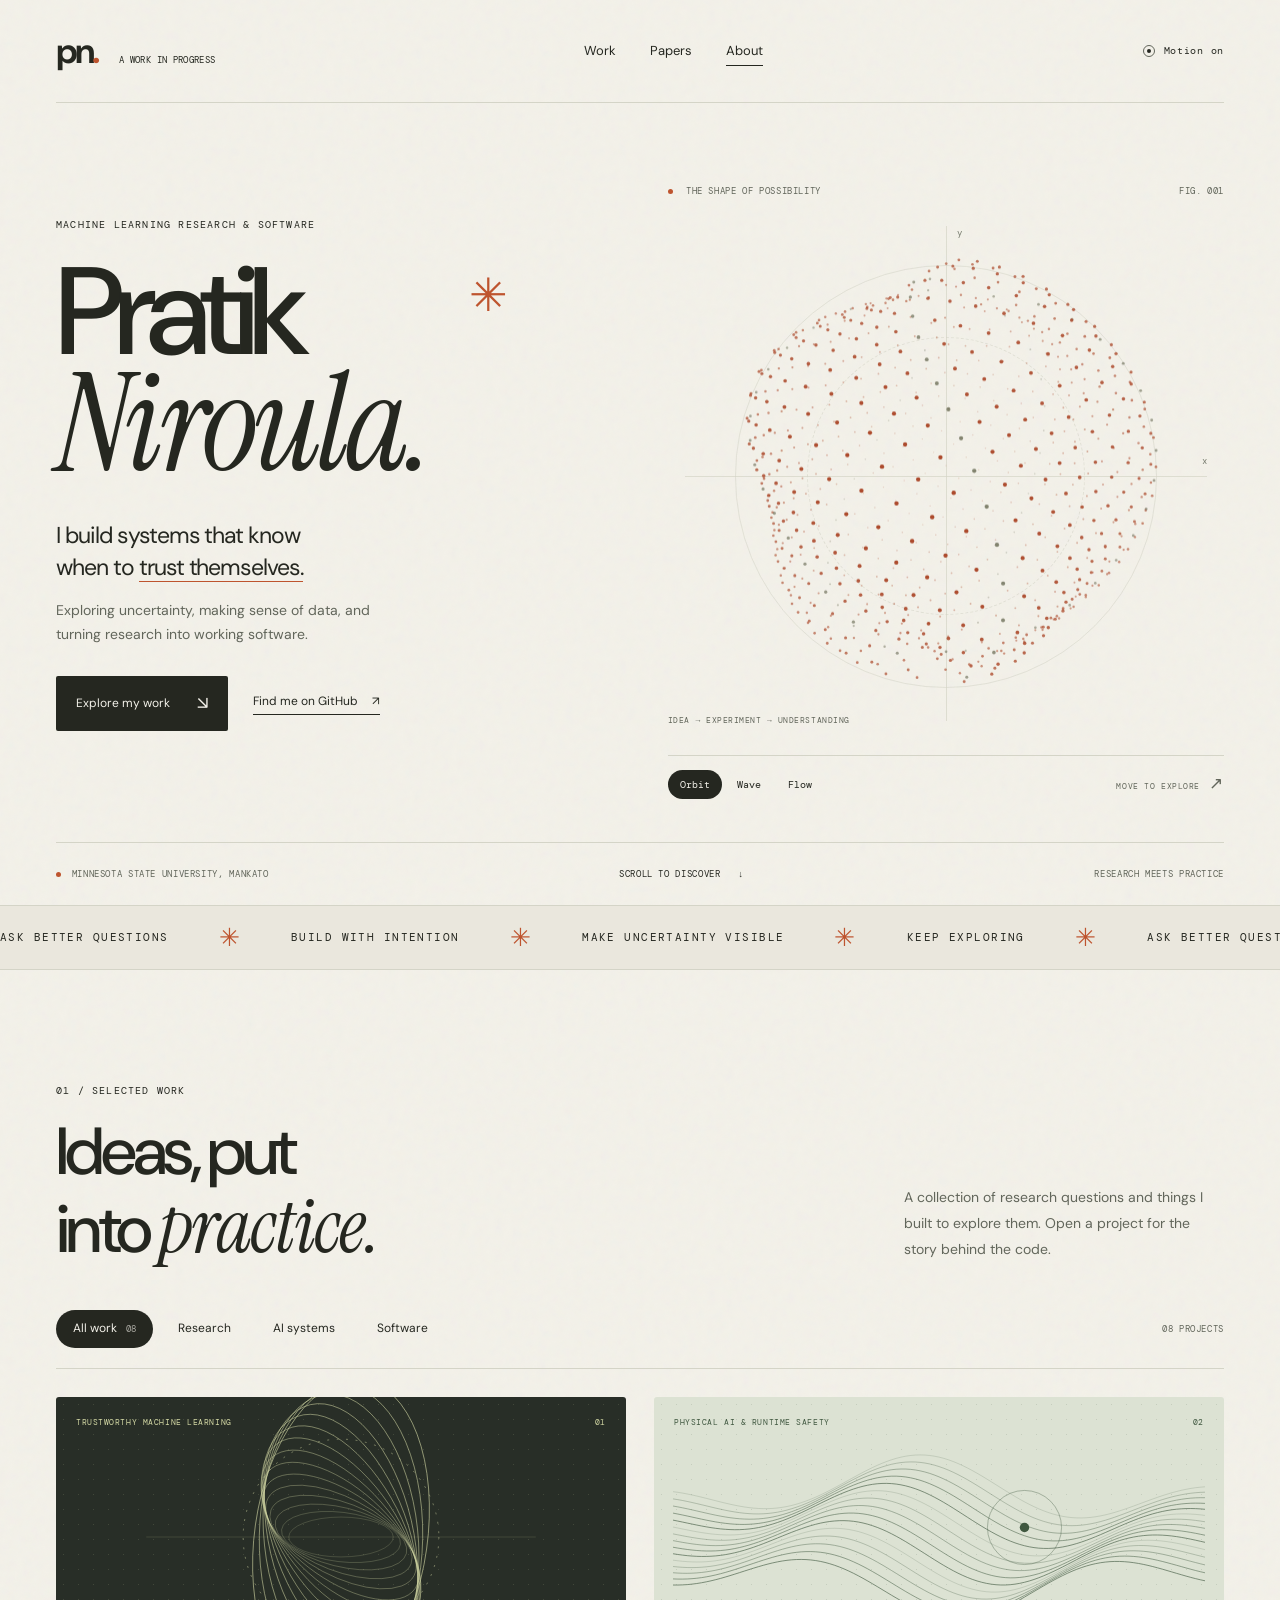
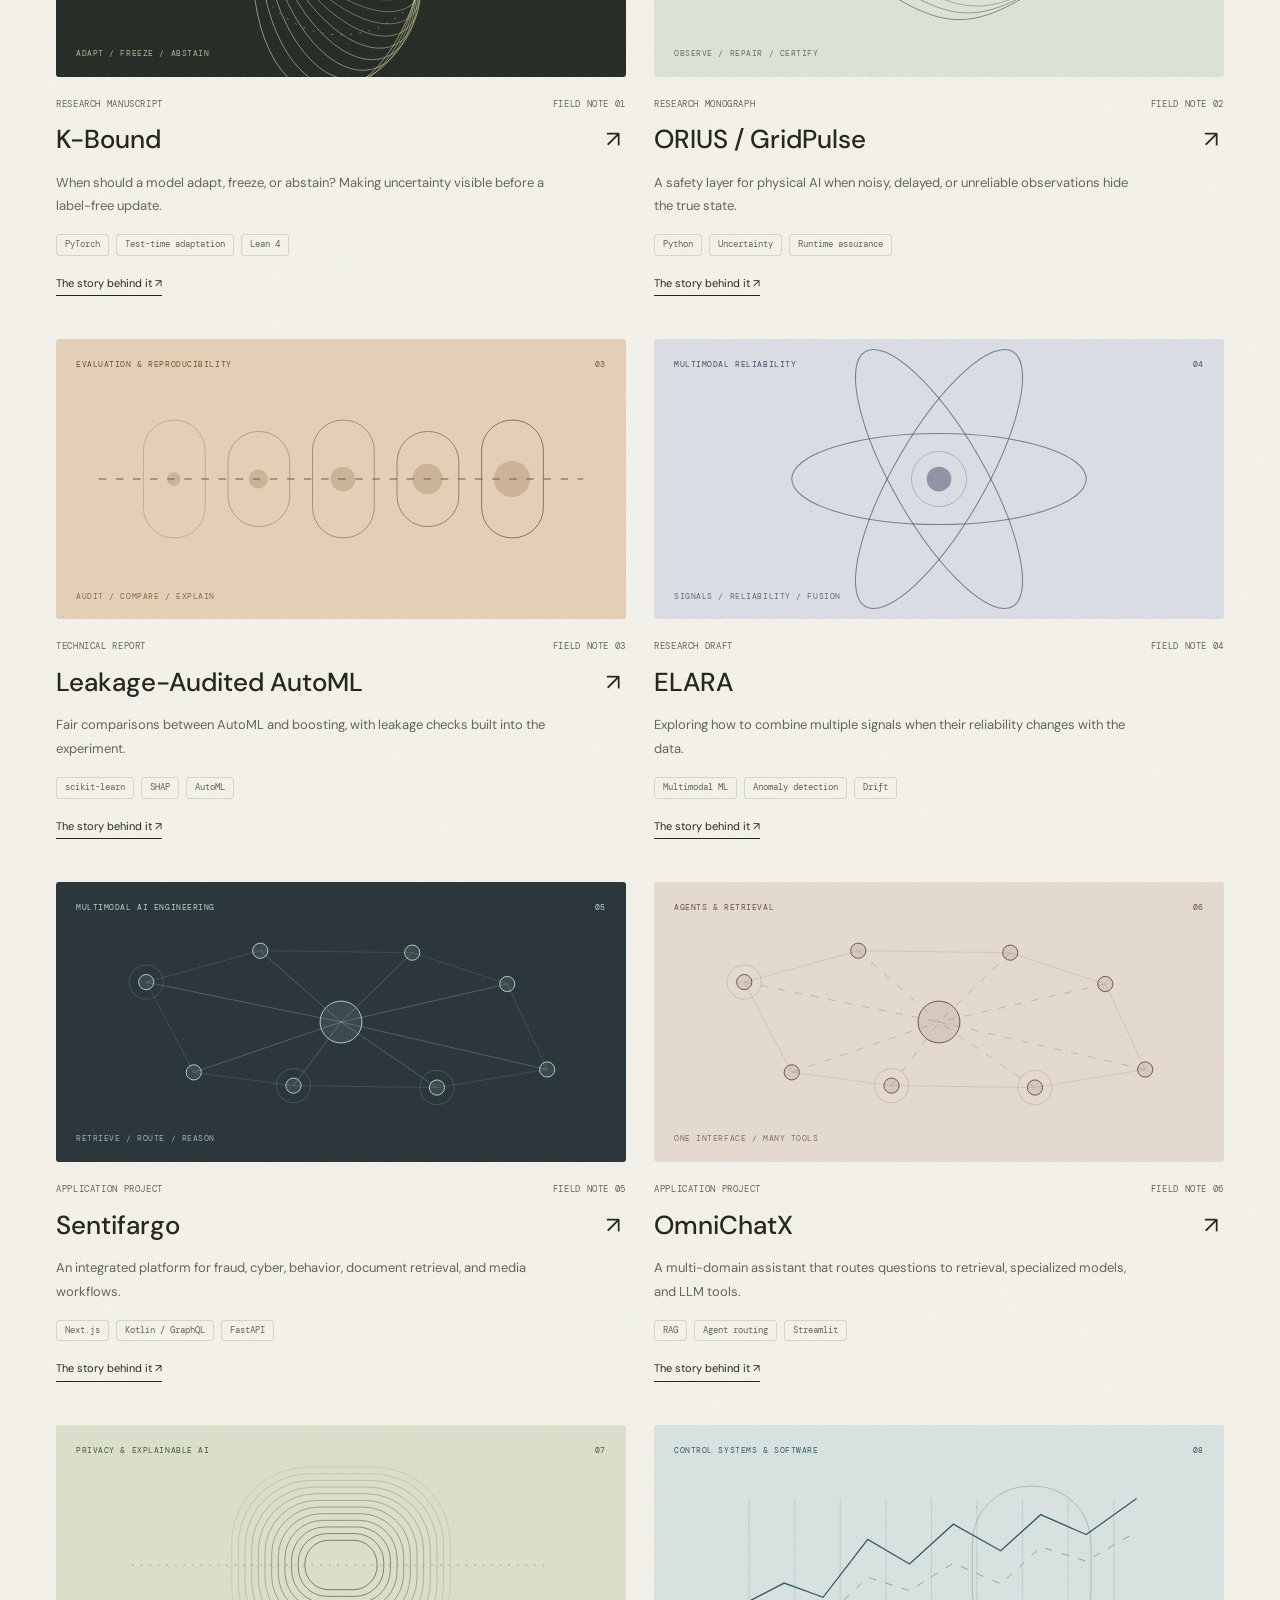
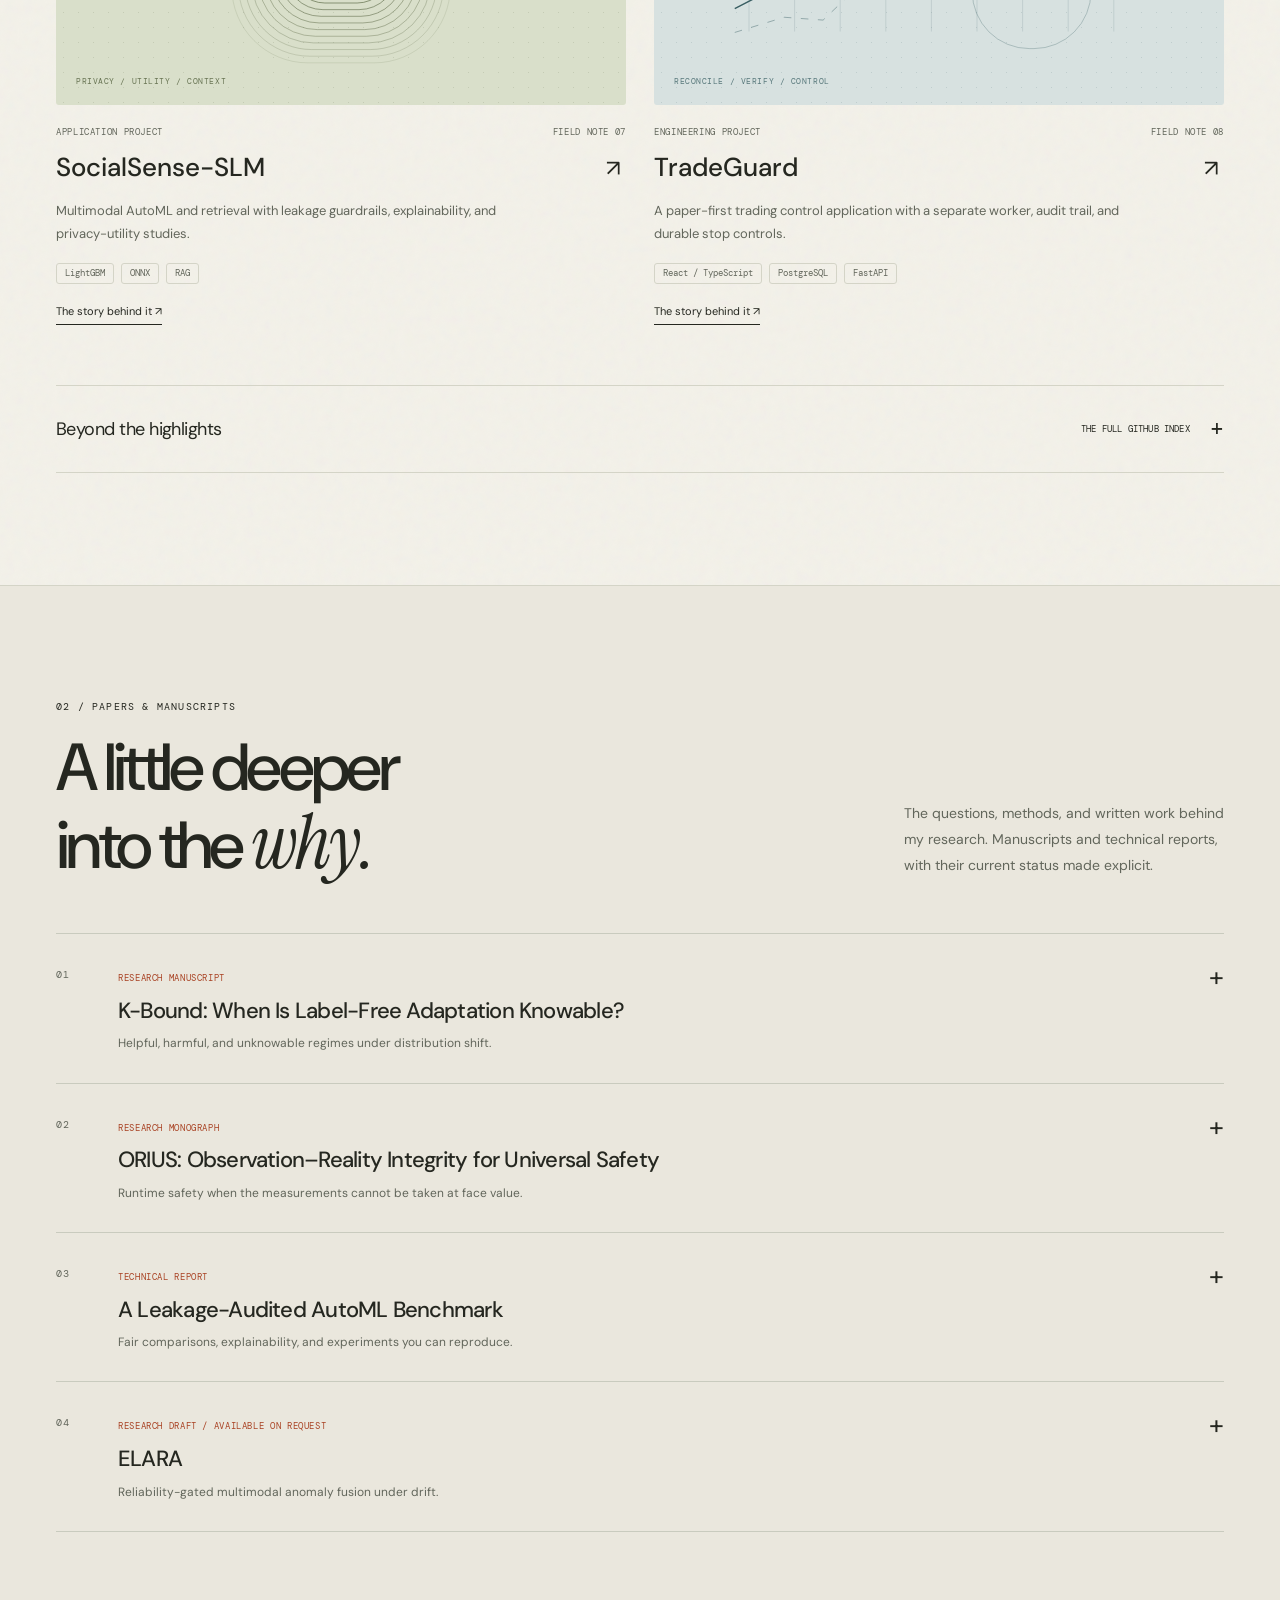
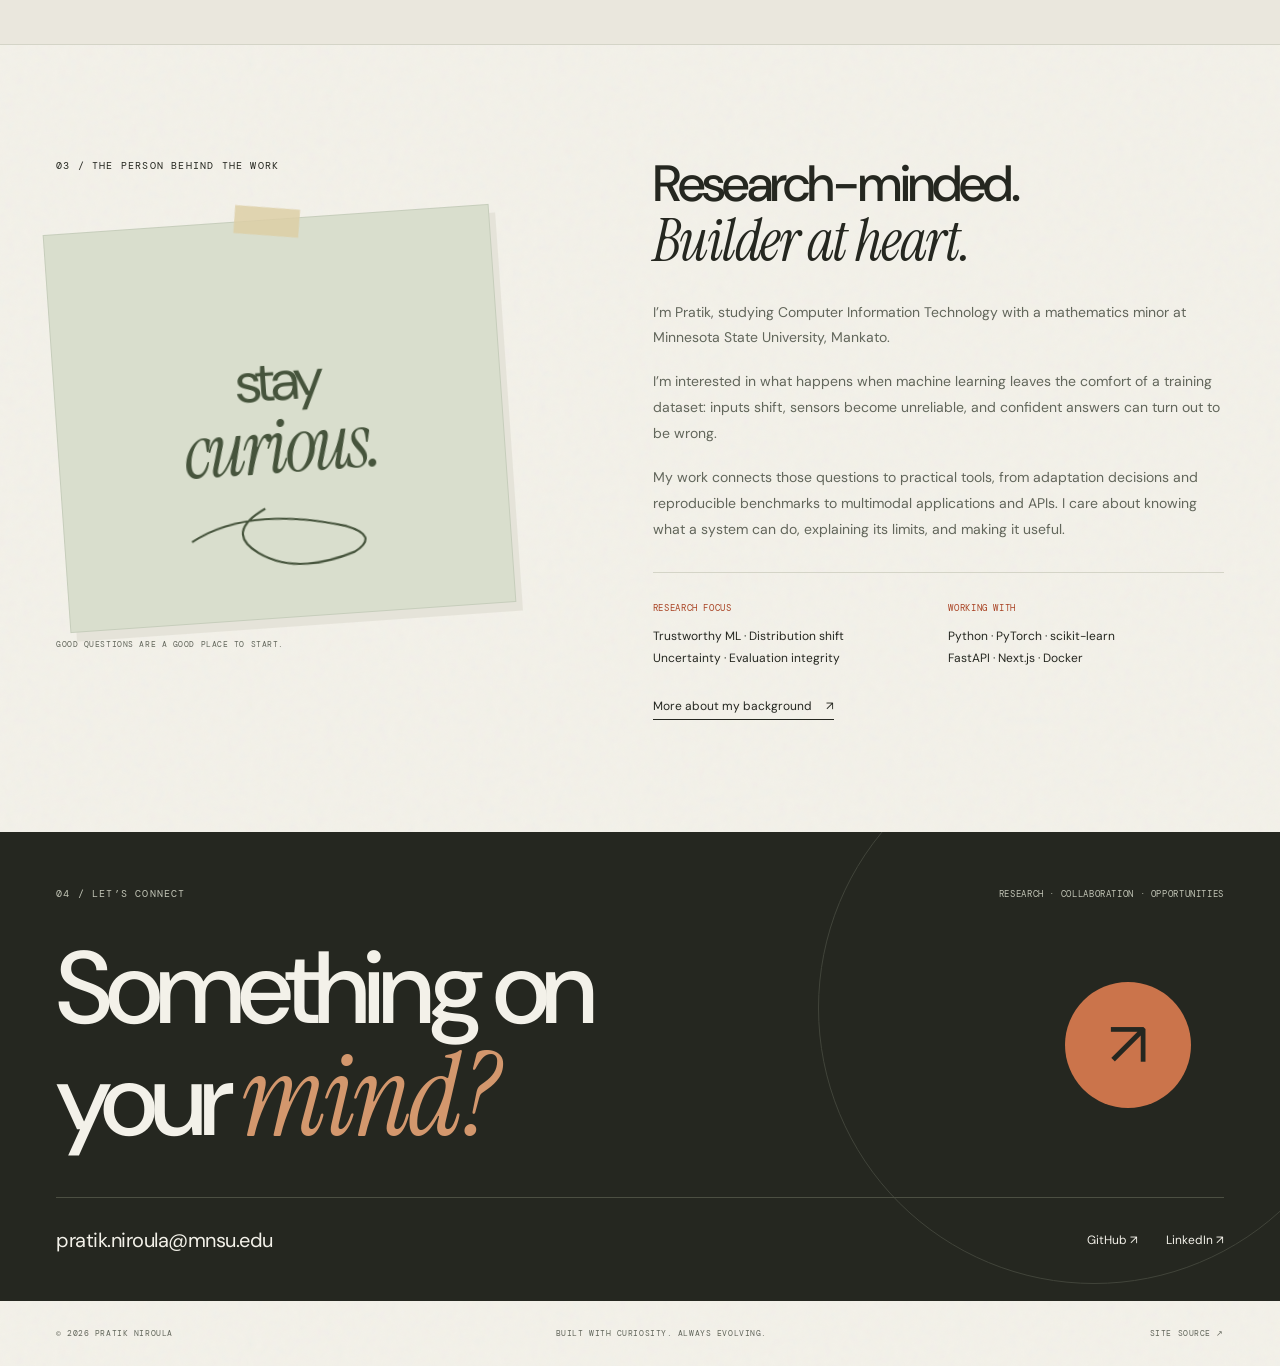
==== index.html @ 1976f1cf "Build animated research portfolio with project and manuscript details" ====
<!doctype html>
<html lang="en">
<head>
  <meta charset="UTF-8" />
  <meta name="viewport" content="width=device-width, initial-scale=1" />
  <meta name="theme-color" content="#f3f1e9" />
  <title>Pratik Niroula | Research, code & curiosity</title>
  <meta name="description" content="Pratik Niroula explores trustworthy machine learning, distribution shift, and the systems that bring research into practice. Explore K-Bound, ELARA, ORIUS, AutoML, and more." />
  <meta property="og:title" content="Pratik Niroula | Research, code & curiosity" />
  <meta property="og:description" content="Machine learning research and software, from label-free adaptation to multimodal AI. Explore the projects, papers, and ideas behind the code." />
  <meta property="og:type" content="website" />
  <meta property="og:url" content="https://pratikn03.github.io/Website/" />
  <link rel="canonical" href="https://pratikn03.github.io/Website/" />
  <link rel="icon" href="./favicon.svg" type="image/svg+xml" />
  <link rel="preconnect" href="https://fonts.googleapis.com" />
  <link rel="preconnect" href="https://fonts.gstatic.com" crossorigin />
  <link href="https://fonts.googleapis.com/css2?family=DM+Mono:wght@400;500&family=DM+Sans:wght@400;450;500;550;600;650;700&family=Instrument+Serif:ital@0;1&display=swap" rel="stylesheet" />
  <link rel="stylesheet" href="./portfolio.css" />
  <script src="./projects.js" defer></script>
  <script src="./portfolio.js" defer></script>
</head>
<body>
  <a class="skip-link" href="#main">Skip to content</a>
  <div class="page-progress" aria-hidden="true"></div>
  <header class="site-header wrap">
    <a class="wordmark" href="#home" aria-label="Pratik Niroula, home">pn<span class="brand-dot">.</span><span class="wordmark-caption">A WORK IN PROGRESS</span></a>
    <nav class="primary-nav" aria-label="Main navigation"><a href="#work">Work</a><a href="#papers">Papers</a><a href="#about">About</a></nav>
    <button class="motion-toggle mono" id="motion-toggle" type="button" aria-pressed="true"><span class="motion-indicator" aria-hidden="true"></span><span id="motion-label">Motion on</span></button>
  </header>
  <main id="main">
    <section class="hero wrap" id="home" aria-labelledby="hero-title">
      <div class="hero-copy">
        <p class="eyebrow intro-in">MACHINE LEARNING RESEARCH & SOFTWARE</p>
        <h1 id="hero-title" class="intro-in">Pratik<br><em>Niroula.</em><span class="name-star" aria-hidden="true">✳</span></h1>
        <p class="hero-statement intro-in">I build systems that know<br>when to <span class="underlined">trust themselves.</span></p>
        <p class="hero-description intro-in">Exploring uncertainty, making sense of data, and turning research into working software.</p>
        <div class="hero-actions intro-in"><a class="button button-dark" href="#work">Explore my work <span aria-hidden="true">↘</span></a><a class="text-link" href="https://github.com/Pratikn03" target="_blank" rel="noopener noreferrer">Find me on GitHub <span aria-hidden="true">↗</span></a></div>
      </div>
      <div class="hero-lab intro-in" id="particle-stage">
        <div class="lab-heading mono"><span><i class="tiny-dot" aria-hidden="true"></i> THE SHAPE OF POSSIBILITY</span><span>FIG. 001</span></div>
        <div class="sculpture-frame">
          <div class="orbit-guide guide-one" aria-hidden="true"></div><div class="orbit-guide guide-two" aria-hidden="true"></div>
          <canvas id="particle-canvas" width="600" height="600" role="img" aria-label="An abstract orange particle sculpture. The Orbit, Wave, and Flow buttons change its shape.">An abstract study of particles in motion.</canvas>
          <span class="axis-label axis-top mono" aria-hidden="true">y</span><span class="axis-label axis-right mono" aria-hidden="true">x</span><span class="lab-coordinate mono" aria-hidden="true">IDEA → EXPERIMENT → UNDERSTANDING</span>
        </div>
        <div class="lab-bottom"><div class="shape-controls" role="group" aria-label="Particle shape"><button type="button" class="is-active" data-shape="orbit" aria-pressed="true">Orbit</button><button type="button" data-shape="wave" aria-pressed="false">Wave</button><button type="button" data-shape="flow" aria-pressed="false">Flow</button></div><span class="lab-hint mono">MOVE TO EXPLORE <span aria-hidden="true">↗</span></span></div>
      </div>
      <div class="hero-foot mono"><span><i class="tiny-dot" aria-hidden="true"></i> MINNESOTA STATE UNIVERSITY, MANKATO</span><a href="#work">SCROLL TO DISCOVER <span aria-hidden="true">↓</span></a><span>RESEARCH MEETS PRACTICE</span></div>
    </section>
    <div class="ticker" aria-hidden="true"><div class="ticker-track"><span>ASK BETTER QUESTIONS <b>✳</b> BUILD WITH INTENTION <b>✳</b> MAKE UNCERTAINTY VISIBLE <b>✳</b> KEEP EXPLORING <b>✳</b></span><span>ASK BETTER QUESTIONS <b>✳</b> BUILD WITH INTENTION <b>✳</b> MAKE UNCERTAINTY VISIBLE <b>✳</b> KEEP EXPLORING <b>✳</b></span></div></div>
    <section class="work-section wrap section-space" id="work" aria-labelledby="work-title">
      <div class="section-heading reveal"><div><p class="eyebrow">01 / SELECTED WORK</p><h2 id="work-title">Ideas, put<br>into <em>practice.</em></h2></div><p class="section-intro">A collection of research questions and things I built to explore them. Open a project for the story behind the code.</p></div>
      <div class="work-toolbar reveal"><div class="filter-list" role="group" aria-label="Filter projects"><button type="button" class="is-active" data-filter="all" aria-pressed="true">All work <span>08</span></button><button type="button" data-filter="research" aria-pressed="false">Research</button><button type="button" data-filter="ai" aria-pressed="false">AI systems</button><button type="button" data-filter="software" aria-pressed="false">Software</button></div><p class="mono result-count" id="project-count" aria-live="polite">08 PROJECTS</p></div>
      <div class="project-grid" id="project-grid"></div>
      <noscript><p>Explore my work directly: <a href="https://github.com/Pratikn03/K-Bound">K-Bound</a>, <a href="https://github.com/Pratikn03/Capstone_Projects">ORIUS</a>, <a href="https://github.com/Pratikn03/Auto_ML">AutoML</a>, <a href="https://github.com/Pratikn03/Cis380">Sentifargo</a>, <a href="https://github.com/Pratikn03/Recommnder_System">OmniChatX</a>, <a href="https://github.com/Pratikn03/GropAI">SocialSense</a>, and <a href="https://github.com/Pratikn03/Trading">TradeGuard</a>. ELARA is a research draft available by email.</p></noscript>
      <details class="repository-index reveal" id="repository-index"><summary><span>Beyond the highlights</span><span class="mono">THE FULL GITHUB INDEX <span aria-hidden="true">+</span></span></summary><p class="archive-intro">Research, applications, coursework, and earlier experiments. Each entry links to its source repository.</p><div id="repository-list" class="repository-list"></div><p id="repository-status" class="mono archive-status" aria-live="polite">Public repository collection</p><a class="text-link" href="https://github.com/Pratikn03?tab=repositories" target="_blank" rel="noopener noreferrer">Browse all repositories on GitHub <span aria-hidden="true">↗</span></a></details>
    </section>
    <section class="papers-section" id="papers" aria-labelledby="papers-title"><div class="wrap section-space">
      <div class="section-heading reveal"><div><p class="eyebrow">02 / PAPERS & MANUSCRIPTS</p><h2 id="papers-title">A little deeper<br>into the <em>why.</em></h2></div><p class="section-intro">The questions, methods, and written work behind my research. Manuscripts and technical reports, with their current status made explicit.</p></div>
      <div class="paper-list">
        <details class="paper reveal"><summary><span class="paper-number mono">01</span><div><span class="paper-kind mono">RESEARCH MANUSCRIPT</span><h3>K-Bound: When Is Label-Free Adaptation Knowable?</h3><p>Helpful, harmful, and unknowable regimes under distribution shift.</p></div><span class="paper-plus" aria-hidden="true">+</span></summary><div class="paper-body"><p>When a model sees unfamiliar data without correct labels, how can it know whether an update will help? K-Bound studies when the available evidence supports adapting, freezing, or abstaining. A separate practical method, KGA, uses calibrated benefit intervals learned from earlier labeled cases.</p><p>The work separates a theoretical decision frontier from empirical advice. Guarantees depend on explicit assumptions and coverage; the project does not claim that adaptation always helps.</p><div class="paper-links"><a class="button button-dark" href="https://github.com/Pratikn03/K-Bound/blob/main/docs/research/kbound/release/current/kbound_short_main.pdf" target="_blank" rel="noopener noreferrer">Read main paper ↗</a><a class="text-link" href="https://github.com/Pratikn03/K-Bound/blob/main/docs/research/kbound/release/current/kbound_full_report.pdf" target="_blank" rel="noopener noreferrer">Full report ↗</a><a class="text-link" href="https://github.com/Pratikn03/K-Bound" target="_blank" rel="noopener noreferrer">Code ↗</a></div></div></details>
        <details class="paper reveal"><summary><span class="paper-number mono">02</span><div><span class="paper-kind mono">RESEARCH MONOGRAPH</span><h3>ORIUS: Observation–Reality Integrity for Universal Safety</h3><p>Runtime safety when the measurements cannot be taken at face value.</p></div><span class="paper-plus" aria-hidden="true">+</span></summary><div class="paper-body"><p>A controller can look safe according to its sensors while the physical system is already outside its constraints. ORIUS connects observation quality, uncertainty, action repair, fallback behavior, and auditable certificates at the moment an action is released.</p><p>Battery dispatch is the primary reference implementation. Autonomous-vehicle replay and retrospective healthcare monitoring provide additional, bounded application studies. The depth of evidence differs across domains.</p><div class="paper-links"><a class="button button-dark" href="https://github.com/Pratikn03/Capstone_Projects/blob/main/paper/paper.pdf" target="_blank" rel="noopener noreferrer">Read monograph ↗</a><a class="text-link" href="https://github.com/Pratikn03/Capstone_Projects" target="_blank" rel="noopener noreferrer">Code & documentation ↗</a></div></div></details>
        <details class="paper reveal"><summary><span class="paper-number mono">03</span><div><span class="paper-kind mono">TECHNICAL REPORT</span><h3>A Leakage-Audited AutoML Benchmark</h3><p>Fair comparisons, explainability, and experiments you can reproduce.</p></div><span class="paper-plus" aria-hidden="true">+</span></summary><div class="paper-body"><p>High benchmark scores are only useful when the comparison is trustworthy. This project audits leakage, fits preprocessing inside training folds, and compares AutoML frameworks with boosting baselines under shared splits, seeds, and time budgets.</p><p>The pipeline brings together feature ablations, statistical reporting, SHAP explanations, a Streamlit leaderboard, and a FastAPI deployment surface.</p><div class="paper-links"><a class="button button-dark" href="https://github.com/Pratikn03/Auto_ML/blob/main/docs/AutoML.pdf" target="_blank" rel="noopener noreferrer">Read report ↗</a><a class="text-link" href="https://github.com/Pratikn03/Auto_ML" target="_blank" rel="noopener noreferrer">Code & reproducibility ↗</a></div></div></details>
        <details class="paper reveal"><summary><span class="paper-number mono">04</span><div><span class="paper-kind mono">RESEARCH DRAFT / AVAILABLE ON REQUEST</span><h3>ELARA</h3><p>Reliability-gated multimodal anomaly fusion under drift.</p></div><span class="paper-plus" aria-hidden="true">+</span></summary><div class="paper-body"><p>Different modalities can become unreliable in different ways. ELARA explores how reliability signals can guide multimodal anomaly fusion when the data distribution changes, rather than treating every input as equally trustworthy.</p><p>This is a research draft. Contact me for the manuscript and to discuss the current scope.</p><div class="paper-links"><a class="button button-dark" href="mailto:pratik.niroula@mnsu.edu?subject=ELARA%20manuscript%20request">Request manuscript ↗</a><button type="button" class="text-link" data-project="elara">Project overview ↗</button></div></div></details>
      </div>
    </div></section>
    <section class="about-section wrap section-space" id="about" aria-labelledby="about-title"><div class="about-note reveal"><p class="eyebrow">03 / THE PERSON BEHIND THE WORK</p><div class="note-art" aria-hidden="true"><span>stay</span><em>curious.</em><svg viewBox="0 0 200 80"><path d="M12 42 Q65 12 154 37 Q184 48 160 61 Q105 79 72 56 Q42 35 81 16" fill="none" stroke="currentColor" stroke-width="2" /></svg></div><p class="mono">GOOD QUESTIONS ARE A GOOD PLACE TO START.</p></div><div class="about-copy reveal"><h2 id="about-title">Research-minded.<br><em>Builder at heart.</em></h2><p>I’m Pratik, studying Computer Information Technology with a mathematics minor at Minnesota State University, Mankato.</p><p>I’m interested in what happens when machine learning leaves the comfort of a training dataset: inputs shift, sensors become unreliable, and confident answers can turn out to be wrong.</p><p>My work connects those questions to practical tools, from adaptation decisions and reproducible benchmarks to multimodal applications and APIs. I care about knowing what a system can do, explaining its limits, and making it useful.</p><div class="about-facts"><div><span class="mono">RESEARCH FOCUS</span><p>Trustworthy ML · Distribution shift<br>Uncertainty · Evaluation integrity</p></div><div><span class="mono">WORKING WITH</span><p>Python · PyTorch · scikit-learn<br>FastAPI · Next.js · Docker</p></div></div><a class="text-link" href="https://linkedin.com/in/pratik-niroula" target="_blank" rel="noopener noreferrer">More about my background <span aria-hidden="true">↗</span></a></div></section>
    <section class="contact-section" id="contact" aria-labelledby="contact-title"><div class="wrap"><div class="contact-top"><p class="eyebrow">04 / LET’S CONNECT</p><span class="mono">RESEARCH · COLLABORATION · OPPORTUNITIES</span></div><div class="contact-main"><h2 id="contact-title">Something on<br>your <em>mind?</em></h2><a class="contact-arrow" href="mailto:pratik.niroula@mnsu.edu" aria-label="Email Pratik Niroula"><span aria-hidden="true">↗</span></a></div><div class="contact-bottom"><a class="email-link" href="mailto:pratik.niroula@mnsu.edu">pratik.niroula@mnsu.edu</a><div class="social-links"><a href="https://github.com/Pratikn03" target="_blank" rel="noopener noreferrer">GitHub ↗</a><a href="https://linkedin.com/in/pratik-niroula" target="_blank" rel="noopener noreferrer">LinkedIn ↗</a></div></div></div></section>
  </main>
  <footer class="site-footer wrap mono"><span>© <span id="year">2026</span> PRATIK NIROULA</span><span>BUILT WITH CURIOSITY. ALWAYS EVOLVING.</span><a href="https://github.com/Pratikn03/Website" target="_blank" rel="noopener noreferrer">SITE SOURCE ↗</a></footer>
  <dialog id="project-dialog" aria-labelledby="detail-title"><div class="dialog-top"><span class="mono">PROJECT FIELD NOTES</span><form method="dialog"><button type="submit" class="dialog-close" aria-label="Close project details">✕</button></form></div><div id="dialog-content"></div></dialog>
</body>
</html>
---- portfolio.css ----
:root{--paper:#f3f1e9;--paper-deep:#eae7dd;--ink:#252720;--muted:#62665b;--accent:#a94324;--orange:#be542e;--line:#d4d4c7;--serif:"Instrument Serif",Georgia,serif;--sans:"DM Sans",Verdana,sans-serif;--mono:"DM Mono",monospace;--ease:cubic-bezier(.2,.7,.2,1)}
*{box-sizing:border-box}html{scroll-behavior:smooth;scroll-padding-top:35px}body{margin:0;background:var(--paper);color:var(--ink);font:16px/1.6 var(--sans);-webkit-font-smoothing:antialiased;background-image:url("data:image/svg+xml,%3Csvg viewBox='0 0 180 180' xmlns='http://www.w3.org/2000/svg'%3E%3Cfilter id='n'%3E%3CfeTurbulence type='fractalNoise' baseFrequency='.8' numOctaves='3' stitchTiles='stitch'/%3E%3C/filter%3E%3Crect width='100%25' height='100%25' opacity='.035' filter='url(%23n)'/%3E%3C/svg%3E")}body:has(dialog[open]){overflow:hidden}::selection{background:#dec29d;color:var(--ink)}a{color:inherit;text-decoration:none}button,input{font:inherit}button{cursor:pointer;color:inherit}button,a{-webkit-tap-highlight-color:transparent}button{border:0}button:disabled{cursor:default}a:focus-visible,button:focus-visible,summary:focus-visible{outline:2px solid var(--accent);outline-offset:6px}svg{display:block}h1,h2,h3,p{margin:0}h1,h2,h3{font-weight:500}em{font-family:var(--serif);font-weight:400}button,summary,a{touch-action:manipulation}[hidden]{display:none!important}.wrap{width:min(1280px,calc(100% - 112px));margin-inline:auto}.mono,.eyebrow{font-family:var(--mono);font-size:10px;letter-spacing:.07em}.eyebrow{letter-spacing:.12em;line-height:1.7}.section-space{padding-block:112px}.skip-link{position:fixed;top:-90px;left:20px;z-index:100;padding:12px 20px;background:var(--ink);color:white}.skip-link:focus{top:14px}.page-progress{position:fixed;top:0;left:0;height:3px;width:100%;background:var(--orange);z-index:50;transform:scaleX(0);transform-origin:left;pointer-events:none}
.site-header{display:flex;align-items:center;justify-content:space-between;height:103px;border-bottom:1px solid var(--line);gap:25px}.wordmark{display:flex;align-items:baseline;font-size:35px;line-height:1;letter-spacing:-3px;font-weight:700}.brand-dot{color:var(--orange)}.wordmark-caption{font:9px var(--mono);letter-spacing:.04em;margin-left:22px}.primary-nav{display:flex;gap:34px;font-size:13px}.primary-nav a{position:relative}.primary-nav a:after{content:"";position:absolute;left:0;bottom:-5px;width:100%;height:1px;background:var(--ink);transform:scaleX(0);transform-origin:left;transition:transform .2s}.primary-nav a:hover:after,.primary-nav a[aria-current]:after{transform:scaleX(1)}.motion-toggle{display:flex;gap:9px;align-items:center;background:transparent;padding:10px 0 10px 12px;font-size:10px}.motion-indicator{width:12px;height:12px;border:1px solid var(--muted);border-radius:50%;position:relative}.motion-indicator:after{content:"";position:absolute;inset:3px;border-radius:50%;background:var(--ink)}.motion-toggle[aria-pressed="false"] .motion-indicator:after{background:transparent}
.hero{padding-top:79px;display:grid;grid-template-columns:1.05fr 1fr;column-gap:28px;align-items:center}.hero-copy{padding-bottom:34px;position:relative;z-index:1}.hero-copy>.eyebrow{margin-bottom:25px}.hero h1{font-size:clamp(78px,9.7vw,142px);line-height:.87;letter-spacing:-.075em;position:relative;width:max-content}.hero h1 em{letter-spacing:-.035em;font-size:1.09em}.name-star{display:inline-block;color:var(--orange);font-size:.37em;position:absolute;right:-70px;top:18px;animation:slow-spin 28s linear infinite;font-weight:400}.hero-statement{font-size:23px;letter-spacing:-.045em;line-height:1.4;margin-top:35px}.underlined{background-image:linear-gradient(var(--orange),var(--orange));background-size:100% 1px;background-repeat:no-repeat;background-position:0 100%}.hero-description{font-size:14px;color:var(--muted);max-width:350px;margin-top:16px;line-height:1.7}.hero-actions{display:flex;gap:25px;align-items:center;margin-top:29px;flex-wrap:wrap}.button{display:inline-flex;align-items:center;justify-content:space-between;gap:27px;padding:13px 20px;font-size:12px;border-radius:2px;transition:background .2s,transform .2s}.button-dark{color:var(--paper);background:var(--ink)}.button-dark:hover{background:var(--accent);transform:translateY(-2px)}.button span{font-size:18px}.text-link{font-size:12px;background:transparent;padding:0;border-bottom:1px solid currentColor;padding-bottom:4px;display:inline-flex;align-items:center;gap:14px;line-height:1.5}.text-link:hover{color:var(--accent)}.hero-lab{min-width:0;align-self:center;margin-top:2px;position:relative}.lab-heading{display:flex;justify-content:space-between;color:var(--muted);gap:8px;font-size:9px}.lab-heading>span:first-child{display:flex;align-items:center;gap:8px}.tiny-dot{display:inline-block;width:5px;height:5px;background:var(--orange);border-radius:50%;flex-shrink:0;margin-right:5px}.sculpture-frame{position:relative;aspect-ratio:1;isolation:isolate}.sculpture-frame:before,.sculpture-frame:after{content:"";position:absolute;background:var(--line);opacity:.7;z-index:-1}.sculpture-frame:before{height:1px;width:94%;left:3%;top:50%}.sculpture-frame:after{width:1px;height:89%;left:50%;top:5%}.orbit-guide{border:1px solid var(--line);border-radius:50%;position:absolute;inset:12%;z-index:-1;opacity:.55}.guide-two{inset:25%;border-style:dashed;opacity:.6}#particle-canvas{display:block;width:100%;height:100%;position:relative;z-index:1;cursor:crosshair}.axis-label{position:absolute;color:#777b6e;font-size:9px}.axis-top{top:5%;left:52%}.axis-right{top:46%;right:3%}.lab-coordinate{position:absolute;bottom:5%;left:0;font-size:8px;color:var(--muted);letter-spacing:.065em}.lab-bottom{border-top:1px solid var(--line);padding-top:14px;display:flex;align-items:center;justify-content:space-between;gap:10px}.shape-controls{display:flex;gap:3px}.shape-controls button{background:transparent;font:10px var(--mono);border:1px solid transparent;padding:7px 11px;border-radius:20px;transition:background .2s}.shape-controls button.is-active{background:var(--ink);color:var(--paper)}.shape-controls button:hover:not(.is-active){border-color:var(--line)}.lab-hint{font-size:8px;color:var(--muted)}.lab-hint span{font-size:17px;margin-left:4px}.hero-foot{grid-column:1/-1;display:flex;justify-content:space-between;align-items:center;gap:20px;border-top:1px solid var(--line);padding:24px 0;margin-top:43px;font-size:9px;color:var(--muted)}.hero-foot a{color:var(--ink)}.hero-foot a span{margin-left:12px}.ticker{overflow:hidden;border-block:1px solid var(--line);background:var(--paper-deep);padding:19px 0}.ticker-track{display:flex;width:max-content;animation:marquee 45s linear infinite}.ticker-track>span{display:flex;align-items:center;gap:50px;padding-right:50px;font-family:var(--mono);font-size:11px;letter-spacing:.13em;white-space:nowrap}.ticker b{font:25px var(--sans);color:var(--orange);line-height:1}
.section-heading{display:flex;align-items:flex-end;justify-content:space-between;gap:60px;margin-bottom:44px}.section-heading h2,.about-copy h2{font-size:clamp(42px,5.2vw,72px);line-height:1.05;letter-spacing:-.055em;margin-top:18px}.section-heading h2 em,.about-copy h2 em{font-size:1.14em;letter-spacing:-.025em}.section-intro{font-size:14px;line-height:1.85;color:var(--muted);max-width:320px;padding-bottom:4px}.work-toolbar{display:flex;justify-content:space-between;gap:16px;border-bottom:1px solid var(--line);padding-bottom:20px;margin-bottom:28px;align-items:center}.filter-list{display:flex;gap:8px;flex-wrap:wrap}.filter-list button{border:1px solid transparent;border-radius:22px;padding:8px 16px;background:transparent;font-size:12px;transition:background .2s}.filter-list button.is-active{background:var(--ink);color:var(--paper)}.filter-list button:hover:not(.is-active){border-color:var(--line)}.filter-list button span{font:9px var(--mono);margin-left:6px;opacity:.65}.result-count{color:var(--muted);font-size:9px;white-space:nowrap}.project-grid{display:grid;grid-template-columns:repeat(2,minmax(0,1fr));gap:43px 28px}.project-card{min-width:0}.project-art-button{width:100%;padding:0;display:block;text-align:left;background:none;position:relative;overflow:hidden;border-radius:3px}.project-art{height:280px;position:relative;display:flex;justify-content:center;align-items:center;overflow:hidden;background:var(--art-bg);color:var(--art-ink);isolation:isolate}.project-art:after{content:"";position:absolute;inset:0;z-index:-1;background-image:radial-gradient(currentColor .55px,transparent .55px);background-size:15px 15px;opacity:.15}.project-art>svg{width:100%;height:100%;transition:transform .8s var(--ease)}.project-art-button:hover .project-art>svg{transform:scale(1.05)}.art-topline{position:absolute;top:19px;left:20px;right:20px;display:flex;align-items:center;justify-content:space-between;z-index:1;font-size:8px}.art-bottomline{position:absolute;bottom:17px;left:20px;right:20px;display:flex;align-items:center;justify-content:space-between;font-size:8px;opacity:.8}.art-open{position:absolute;bottom:18px;right:18px;width:36px;height:36px;background:var(--paper);color:var(--ink);border-radius:50%;display:grid;place-items:center;font-size:21px;transform:translateY(60px);transition:transform .35s var(--ease)}.project-art-button:hover .art-open,.project-art-button:focus-visible .art-open{transform:translateY(0)}.project-meta{display:flex;justify-content:space-between;gap:16px;margin-top:20px;color:var(--muted);font-size:9px}.project-title-row{display:flex;justify-content:space-between;gap:16px;align-items:center;margin-top:8px}.project-title-row h3{font-size:26px;letter-spacing:-.045em}.project-title-row button{border:0;background:transparent;padding:0;text-align:left;line-height:1.25}.project-title-row button:hover{color:var(--accent)}.project-title-row>a{font-size:23px;line-height:1;flex-shrink:0;padding:6px}.project-description{font-size:13px;line-height:1.8;color:var(--muted);max-width:490px;margin-top:10px}.project-tags{display:flex;flex-wrap:wrap;gap:7px;margin-top:17px}.project-tags span{border:1px solid var(--line);border-radius:3px;padding:3px 8px;font:9px/1.5 var(--mono);color:var(--muted)}.project-detail-link{margin-top:19px;font-size:11px}.orbit-path{transform-origin:300px 140px;animation:slow-spin 40s linear infinite}.flow-line{stroke-dasharray:8 10;animation:line-flow 24s linear infinite}.network-pulse{animation:node-pulse 4s ease-in-out infinite}.repository-index{border-block:1px solid var(--line);padding:25px 0;margin-top:60px}.repository-index summary{display:flex;align-items:center;justify-content:space-between;gap:20px;cursor:pointer;list-style:none;font-size:18px;letter-spacing:-.03em}.repository-index summary::-webkit-details-marker,.paper summary::-webkit-details-marker{display:none}.repository-index summary .mono{font-size:9px;letter-spacing:.02em;display:flex;align-items:center;gap:20px}.repository-index summary .mono span{font-size:23px}.repository-index[open] summary .mono span{transform:rotate(45deg)}.archive-intro{color:var(--muted);font-size:13px;margin-top:20px}.repository-list{margin-top:20px;display:grid;grid-template-columns:1fr 1fr;gap:0 28px}.repo-row{display:block;border-top:1px solid var(--line);padding:16px 0}.repo-row:hover .repo-name{color:var(--accent)}.repo-name{font-size:15px;display:flex;justify-content:space-between;gap:15px;overflow-wrap:anywhere}.repo-description{color:var(--muted);font-size:12px;margin-top:4px}.repo-language{display:block;margin-top:7px;font-size:9px;color:var(--muted)}.archive-status{margin:18px 0;color:var(--muted);font-size:9px}
.papers-section{background:var(--paper-deep);border-block:1px solid var(--line)}.paper-list{border-top:1px solid #c9cbbe;margin-top:50px}.paper{border-bottom:1px solid #c9cbbe}.paper summary{list-style:none;display:grid;grid-template-columns:44px 1fr 36px;gap:18px;padding:29px 0;cursor:pointer;align-items:start}.paper-number{color:var(--muted);padding-top:4px}.paper-kind{color:var(--accent);font-size:9px}.paper h3{font-size:22px;letter-spacing:-.035em;line-height:1.35;margin-top:7px}.paper summary p{font-size:12px;color:var(--muted);margin-top:9px}.paper-plus{font-size:27px;font-weight:400;line-height:1;justify-self:end;transition:transform .3s}.paper[open] .paper-plus{transform:rotate(45deg)}.paper-body{padding:0 54px 33px 62px;max-width:900px}.paper-body>p{font-size:14px;line-height:1.85;color:var(--muted);margin-bottom:16px}.paper-links{display:flex;gap:25px;flex-wrap:wrap;align-items:center;margin-top:23px}.paper-links .text-link{font-size:11px}.paper-links .button{font-size:11px}.about-section{display:grid;grid-template-columns:1fr 1.15fr;gap:100px}.about-note{display:flex;flex-direction:column;align-items:flex-start}.about-note>.mono{font-size:8px;color:var(--muted);margin-top:20px}.note-art{width:90%;margin-top:45px;aspect-ratio:1.12;display:flex;flex-direction:column;justify-content:center;align-items:center;background:#d9decd;color:#46543c;position:relative;transform:rotate(-4deg);box-shadow:6px 9px 0 #e5e3d9;border:1px solid #c6cdbb}.note-art:before{content:"";position:absolute;top:-13px;left:calc(50% - 32px);width:65px;height:28px;background:#ddcfa6;opacity:.85;transform:rotate(8deg)}.note-art>span{font-size:57px;letter-spacing:-.07em;line-height:1}.note-art>em{font-size:76px;letter-spacing:-.05em;line-height:1}.note-art svg{position:absolute;bottom:10%;width:70%;height:22%}.about-copy h2{font-size:51px;margin:0 0 28px}.about-copy>p{font-size:14px;line-height:1.85;color:var(--muted);margin-top:18px}.about-facts{display:grid;grid-template-columns:1fr 1fr;gap:20px;margin-top:29px;border-top:1px solid var(--line);padding-top:20px}.about-facts .mono{font-size:9px;color:var(--accent)}.about-facts p{font-size:12px;line-height:1.8;margin-top:8px}.about-copy>.text-link{margin-top:28px}
.contact-section{background:var(--ink);color:var(--paper);padding:53px 0 45px;position:relative;overflow:hidden}.contact-section:before{content:"";position:absolute;right:-90px;top:-100px;width:550px;height:550px;border-radius:50%;border:1px solid #41443a;pointer-events:none}.contact-top{display:flex;align-items:center;justify-content:space-between;gap:24px;color:#c2c5b6;position:relative}.contact-top>.mono{font-size:9px}.contact-main{display:flex;align-items:center;justify-content:space-between;gap:30px;margin-top:36px;position:relative}.contact-main h2{font-size:clamp(65px,8vw,115px);line-height:.99;letter-spacing:-.06em}.contact-main h2 em{color:#d3976d;font-size:1.11em;letter-spacing:-.03em}.contact-arrow{width:126px;height:126px;border-radius:50%;background:#cb744b;color:var(--ink);display:grid;place-items:center;font-size:63px;transition:transform .4s var(--ease),background .3s;margin-right:33px}.contact-arrow:hover{transform:rotate(45deg);background:#e0966d}.contact-bottom{display:flex;align-items:center;justify-content:space-between;gap:25px;margin-top:45px;padding-top:26px;border-top:1px solid #4c4f42;position:relative}.email-link{font-size:20px;letter-spacing:-.025em}.email-link:hover{color:#d3976d}.social-links{display:flex;gap:28px;font-size:12px}.site-footer{display:flex;align-items:center;justify-content:space-between;gap:24px;padding-block:26px;font-size:8px;color:var(--muted)}
dialog{border:1px solid var(--line);background:var(--paper);color:var(--ink);padding:30px 40px 40px;width:min(740px,calc(100% - 32px));max-height:85dvh;overscroll-behavior:contain;border-radius:4px;box-shadow:0 28px 100px #171b1a40}dialog::backdrop{background:#252720a6;backdrop-filter:blur(5px)}dialog[open]{animation:modal-in .3s var(--ease)}.dialog-top{display:flex;align-items:center;justify-content:space-between;padding-bottom:20px;border-bottom:1px solid var(--line)}.dialog-top>.mono{color:var(--muted);font-size:9px}.dialog-top form{margin:0}.dialog-close{background:var(--paper-deep);width:36px;height:36px;border-radius:50%;font-size:15px}.detail-category{font-size:9px;color:var(--accent);margin:27px 0 9px}.detail-title{font-size:48px;letter-spacing:-.055em;line-height:1.1}.detail-lead{font-size:17px;line-height:1.6;margin-top:16px}.detail-section{margin-top:25px}.detail-section h3{font:10px var(--mono);letter-spacing:.08em;text-transform:uppercase;color:var(--accent);margin-bottom:10px}.detail-section p,.detail-section li{font-size:14px;line-height:1.85;color:var(--muted)}.detail-section ul{padding-left:18px;margin:0}.detail-section li+li{margin-top:7px}.detail-status{border-left:2px solid var(--orange);padding:12px 17px;background:var(--paper-deep);margin-top:24px;font-size:12px;color:var(--muted)}.detail-links{display:flex;align-items:center;gap:22px;flex-wrap:wrap;margin-top:25px}.detail-links>.text-link{font-size:11px}
.intro-in{animation:intro-in .9s var(--ease) both}.hero-copy .intro-in:nth-child(2){animation-delay:.08s}.hero-copy .intro-in:nth-child(3){animation-delay:.16s}.hero-copy .intro-in:nth-child(4){animation-delay:.24s}.hero-copy .intro-in:nth-child(5){animation-delay:.32s}.hero-lab.intro-in{animation-delay:.18s}.reveal.is-pending{opacity:0;transform:translateY(22px)}.reveal{transition:opacity .75s var(--ease),transform .75s var(--ease)}.reveal.is-visible{opacity:1;transform:none}.project-card.is-visible{transition-delay:var(--reveal-delay,0ms)}
@keyframes intro-in{from{opacity:0;transform:translateY(22px)}to{opacity:1;transform:translateY(0)}}@keyframes slow-spin{to{transform:rotate(360deg)}}@keyframes marquee{to{transform:translateX(-50%)}}@keyframes line-flow{to{stroke-dashoffset:-400}}@keyframes node-pulse{50%{opacity:.4}}@keyframes modal-in{from{opacity:0;transform:translateY(14px)}to{opacity:1;transform:translateY(0)}}
@media(min-width:1500px){.hero{padding-top:96px}.hero-lab{margin-left:20px}.hero-foot{margin-top:55px}}
@media(max-width:1050px){.wrap{width:calc(100% - 64px)}.hero{column-gap:16px;padding-top:65px}.hero h1{font-size:11vw}.name-star{right:-49px}.hero-statement{font-size:21px}.hero-actions{gap:18px}.hero-actions .text-link{font-size:11px}.wordmark-caption{display:none}.lab-heading{font-size:8px}.lab-hint{display:none}.hero-foot{font-size:8px}.hero-foot>span:last-child{display:none}.project-art{height:245px}.about-section{gap:50px}.section-space{padding-block:85px}.about-copy h2{font-size:45px}.project-title-row h3{font-size:23px}}
@media(max-width:740px){.wrap{width:calc(100% - 40px)}.site-header{height:80px;gap:15px}.primary-nav{gap:20px;font-size:12px}.motion-toggle{font-size:9px;padding-left:0;gap:6px}.hero{grid-template-columns:1fr;padding-top:47px;gap:0}.hero-copy{padding-bottom:0}.hero-copy>.eyebrow{font-size:9px;margin-bottom:24px}.hero h1{font-size:clamp(91px,21vw,145px)}.name-star{right:-57px;top:9px}.hero-statement{margin-top:29px;font-size:23px}.hero-description{max-width:330px}.hero-actions{margin-top:24px;gap:23px}.hero-lab{margin:49px auto 0;width:100%;max-width:510px}.lab-heading{font-size:8px}.sculpture-frame{aspect-ratio:1.12}.lab-hint{display:inline;font-size:8px}.lab-coordinate{bottom:3%;font-size:7px}.hero-foot{margin-top:29px;padding:22px 0;font-size:7px;gap:10px}.hero-foot>span:first-child{max-width:210px}.ticker{padding:15px 0}.ticker-track>span{font-size:9px;gap:30px;padding-right:30px}.ticker b{font-size:21px}.section-space{padding-block:68px}.section-heading{display:block;margin-bottom:30px}.section-heading h2{font-size:53px;margin-top:17px}.section-intro{max-width:420px;margin-top:25px;font-size:13px}.work-toolbar{gap:8px;padding-bottom:17px}.filter-list{gap:3px}.filter-list button{font-size:10px;padding:7px 11px}.filter-list button span{display:none}.result-count{font-size:8px}.project-grid{gap:35px 20px}.project-art{height:220px}.project-meta{font-size:8px;gap:8px;margin-top:16px}.project-title-row h3{font-size:23px}.project-description{font-size:12px}.project-tags span{font-size:8px}.art-topline{top:14px;left:14px;right:14px;font-size:7px}.art-bottomline{left:14px;font-size:7px}.art-open{display:none}.repository-index{margin-top:40px}.repository-index summary{font-size:16px}.repository-index summary .mono{font-size:8px;gap:12px}.repository-list{grid-template-columns:1fr}.paper-list{margin-top:33px}.paper summary{grid-template-columns:23px 1fr 20px;gap:12px;padding:23px 0}.paper h3{font-size:19px}.paper-kind{font-size:8px}.paper summary p{font-size:11px}.paper-body{padding:0 0 25px 35px}.paper-body>p{font-size:13px}.paper-links{gap:18px}.about-section{grid-template-columns:1fr;gap:40px}.about-note{align-items:center}.about-note>.eyebrow{align-self:flex-start}.note-art{width:min(310px,80%);margin-top:40px}.about-copy h2{font-size:46px}.about-facts{gap:14px}.about-facts p{font-size:11px}.contact-section{padding:35px 0}.contact-top>.mono{display:none}.contact-main{margin-top:30px;gap:10px}.contact-main h2{font-size:69px}.contact-arrow{width:73px;height:73px;font-size:36px;margin-right:0;flex-shrink:0}.contact-bottom{align-items:flex-start;flex-direction:column;gap:19px;margin-top:32px;padding-top:23px}.email-link{font-size:19px}.social-links{font-size:11px}.site-footer{font-size:7px;gap:12px;flex-wrap:wrap;padding-block:23px}.site-footer>span:nth-child(2){display:none}dialog{padding:22px;max-height:88dvh}.detail-title{font-size:39px}.detail-lead{font-size:15px}.detail-section p,.detail-section li{font-size:13px}}
@media(max-width:540px){.project-grid{grid-template-columns:1fr;gap:37px}.project-art{height:265px}.art-topline,.art-bottomline{font-size:8px}.project-title-row h3{font-size:27px}.project-description{font-size:13px}.project-meta{font-size:9px}.project-tags span{font-size:9px}.repository-index summary{gap:10px}.repository-index summary .mono{max-width:140px;line-height:1.5}.lab-heading>span:first-child{letter-spacing:0}.hero-actions .text-link{font-size:10px}.hero-actions .button{font-size:11px;padding:12px 16px;gap:21px}.contact-main h2{font-size:clamp(54px,15vw,75px)}}
@media(max-width:360px){.wrap{width:calc(100% - 30px)}.primary-nav{gap:13px}.motion-toggle{font-size:8px}.hero h1{font-size:86px}.name-star{right:-42px}.filter-list button{padding-inline:8px}.result-count{font-size:7px}.hero-foot{font-size:6px}.contact-arrow{width:62px;height:62px}.about-facts{grid-template-columns:1fr}.email-link{font-size:17px}}
html[data-motion="off"]{scroll-behavior:auto}html[data-motion="off"] *,html[data-motion="off"] *:before,html[data-motion="off"] *:after{animation-play-state:paused!important;transition:none!important}.reveal.is-pending:focus-within{opacity:1;transform:none}html[data-motion="off"] .intro-in,html[data-motion="off"] .reveal{opacity:1!important;transform:none!important;animation:none!important}html[data-motion="off"] dialog[open]{animation:none!important}
@media(prefers-reduced-motion:reduce){html{scroll-behavior:auto}*,*:before,*:after{animation:none!important;transition:none!important}.intro-in,.reveal.is-pending{opacity:1;transform:none}}
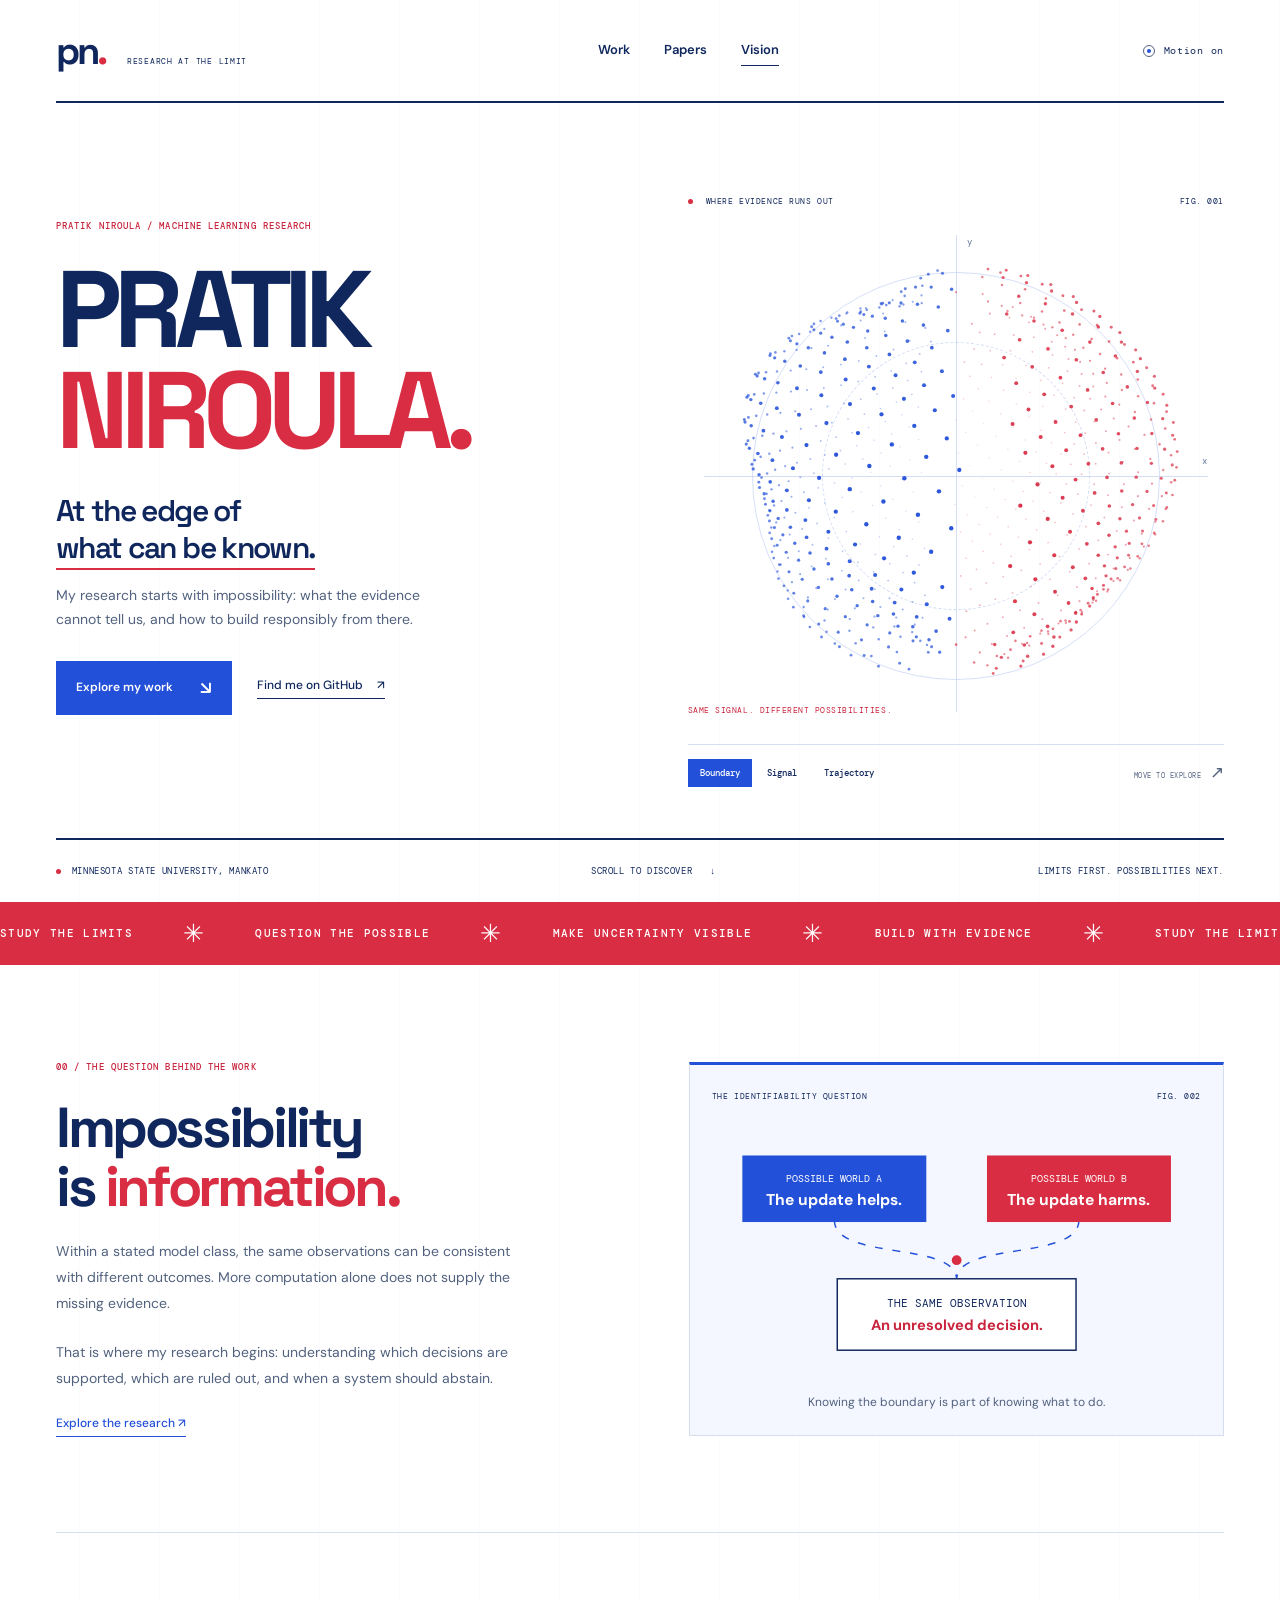
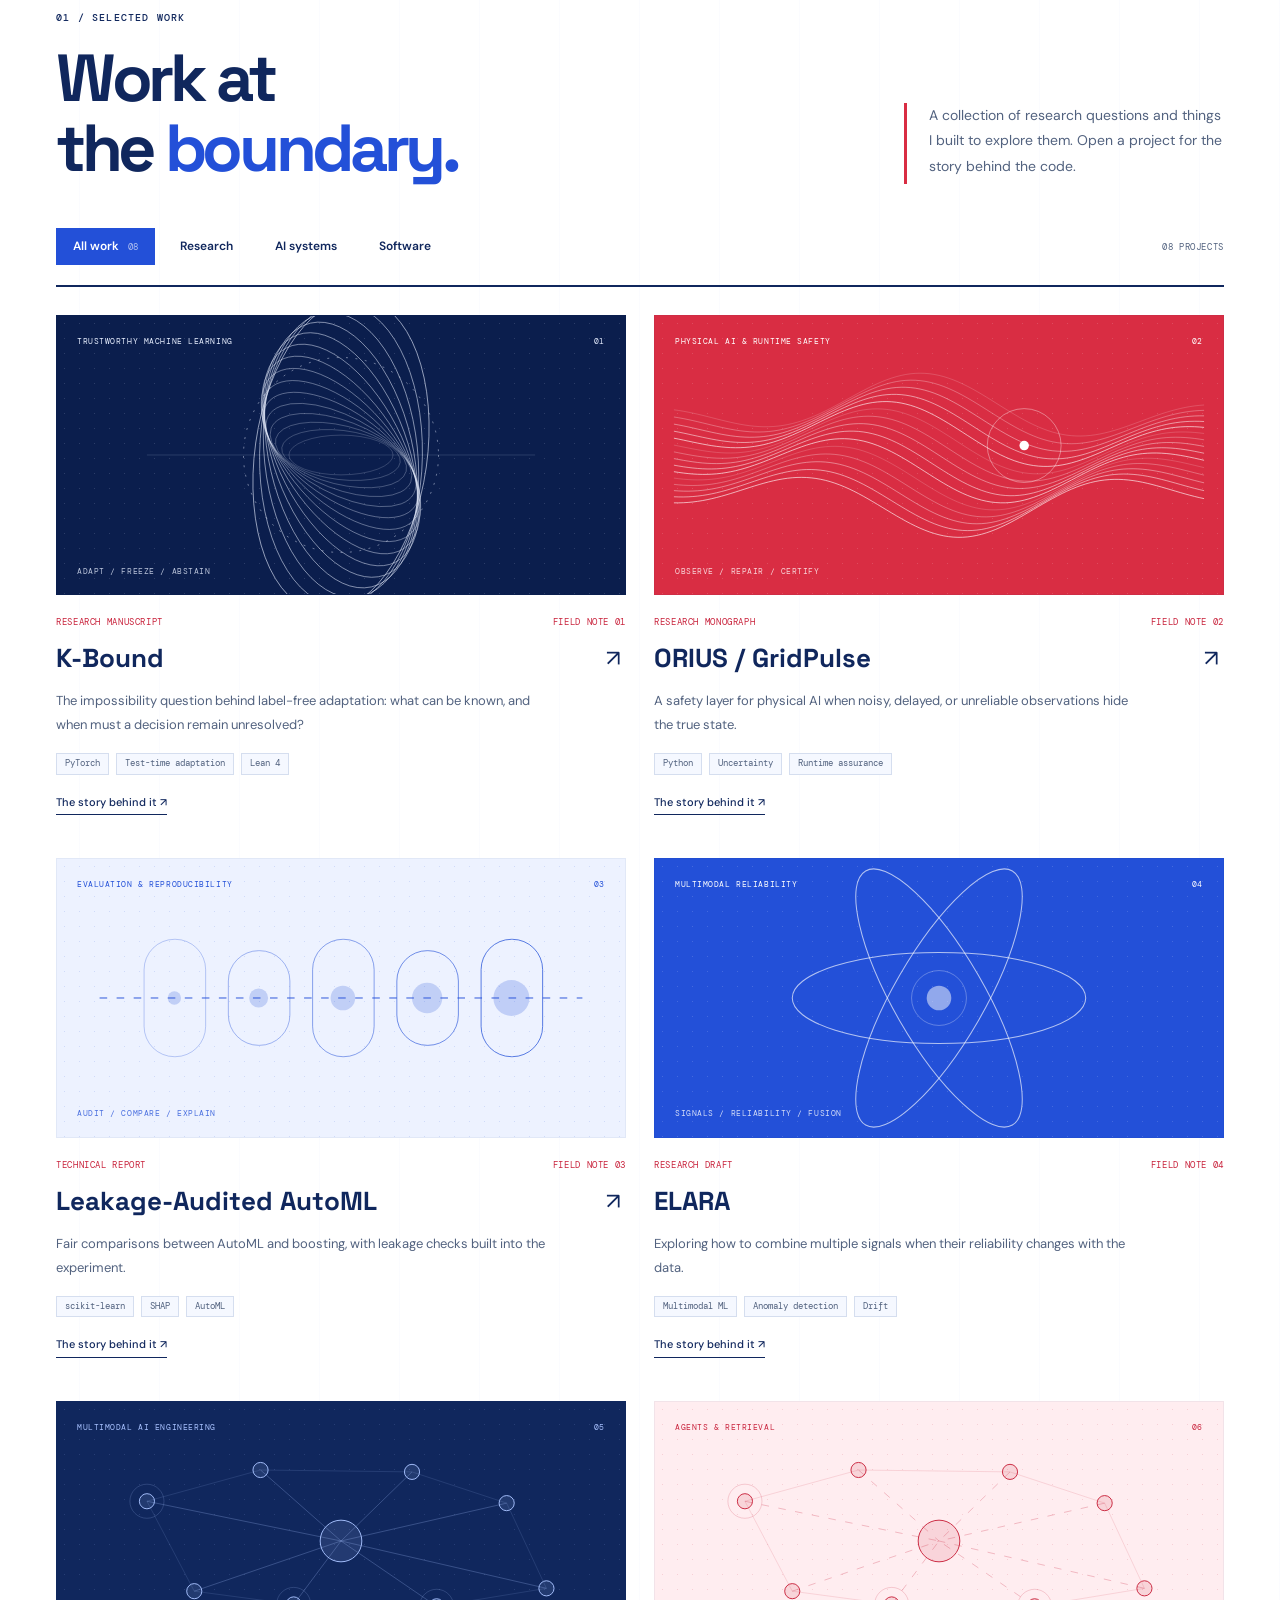
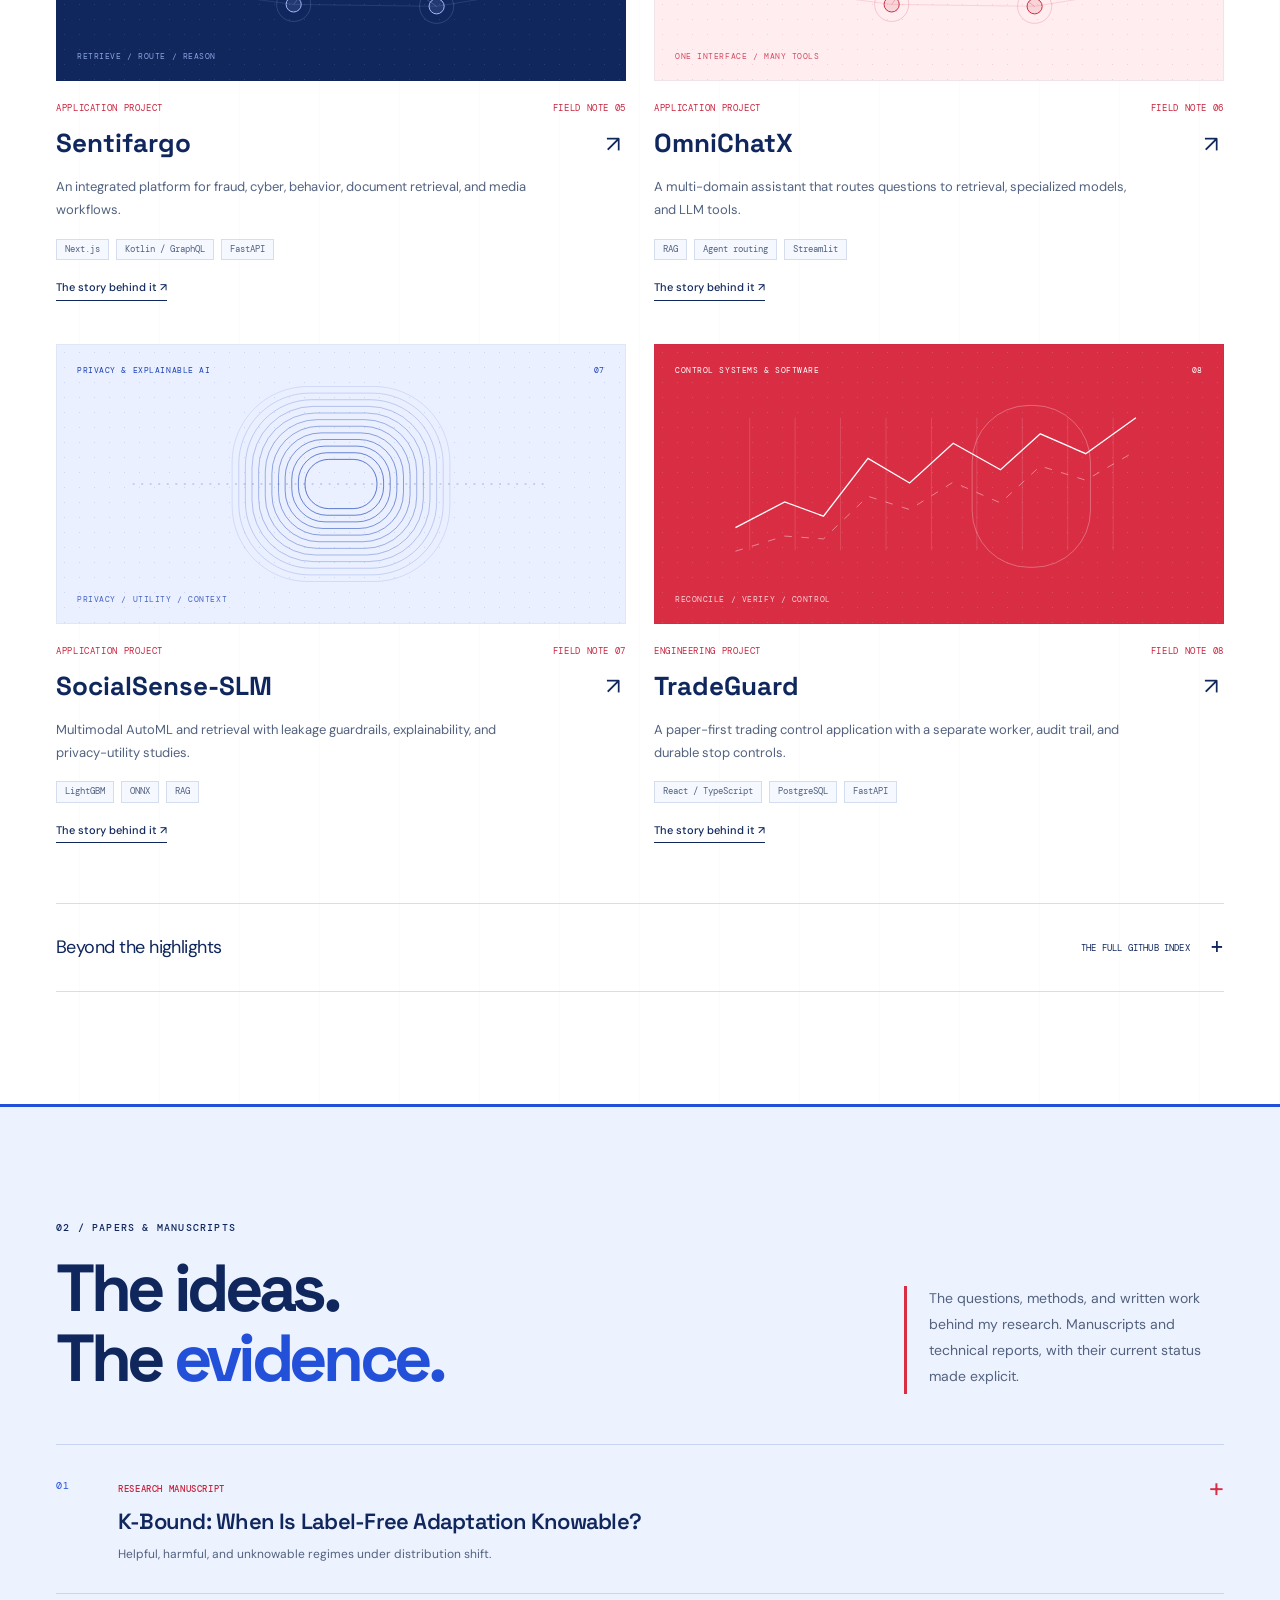
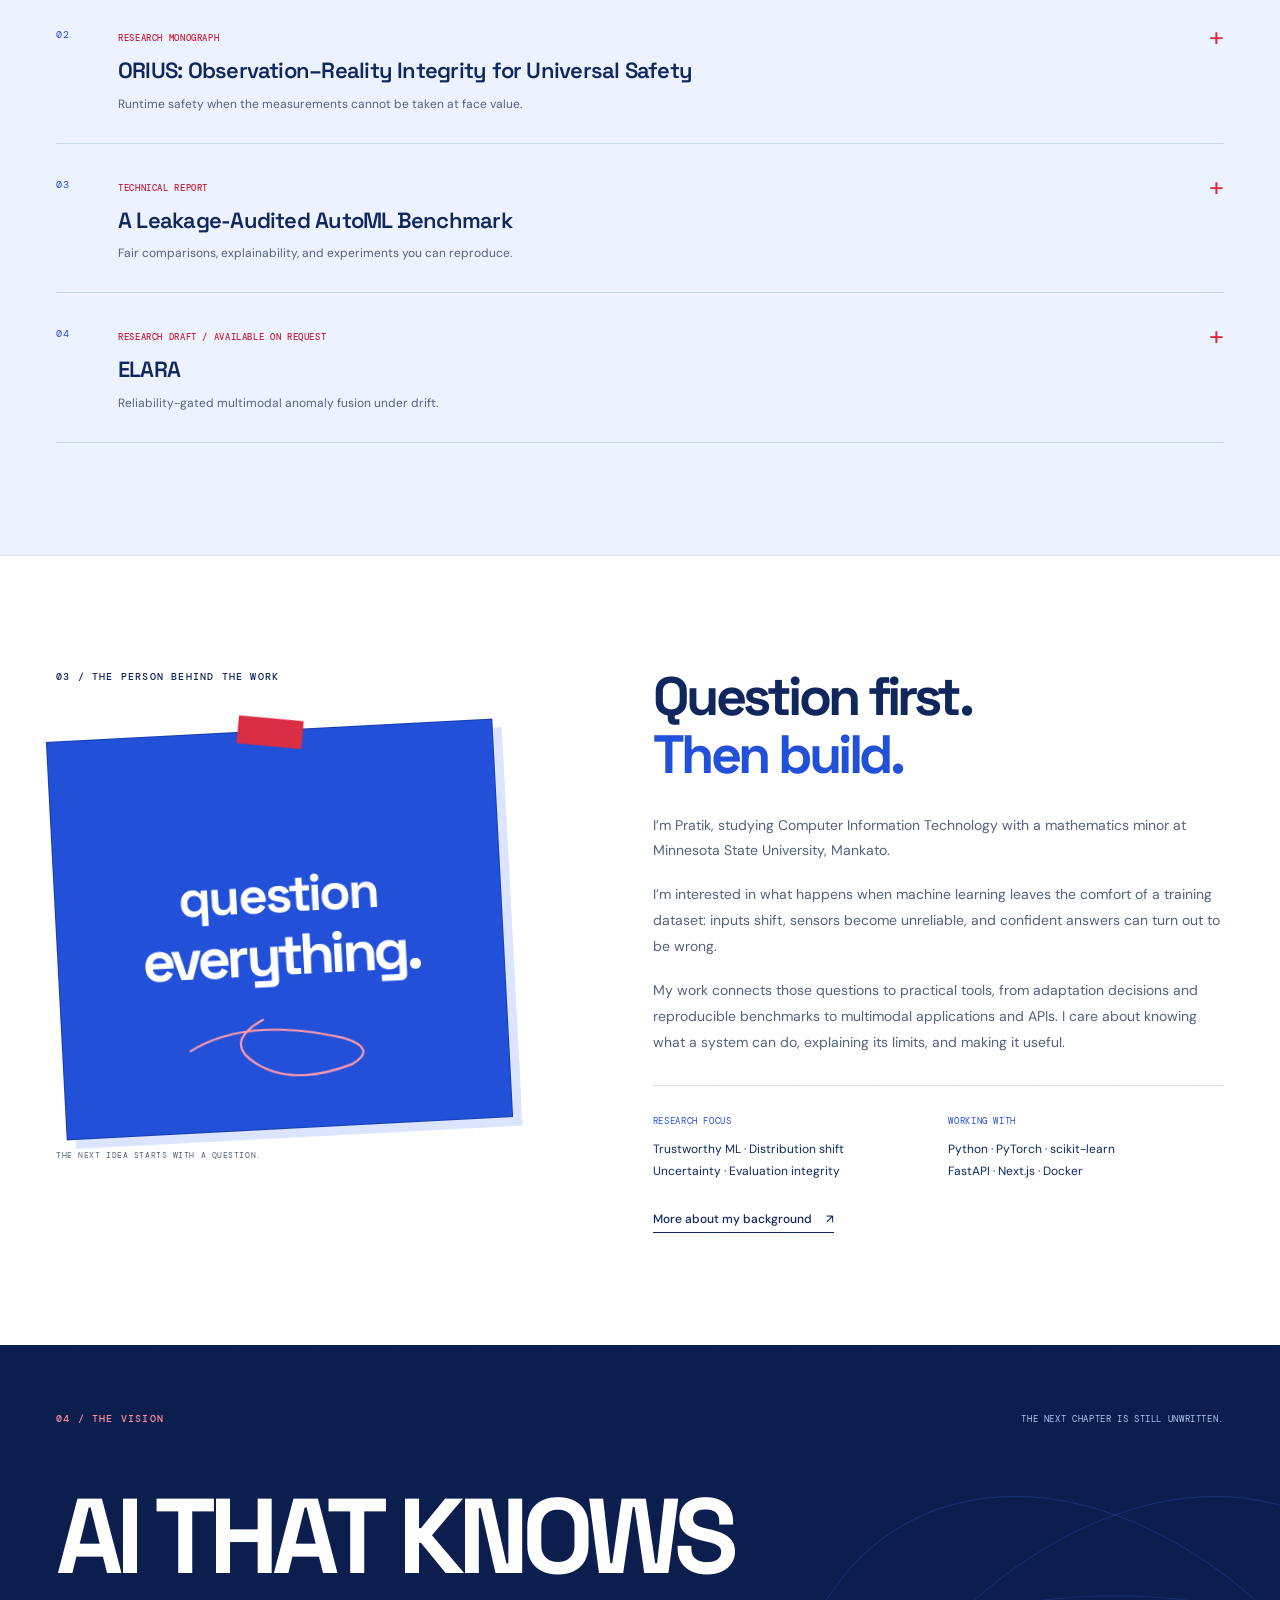
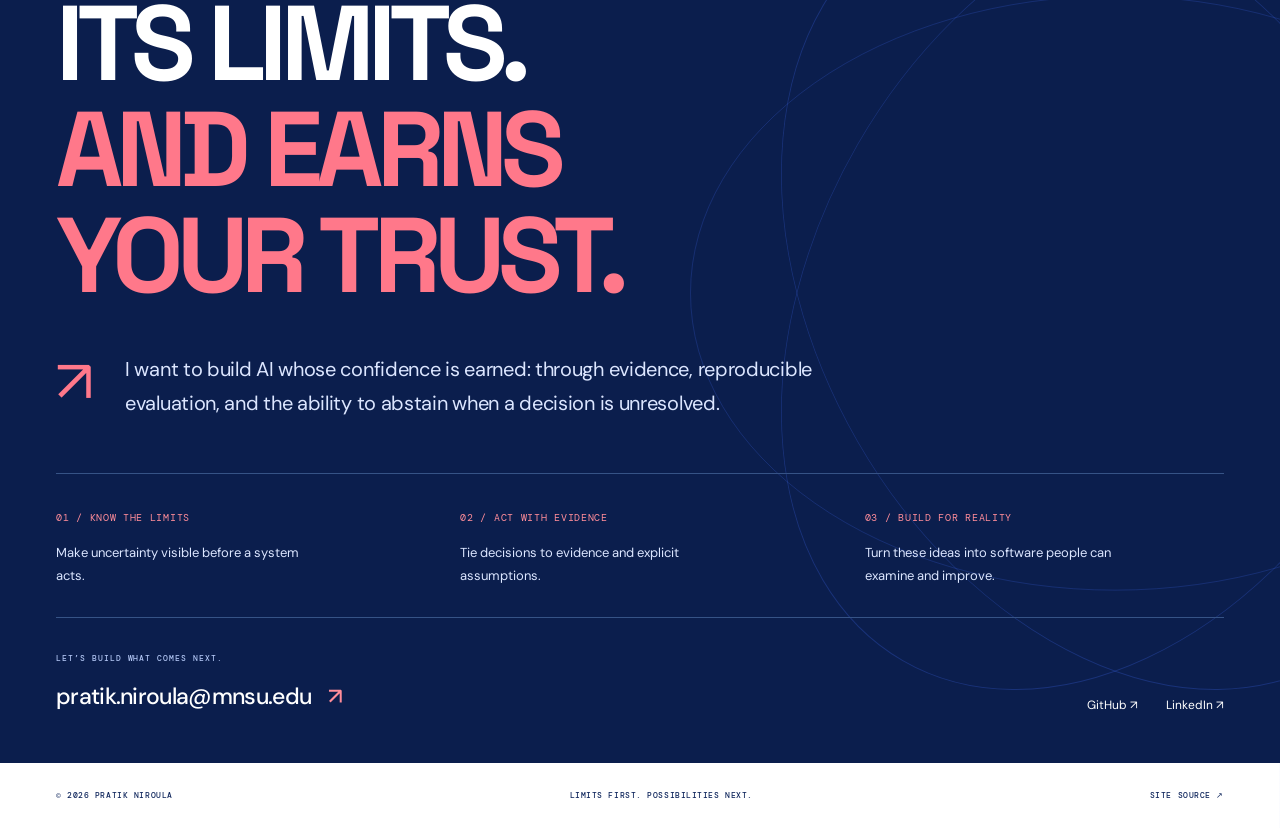
==== commit 29f83908: "Unify bold red white and blue theme around impossibility and vision" ====
--- a/index.html
+++ b/index.html
@@ -3,10 +3,10 @@
 <head>
   <meta charset="UTF-8" />
   <meta name="viewport" content="width=device-width, initial-scale=1" />
-  <meta name="theme-color" content="#f3f1e9" />
-  <title>Pratik Niroula | Research, code & curiosity</title>
+  <meta name="theme-color" content="#ffffff" />
+  <title>Pratik Niroula | At the edge of the knowable</title>
   <meta name="description" content="Pratik Niroula explores trustworthy machine learning, distribution shift, and the systems that bring research into practice. Explore K-Bound, ELARA, ORIUS, AutoML, and more." />
-  <meta property="og:title" content="Pratik Niroula | Research, code & curiosity" />
+  <meta property="og:title" content="Pratik Niroula | At the edge of the knowable" />
   <meta property="og:description" content="Machine learning research and software, from label-free adaptation to multimodal AI. Explore the projects, papers, and ideas behind the code." />
   <meta property="og:type" content="website" />
   <meta property="og:url" content="https://pratikn03.github.io/Website/" />
@@ -14,7 +14,7 @@
   <link rel="icon" href="./favicon.svg" type="image/svg+xml" />
   <link rel="preconnect" href="https://fonts.googleapis.com" />
   <link rel="preconnect" href="https://fonts.gstatic.com" crossorigin />
-  <link href="https://fonts.googleapis.com/css2?family=DM+Mono:wght@400;500&family=DM+Sans:wght@400;450;500;550;600;650;700&family=Instrument+Serif:ital@0;1&display=swap" rel="stylesheet" />
+  <link href="https://fonts.googleapis.com/css2?family=DM+Mono:wght@400;500&family=DM+Sans:wght@400;500;600;700&family=Space+Grotesk:wght@400;500;600;700&display=swap" rel="stylesheet" />
   <link rel="stylesheet" href="./portfolio.css" />
   <script src="./projects.js" defer></script>
   <script src="./portfolio.js" defer></script>
@@ -23,40 +23,44 @@
   <a class="skip-link" href="#main">Skip to content</a>
   <div class="page-progress" aria-hidden="true"></div>
   <header class="site-header wrap">
-    <a class="wordmark" href="#home" aria-label="Pratik Niroula, home">pn<span class="brand-dot">.</span><span class="wordmark-caption">A WORK IN PROGRESS</span></a>
-    <nav class="primary-nav" aria-label="Main navigation"><a href="#work">Work</a><a href="#papers">Papers</a><a href="#about">About</a></nav>
+    <a class="wordmark" href="#home" aria-label="Pratik Niroula, home">pn<span class="brand-dot">.</span><span class="wordmark-caption">RESEARCH AT THE LIMIT</span></a>
+    <nav class="primary-nav" aria-label="Main navigation"><a href="#work">Work</a><a href="#papers">Papers</a><a href="#vision">Vision</a></nav>
     <button class="motion-toggle mono" id="motion-toggle" type="button" aria-pressed="true"><span class="motion-indicator" aria-hidden="true"></span><span id="motion-label">Motion on</span></button>
   </header>
   <main id="main">
     <section class="hero wrap" id="home" aria-labelledby="hero-title">
       <div class="hero-copy">
-        <p class="eyebrow intro-in">MACHINE LEARNING RESEARCH & SOFTWARE</p>
+        <p class="eyebrow intro-in">PRATIK NIROULA / MACHINE LEARNING RESEARCH</p>
         <h1 id="hero-title" class="intro-in">Pratik<br><em>Niroula.</em><span class="name-star" aria-hidden="true">✳</span></h1>
-        <p class="hero-statement intro-in">I build systems that know<br>when to <span class="underlined">trust themselves.</span></p>
-        <p class="hero-description intro-in">Exploring uncertainty, making sense of data, and turning research into working software.</p>
+        <p class="hero-statement intro-in">At the edge of<br><span class="underlined">what can be known.</span></p>
+        <p class="hero-description intro-in">My research starts with impossibility: what the evidence cannot tell us, and how to build responsibly from there.</p>
         <div class="hero-actions intro-in"><a class="button button-dark" href="#work">Explore my work <span aria-hidden="true">↘</span></a><a class="text-link" href="https://github.com/Pratikn03" target="_blank" rel="noopener noreferrer">Find me on GitHub <span aria-hidden="true">↗</span></a></div>
       </div>
       <div class="hero-lab intro-in" id="particle-stage">
-        <div class="lab-heading mono"><span><i class="tiny-dot" aria-hidden="true"></i> THE SHAPE OF POSSIBILITY</span><span>FIG. 001</span></div>
+        <div class="lab-heading mono"><span><i class="tiny-dot" aria-hidden="true"></i> WHERE EVIDENCE RUNS OUT</span><span>FIG. 001</span></div>
         <div class="sculpture-frame">
           <div class="orbit-guide guide-one" aria-hidden="true"></div><div class="orbit-guide guide-two" aria-hidden="true"></div>
-          <canvas id="particle-canvas" width="600" height="600" role="img" aria-label="An abstract orange particle sculpture. The Orbit, Wave, and Flow buttons change its shape.">An abstract study of particles in motion.</canvas>
-          <span class="axis-label axis-top mono" aria-hidden="true">y</span><span class="axis-label axis-right mono" aria-hidden="true">x</span><span class="lab-coordinate mono" aria-hidden="true">IDEA → EXPERIMENT → UNDERSTANDING</span>
+          <canvas id="particle-canvas" width="600" height="600" role="img" aria-label="Red and blue particle fields represent alternative possibilities. The Boundary, Signal, and Trajectory buttons change the study.">An abstract study of particles in motion.</canvas>
+          <span class="axis-label axis-top mono" aria-hidden="true">y</span><span class="axis-label axis-right mono" aria-hidden="true">x</span><span class="lab-coordinate mono" aria-hidden="true">SAME SIGNAL. DIFFERENT POSSIBILITIES.</span>
         </div>
-        <div class="lab-bottom"><div class="shape-controls" role="group" aria-label="Particle shape"><button type="button" class="is-active" data-shape="orbit" aria-pressed="true">Orbit</button><button type="button" data-shape="wave" aria-pressed="false">Wave</button><button type="button" data-shape="flow" aria-pressed="false">Flow</button></div><span class="lab-hint mono">MOVE TO EXPLORE <span aria-hidden="true">↗</span></span></div>
+        <div class="lab-bottom"><div class="shape-controls" role="group" aria-label="Particle shape"><button type="button" class="is-active" data-shape="orbit" aria-pressed="true">Boundary</button><button type="button" data-shape="wave" aria-pressed="false">Signal</button><button type="button" data-shape="flow" aria-pressed="false">Trajectory</button></div><span class="lab-hint mono">MOVE TO EXPLORE <span aria-hidden="true">↗</span></span></div>
       </div>
-      <div class="hero-foot mono"><span><i class="tiny-dot" aria-hidden="true"></i> MINNESOTA STATE UNIVERSITY, MANKATO</span><a href="#work">SCROLL TO DISCOVER <span aria-hidden="true">↓</span></a><span>RESEARCH MEETS PRACTICE</span></div>
+      <div class="hero-foot mono"><span><i class="tiny-dot" aria-hidden="true"></i> MINNESOTA STATE UNIVERSITY, MANKATO</span><a href="#work">SCROLL TO DISCOVER <span aria-hidden="true">↓</span></a><span>LIMITS FIRST. POSSIBILITIES NEXT.</span></div>
     </section>
-    <div class="ticker" aria-hidden="true"><div class="ticker-track"><span>ASK BETTER QUESTIONS <b>✳</b> BUILD WITH INTENTION <b>✳</b> MAKE UNCERTAINTY VISIBLE <b>✳</b> KEEP EXPLORING <b>✳</b></span><span>ASK BETTER QUESTIONS <b>✳</b> BUILD WITH INTENTION <b>✳</b> MAKE UNCERTAINTY VISIBLE <b>✳</b> KEEP EXPLORING <b>✳</b></span></div></div>
+    <div class="ticker" aria-hidden="true"><div class="ticker-track"><span>STUDY THE LIMITS <b>✳</b> QUESTION THE POSSIBLE <b>✳</b> MAKE UNCERTAINTY VISIBLE <b>✳</b> BUILD WITH EVIDENCE <b>✳</b></span><span>STUDY THE LIMITS <b>✳</b> QUESTION THE POSSIBLE <b>✳</b> MAKE UNCERTAINTY VISIBLE <b>✳</b> BUILD WITH EVIDENCE <b>✳</b></span></div></div>
+    <section class="impossibility-section wrap" id="impossibility" aria-labelledby="impossibility-title">
+      <div class="premise-copy reveal"><p class="eyebrow">00 / THE QUESTION BEHIND THE WORK</p><h2 id="impossibility-title">Impossibility<br>is <em>information.</em></h2><p>Within a stated model class, the same observations can be consistent with different outcomes. More computation alone does not supply the missing evidence.</p><p>That is where my research begins: understanding which decisions are supported, which are ruled out, and when a system should abstain.</p><a class="text-link" href="#papers">Explore the research ↗</a></div>
+      <div class="premise-diagram reveal"><div class="diagram-label mono"><span>THE IDENTIFIABILITY QUESTION</span><span>FIG. 002</span></div><svg viewBox="0 0 500 260" role="img" aria-label="A conceptual illustration: two possible worlds share the same observation but have different adaptation outcomes."><path class="flow-line" d="M125 90C125 132 250 111 250 151M375 90C375 132 250 111 250 151" fill="none" stroke="#2350d8" stroke-width="1.5"/><rect x="31" y="24" width="188" height="68" fill="#2350d8"/><rect x="281" y="24" width="188" height="68" fill="#d92d43"/><text x="125" y="51" text-anchor="middle" fill="white" font-size="10" font-family="DM Mono,monospace">POSSIBLE WORLD A</text><text x="125" y="75" text-anchor="middle" fill="white" font-size="16" font-family="DM Sans,sans-serif" font-weight="700">The update helps.</text><text x="375" y="51" text-anchor="middle" fill="white" font-size="10" font-family="DM Mono,monospace">POSSIBLE WORLD B</text><text x="375" y="75" text-anchor="middle" fill="white" font-size="16" font-family="DM Sans,sans-serif" font-weight="700">The update harms.</text><rect x="128" y="150" width="244" height="73" fill="white" stroke="#10275d" stroke-width="1.5"/><text x="250" y="179" text-anchor="middle" fill="#10275d" font-size="11" font-family="DM Mono,monospace">THE SAME OBSERVATION</text><text x="250" y="202" text-anchor="middle" fill="#c9243d" font-size="15" font-family="DM Sans,sans-serif" font-weight="700">An unresolved decision.</text><circle cx="250" cy="131" r="5" fill="#d92d43"/></svg><p class="diagram-caption">Knowing the boundary is part of knowing what to do.</p></div>
+    </section>
     <section class="work-section wrap section-space" id="work" aria-labelledby="work-title">
-      <div class="section-heading reveal"><div><p class="eyebrow">01 / SELECTED WORK</p><h2 id="work-title">Ideas, put<br>into <em>practice.</em></h2></div><p class="section-intro">A collection of research questions and things I built to explore them. Open a project for the story behind the code.</p></div>
+      <div class="section-heading reveal"><div><p class="eyebrow">01 / SELECTED WORK</p><h2 id="work-title">Work at<br>the <em>boundary.</em></h2></div><p class="section-intro">A collection of research questions and things I built to explore them. Open a project for the story behind the code.</p></div>
       <div class="work-toolbar reveal"><div class="filter-list" role="group" aria-label="Filter projects"><button type="button" class="is-active" data-filter="all" aria-pressed="true">All work <span>08</span></button><button type="button" data-filter="research" aria-pressed="false">Research</button><button type="button" data-filter="ai" aria-pressed="false">AI systems</button><button type="button" data-filter="software" aria-pressed="false">Software</button></div><p class="mono result-count" id="project-count" aria-live="polite">08 PROJECTS</p></div>
       <div class="project-grid" id="project-grid"></div>
       <noscript><p>Explore my work directly: <a href="https://github.com/Pratikn03/K-Bound">K-Bound</a>, <a href="https://github.com/Pratikn03/Capstone_Projects">ORIUS</a>, <a href="https://github.com/Pratikn03/Auto_ML">AutoML</a>, <a href="https://github.com/Pratikn03/Cis380">Sentifargo</a>, <a href="https://github.com/Pratikn03/Recommnder_System">OmniChatX</a>, <a href="https://github.com/Pratikn03/GropAI">SocialSense</a>, and <a href="https://github.com/Pratikn03/Trading">TradeGuard</a>. ELARA is a research draft available by email.</p></noscript>
       <details class="repository-index reveal" id="repository-index"><summary><span>Beyond the highlights</span><span class="mono">THE FULL GITHUB INDEX <span aria-hidden="true">+</span></span></summary><p class="archive-intro">Research, applications, coursework, and earlier experiments. Each entry links to its source repository.</p><div id="repository-list" class="repository-list"></div><p id="repository-status" class="mono archive-status" aria-live="polite">Public repository collection</p><a class="text-link" href="https://github.com/Pratikn03?tab=repositories" target="_blank" rel="noopener noreferrer">Browse all repositories on GitHub <span aria-hidden="true">↗</span></a></details>
     </section>
     <section class="papers-section" id="papers" aria-labelledby="papers-title"><div class="wrap section-space">
-      <div class="section-heading reveal"><div><p class="eyebrow">02 / PAPERS & MANUSCRIPTS</p><h2 id="papers-title">A little deeper<br>into the <em>why.</em></h2></div><p class="section-intro">The questions, methods, and written work behind my research. Manuscripts and technical reports, with their current status made explicit.</p></div>
+      <div class="section-heading reveal"><div><p class="eyebrow">02 / PAPERS & MANUSCRIPTS</p><h2 id="papers-title">The ideas.<br>The <em>evidence.</em></h2></div><p class="section-intro">The questions, methods, and written work behind my research. Manuscripts and technical reports, with their current status made explicit.</p></div>
       <div class="paper-list">
         <details class="paper reveal"><summary><span class="paper-number mono">01</span><div><span class="paper-kind mono">RESEARCH MANUSCRIPT</span><h3>K-Bound: When Is Label-Free Adaptation Knowable?</h3><p>Helpful, harmful, and unknowable regimes under distribution shift.</p></div><span class="paper-plus" aria-hidden="true">+</span></summary><div class="paper-body"><p>When a model sees unfamiliar data without correct labels, how can it know whether an update will help? K-Bound studies when the available evidence supports adapting, freezing, or abstaining. A separate practical method, KGA, uses calibrated benefit intervals learned from earlier labeled cases.</p><p>The work separates a theoretical decision frontier from empirical advice. Guarantees depend on explicit assumptions and coverage; the project does not claim that adaptation always helps.</p><div class="paper-links"><a class="button button-dark" href="https://github.com/Pratikn03/K-Bound/blob/main/docs/research/kbound/release/current/kbound_short_main.pdf" target="_blank" rel="noopener noreferrer">Read main paper ↗</a><a class="text-link" href="https://github.com/Pratikn03/K-Bound/blob/main/docs/research/kbound/release/current/kbound_full_report.pdf" target="_blank" rel="noopener noreferrer">Full report ↗</a><a class="text-link" href="https://github.com/Pratikn03/K-Bound" target="_blank" rel="noopener noreferrer">Code ↗</a></div></div></details>
         <details class="paper reveal"><summary><span class="paper-number mono">02</span><div><span class="paper-kind mono">RESEARCH MONOGRAPH</span><h3>ORIUS: Observation–Reality Integrity for Universal Safety</h3><p>Runtime safety when the measurements cannot be taken at face value.</p></div><span class="paper-plus" aria-hidden="true">+</span></summary><div class="paper-body"><p>A controller can look safe according to its sensors while the physical system is already outside its constraints. ORIUS connects observation quality, uncertainty, action repair, fallback behavior, and auditable certificates at the moment an action is released.</p><p>Battery dispatch is the primary reference implementation. Autonomous-vehicle replay and retrospective healthcare monitoring provide additional, bounded application studies. The depth of evidence differs across domains.</p><div class="paper-links"><a class="button button-dark" href="https://github.com/Pratikn03/Capstone_Projects/blob/main/paper/paper.pdf" target="_blank" rel="noopener noreferrer">Read monograph ↗</a><a class="text-link" href="https://github.com/Pratikn03/Capstone_Projects" target="_blank" rel="noopener noreferrer">Code & documentation ↗</a></div></div></details>
@@ -64,10 +68,16 @@
         <details class="paper reveal"><summary><span class="paper-number mono">04</span><div><span class="paper-kind mono">RESEARCH DRAFT / AVAILABLE ON REQUEST</span><h3>ELARA</h3><p>Reliability-gated multimodal anomaly fusion under drift.</p></div><span class="paper-plus" aria-hidden="true">+</span></summary><div class="paper-body"><p>Different modalities can become unreliable in different ways. ELARA explores how reliability signals can guide multimodal anomaly fusion when the data distribution changes, rather than treating every input as equally trustworthy.</p><p>This is a research draft. Contact me for the manuscript and to discuss the current scope.</p><div class="paper-links"><a class="button button-dark" href="mailto:pratik.niroula@mnsu.edu?subject=ELARA%20manuscript%20request">Request manuscript ↗</a><button type="button" class="text-link" data-project="elara">Project overview ↗</button></div></div></details>
       </div>
     </div></section>
-    <section class="about-section wrap section-space" id="about" aria-labelledby="about-title"><div class="about-note reveal"><p class="eyebrow">03 / THE PERSON BEHIND THE WORK</p><div class="note-art" aria-hidden="true"><span>stay</span><em>curious.</em><svg viewBox="0 0 200 80"><path d="M12 42 Q65 12 154 37 Q184 48 160 61 Q105 79 72 56 Q42 35 81 16" fill="none" stroke="currentColor" stroke-width="2" /></svg></div><p class="mono">GOOD QUESTIONS ARE A GOOD PLACE TO START.</p></div><div class="about-copy reveal"><h2 id="about-title">Research-minded.<br><em>Builder at heart.</em></h2><p>I’m Pratik, studying Computer Information Technology with a mathematics minor at Minnesota State University, Mankato.</p><p>I’m interested in what happens when machine learning leaves the comfort of a training dataset: inputs shift, sensors become unreliable, and confident answers can turn out to be wrong.</p><p>My work connects those questions to practical tools, from adaptation decisions and reproducible benchmarks to multimodal applications and APIs. I care about knowing what a system can do, explaining its limits, and making it useful.</p><div class="about-facts"><div><span class="mono">RESEARCH FOCUS</span><p>Trustworthy ML · Distribution shift<br>Uncertainty · Evaluation integrity</p></div><div><span class="mono">WORKING WITH</span><p>Python · PyTorch · scikit-learn<br>FastAPI · Next.js · Docker</p></div></div><a class="text-link" href="https://linkedin.com/in/pratik-niroula" target="_blank" rel="noopener noreferrer">More about my background <span aria-hidden="true">↗</span></a></div></section>
-    <section class="contact-section" id="contact" aria-labelledby="contact-title"><div class="wrap"><div class="contact-top"><p class="eyebrow">04 / LET’S CONNECT</p><span class="mono">RESEARCH · COLLABORATION · OPPORTUNITIES</span></div><div class="contact-main"><h2 id="contact-title">Something on<br>your <em>mind?</em></h2><a class="contact-arrow" href="mailto:pratik.niroula@mnsu.edu" aria-label="Email Pratik Niroula"><span aria-hidden="true">↗</span></a></div><div class="contact-bottom"><a class="email-link" href="mailto:pratik.niroula@mnsu.edu">pratik.niroula@mnsu.edu</a><div class="social-links"><a href="https://github.com/Pratikn03" target="_blank" rel="noopener noreferrer">GitHub ↗</a><a href="https://linkedin.com/in/pratik-niroula" target="_blank" rel="noopener noreferrer">LinkedIn ↗</a></div></div></div></section>
+    <section class="about-section wrap section-space" id="about" aria-labelledby="about-title"><div class="about-note reveal"><p class="eyebrow">03 / THE PERSON BEHIND THE WORK</p><div class="note-art" aria-hidden="true"><span>question</span><em>everything.</em><svg viewBox="0 0 200 80"><path d="M12 42 Q65 12 154 37 Q184 48 160 61 Q105 79 72 56 Q42 35 81 16" fill="none" stroke="currentColor" stroke-width="2" /></svg></div><p class="mono">THE NEXT IDEA STARTS WITH A QUESTION.</p></div><div class="about-copy reveal"><h2 id="about-title">Question first.<br><em>Then build.</em></h2><p>I’m Pratik, studying Computer Information Technology with a mathematics minor at Minnesota State University, Mankato.</p><p>I’m interested in what happens when machine learning leaves the comfort of a training dataset: inputs shift, sensors become unreliable, and confident answers can turn out to be wrong.</p><p>My work connects those questions to practical tools, from adaptation decisions and reproducible benchmarks to multimodal applications and APIs. I care about knowing what a system can do, explaining its limits, and making it useful.</p><div class="about-facts"><div><span class="mono">RESEARCH FOCUS</span><p>Trustworthy ML · Distribution shift<br>Uncertainty · Evaluation integrity</p></div><div><span class="mono">WORKING WITH</span><p>Python · PyTorch · scikit-learn<br>FastAPI · Next.js · Docker</p></div></div><a class="text-link" href="https://linkedin.com/in/pratik-niroula" target="_blank" rel="noopener noreferrer">More about my background <span aria-hidden="true">↗</span></a></div></section>
+    <section class="vision-section" id="vision" aria-labelledby="vision-title"><div class="vision-rings" aria-hidden="true"><i></i><i></i><i></i></div><div class="wrap">
+      <div class="vision-top"><p class="eyebrow">04 / THE VISION</p><span class="mono">THE NEXT CHAPTER IS STILL UNWRITTEN.</span></div>
+      <h2 id="vision-title" class="reveal">AI that knows<br>its limits.<br><em>And earns<br>your trust.</em></h2>
+      <div class="vision-statement reveal"><span class="vision-mark" aria-hidden="true">↗</span><p>I want to build AI whose confidence is earned: through evidence, reproducible evaluation, and the ability to abstain when a decision is unresolved.</p></div>
+      <div class="vision-principles reveal"><div><span class="mono">01 / KNOW THE LIMITS</span><p>Make uncertainty visible before a system acts.</p></div><div><span class="mono">02 / ACT WITH EVIDENCE</span><p>Tie decisions to evidence and explicit assumptions.</p></div><div><span class="mono">03 / BUILD FOR REALITY</span><p>Turn these ideas into software people can examine and improve.</p></div></div>
+      <div class="vision-contact" id="contact"><div><p class="eyebrow">LET’S BUILD WHAT COMES NEXT.</p><a class="email-link" href="mailto:pratik.niroula@mnsu.edu">pratik.niroula@mnsu.edu <span aria-hidden="true">↗</span></a></div><div class="social-links"><a href="https://github.com/Pratikn03" target="_blank" rel="noopener noreferrer">GitHub ↗</a><a href="https://linkedin.com/in/pratik-niroula" target="_blank" rel="noopener noreferrer">LinkedIn ↗</a></div></div>
+    </div></section>
   </main>
-  <footer class="site-footer wrap mono"><span>© <span id="year">2026</span> PRATIK NIROULA</span><span>BUILT WITH CURIOSITY. ALWAYS EVOLVING.</span><a href="https://github.com/Pratikn03/Website" target="_blank" rel="noopener noreferrer">SITE SOURCE ↗</a></footer>
+  <footer class="site-footer wrap mono"><span>© <span id="year">2026</span> PRATIK NIROULA</span><span>LIMITS FIRST. POSSIBILITIES NEXT.</span><a href="https://github.com/Pratikn03/Website" target="_blank" rel="noopener noreferrer">SITE SOURCE ↗</a></footer>
   <dialog id="project-dialog" aria-labelledby="detail-title"><div class="dialog-top"><span class="mono">PROJECT FIELD NOTES</span><form method="dialog"><button type="submit" class="dialog-close" aria-label="Close project details">✕</button></form></div><div id="dialog-content"></div></dialog>
 </body>
 </html>
--- a/portfolio.css
+++ b/portfolio.css
@@ -1,11 +1,11 @@
-:root{--paper:#f3f1e9;--paper-deep:#eae7dd;--ink:#252720;--muted:#62665b;--accent:#a94324;--orange:#be542e;--line:#d4d4c7;--serif:"Instrument Serif",Georgia,serif;--sans:"DM Sans",Verdana,sans-serif;--mono:"DM Mono",monospace;--ease:cubic-bezier(.2,.7,.2,1)}
-*{box-sizing:border-box}html{scroll-behavior:smooth;scroll-padding-top:35px}body{margin:0;background:var(--paper);color:var(--ink);font:16px/1.6 var(--sans);-webkit-font-smoothing:antialiased;background-image:url("data:image/svg+xml,%3Csvg viewBox='0 0 180 180' xmlns='http://www.w3.org/2000/svg'%3E%3Cfilter id='n'%3E%3CfeTurbulence type='fractalNoise' baseFrequency='.8' numOctaves='3' stitchTiles='stitch'/%3E%3C/filter%3E%3Crect width='100%25' height='100%25' opacity='.035' filter='url(%23n)'/%3E%3C/svg%3E")}body:has(dialog[open]){overflow:hidden}::selection{background:#dec29d;color:var(--ink)}a{color:inherit;text-decoration:none}button,input{font:inherit}button{cursor:pointer;color:inherit}button,a{-webkit-tap-highlight-color:transparent}button{border:0}button:disabled{cursor:default}a:focus-visible,button:focus-visible,summary:focus-visible{outline:2px solid var(--accent);outline-offset:6px}svg{display:block}h1,h2,h3,p{margin:0}h1,h2,h3{font-weight:500}em{font-family:var(--serif);font-weight:400}button,summary,a{touch-action:manipulation}[hidden]{display:none!important}.wrap{width:min(1280px,calc(100% - 112px));margin-inline:auto}.mono,.eyebrow{font-family:var(--mono);font-size:10px;letter-spacing:.07em}.eyebrow{letter-spacing:.12em;line-height:1.7}.section-space{padding-block:112px}.skip-link{position:fixed;top:-90px;left:20px;z-index:100;padding:12px 20px;background:var(--ink);color:white}.skip-link:focus{top:14px}.page-progress{position:fixed;top:0;left:0;height:3px;width:100%;background:var(--orange);z-index:50;transform:scaleX(0);transform-origin:left;pointer-events:none}
+:root{--paper:#ffffff;--paper-deep:#edf2ff;--ink:#10275d;--muted:#52627f;--accent:#c9243d;--orange:#d92d43;--blue:#2350d8;--navy:#0b1e4d;--line:#d5deef;--serif:"Space Grotesk",Verdana,sans-serif;--sans:"DM Sans",Verdana,sans-serif;--mono:"DM Mono",monospace;--ease:cubic-bezier(.2,.7,.2,1)}
+*{box-sizing:border-box}html{scroll-behavior:smooth;scroll-padding-top:35px}body{margin:0;background:var(--paper);color:var(--ink);font:16px/1.6 var(--sans);-webkit-font-smoothing:antialiased}body:has(dialog[open]){overflow:hidden}::selection{background:#dbe5ff;color:var(--ink)}a{color:inherit;text-decoration:none}button,input{font:inherit}button{cursor:pointer;color:inherit}button,a{-webkit-tap-highlight-color:transparent}button{border:0}button:disabled{cursor:default}a:focus-visible,button:focus-visible,summary:focus-visible{outline:2px solid var(--accent);outline-offset:6px}svg{display:block}h1,h2,h3,p{margin:0}h1,h2,h3{font-weight:500}em{font-family:var(--serif);font-weight:400}button,summary,a{touch-action:manipulation}[hidden]{display:none!important}.wrap{width:min(1280px,calc(100% - 112px));margin-inline:auto}.mono,.eyebrow{font-family:var(--mono);font-size:10px;letter-spacing:.07em}.eyebrow{letter-spacing:.12em;line-height:1.7}.section-space{padding-block:112px}.skip-link{position:fixed;top:-90px;left:20px;z-index:100;padding:12px 20px;background:var(--ink);color:white}.skip-link:focus{top:14px}.page-progress{position:fixed;top:0;left:0;height:3px;width:100%;background:var(--orange);z-index:50;transform:scaleX(0);transform-origin:left;pointer-events:none}
 .site-header{display:flex;align-items:center;justify-content:space-between;height:103px;border-bottom:1px solid var(--line);gap:25px}.wordmark{display:flex;align-items:baseline;font-size:35px;line-height:1;letter-spacing:-3px;font-weight:700}.brand-dot{color:var(--orange)}.wordmark-caption{font:9px var(--mono);letter-spacing:.04em;margin-left:22px}.primary-nav{display:flex;gap:34px;font-size:13px}.primary-nav a{position:relative}.primary-nav a:after{content:"";position:absolute;left:0;bottom:-5px;width:100%;height:1px;background:var(--ink);transform:scaleX(0);transform-origin:left;transition:transform .2s}.primary-nav a:hover:after,.primary-nav a[aria-current]:after{transform:scaleX(1)}.motion-toggle{display:flex;gap:9px;align-items:center;background:transparent;padding:10px 0 10px 12px;font-size:10px}.motion-indicator{width:12px;height:12px;border:1px solid var(--muted);border-radius:50%;position:relative}.motion-indicator:after{content:"";position:absolute;inset:3px;border-radius:50%;background:var(--ink)}.motion-toggle[aria-pressed="false"] .motion-indicator:after{background:transparent}
-.hero{padding-top:79px;display:grid;grid-template-columns:1.05fr 1fr;column-gap:28px;align-items:center}.hero-copy{padding-bottom:34px;position:relative;z-index:1}.hero-copy>.eyebrow{margin-bottom:25px}.hero h1{font-size:clamp(78px,9.7vw,142px);line-height:.87;letter-spacing:-.075em;position:relative;width:max-content}.hero h1 em{letter-spacing:-.035em;font-size:1.09em}.name-star{display:inline-block;color:var(--orange);font-size:.37em;position:absolute;right:-70px;top:18px;animation:slow-spin 28s linear infinite;font-weight:400}.hero-statement{font-size:23px;letter-spacing:-.045em;line-height:1.4;margin-top:35px}.underlined{background-image:linear-gradient(var(--orange),var(--orange));background-size:100% 1px;background-repeat:no-repeat;background-position:0 100%}.hero-description{font-size:14px;color:var(--muted);max-width:350px;margin-top:16px;line-height:1.7}.hero-actions{display:flex;gap:25px;align-items:center;margin-top:29px;flex-wrap:wrap}.button{display:inline-flex;align-items:center;justify-content:space-between;gap:27px;padding:13px 20px;font-size:12px;border-radius:2px;transition:background .2s,transform .2s}.button-dark{color:var(--paper);background:var(--ink)}.button-dark:hover{background:var(--accent);transform:translateY(-2px)}.button span{font-size:18px}.text-link{font-size:12px;background:transparent;padding:0;border-bottom:1px solid currentColor;padding-bottom:4px;display:inline-flex;align-items:center;gap:14px;line-height:1.5}.text-link:hover{color:var(--accent)}.hero-lab{min-width:0;align-self:center;margin-top:2px;position:relative}.lab-heading{display:flex;justify-content:space-between;color:var(--muted);gap:8px;font-size:9px}.lab-heading>span:first-child{display:flex;align-items:center;gap:8px}.tiny-dot{display:inline-block;width:5px;height:5px;background:var(--orange);border-radius:50%;flex-shrink:0;margin-right:5px}.sculpture-frame{position:relative;aspect-ratio:1;isolation:isolate}.sculpture-frame:before,.sculpture-frame:after{content:"";position:absolute;background:var(--line);opacity:.7;z-index:-1}.sculpture-frame:before{height:1px;width:94%;left:3%;top:50%}.sculpture-frame:after{width:1px;height:89%;left:50%;top:5%}.orbit-guide{border:1px solid var(--line);border-radius:50%;position:absolute;inset:12%;z-index:-1;opacity:.55}.guide-two{inset:25%;border-style:dashed;opacity:.6}#particle-canvas{display:block;width:100%;height:100%;position:relative;z-index:1;cursor:crosshair}.axis-label{position:absolute;color:#777b6e;font-size:9px}.axis-top{top:5%;left:52%}.axis-right{top:46%;right:3%}.lab-coordinate{position:absolute;bottom:5%;left:0;font-size:8px;color:var(--muted);letter-spacing:.065em}.lab-bottom{border-top:1px solid var(--line);padding-top:14px;display:flex;align-items:center;justify-content:space-between;gap:10px}.shape-controls{display:flex;gap:3px}.shape-controls button{background:transparent;font:10px var(--mono);border:1px solid transparent;padding:7px 11px;border-radius:20px;transition:background .2s}.shape-controls button.is-active{background:var(--ink);color:var(--paper)}.shape-controls button:hover:not(.is-active){border-color:var(--line)}.lab-hint{font-size:8px;color:var(--muted)}.lab-hint span{font-size:17px;margin-left:4px}.hero-foot{grid-column:1/-1;display:flex;justify-content:space-between;align-items:center;gap:20px;border-top:1px solid var(--line);padding:24px 0;margin-top:43px;font-size:9px;color:var(--muted)}.hero-foot a{color:var(--ink)}.hero-foot a span{margin-left:12px}.ticker{overflow:hidden;border-block:1px solid var(--line);background:var(--paper-deep);padding:19px 0}.ticker-track{display:flex;width:max-content;animation:marquee 45s linear infinite}.ticker-track>span{display:flex;align-items:center;gap:50px;padding-right:50px;font-family:var(--mono);font-size:11px;letter-spacing:.13em;white-space:nowrap}.ticker b{font:25px var(--sans);color:var(--orange);line-height:1}
+.hero{padding-top:79px;display:grid;grid-template-columns:1.05fr 1fr;column-gap:28px;align-items:center}.hero-copy{padding-bottom:34px;position:relative;z-index:1}.hero-copy>.eyebrow{margin-bottom:25px}.hero h1{font-size:clamp(78px,9.7vw,142px);line-height:.87;letter-spacing:-.075em;position:relative;width:max-content}.hero h1 em{letter-spacing:-.035em;font-size:1.09em}.name-star{display:inline-block;color:var(--orange);font-size:.37em;position:absolute;right:-70px;top:18px;animation:slow-spin 28s linear infinite;font-weight:400}.hero-statement{font-size:23px;letter-spacing:-.045em;line-height:1.4;margin-top:35px}.underlined{background-image:linear-gradient(var(--orange),var(--orange));background-size:100% 1px;background-repeat:no-repeat;background-position:0 100%}.hero-description{font-size:14px;color:var(--muted);max-width:350px;margin-top:16px;line-height:1.7}.hero-actions{display:flex;gap:25px;align-items:center;margin-top:29px;flex-wrap:wrap}.button{display:inline-flex;align-items:center;justify-content:space-between;gap:27px;padding:13px 20px;font-size:12px;border-radius:2px;transition:background .2s,transform .2s}.button-dark{color:var(--paper);background:var(--ink)}.button-dark:hover{background:var(--accent);transform:translateY(-2px)}.button span{font-size:18px}.text-link{font-size:12px;background:transparent;padding:0;border-bottom:1px solid currentColor;padding-bottom:4px;display:inline-flex;align-items:center;gap:14px;line-height:1.5}.text-link:hover{color:var(--accent)}.hero-lab{min-width:0;align-self:center;margin-top:2px;position:relative}.lab-heading{display:flex;justify-content:space-between;color:var(--muted);gap:8px;font-size:9px}.lab-heading>span:first-child{display:flex;align-items:center;gap:8px}.tiny-dot{display:inline-block;width:5px;height:5px;background:var(--orange);border-radius:50%;flex-shrink:0;margin-right:5px}.sculpture-frame{position:relative;aspect-ratio:1;isolation:isolate}.sculpture-frame:before,.sculpture-frame:after{content:"";position:absolute;background:var(--line);opacity:.7;z-index:-1}.sculpture-frame:before{height:1px;width:94%;left:3%;top:50%}.sculpture-frame:after{width:1px;height:89%;left:50%;top:5%}.orbit-guide{border:1px solid var(--line);border-radius:50%;position:absolute;inset:12%;z-index:-1;opacity:.55}.guide-two{inset:25%;border-style:dashed;opacity:.6}#particle-canvas{display:block;width:100%;height:100%;position:relative;z-index:1;cursor:crosshair}.axis-label{position:absolute;color:#60749a;font-size:9px}.axis-top{top:5%;left:52%}.axis-right{top:46%;right:3%}.lab-coordinate{position:absolute;bottom:5%;left:0;font-size:8px;color:var(--muted);letter-spacing:.065em}.lab-bottom{border-top:1px solid var(--line);padding-top:14px;display:flex;align-items:center;justify-content:space-between;gap:10px}.shape-controls{display:flex;gap:3px}.shape-controls button{background:transparent;font:10px var(--mono);border:1px solid transparent;padding:7px 11px;border-radius:20px;transition:background .2s}.shape-controls button.is-active{background:var(--ink);color:var(--paper)}.shape-controls button:hover:not(.is-active){border-color:var(--line)}.lab-hint{font-size:8px;color:var(--muted)}.lab-hint span{font-size:17px;margin-left:4px}.hero-foot{grid-column:1/-1;display:flex;justify-content:space-between;align-items:center;gap:20px;border-top:1px solid var(--line);padding:24px 0;margin-top:43px;font-size:9px;color:var(--muted)}.hero-foot a{color:var(--ink)}.hero-foot a span{margin-left:12px}.ticker{overflow:hidden;border-block:1px solid var(--line);background:var(--paper-deep);padding:19px 0}.ticker-track{display:flex;width:max-content;animation:marquee 45s linear infinite}.ticker-track>span{display:flex;align-items:center;gap:50px;padding-right:50px;font-family:var(--mono);font-size:11px;letter-spacing:.13em;white-space:nowrap}.ticker b{font:25px var(--sans);color:var(--orange);line-height:1}
 .section-heading{display:flex;align-items:flex-end;justify-content:space-between;gap:60px;margin-bottom:44px}.section-heading h2,.about-copy h2{font-size:clamp(42px,5.2vw,72px);line-height:1.05;letter-spacing:-.055em;margin-top:18px}.section-heading h2 em,.about-copy h2 em{font-size:1.14em;letter-spacing:-.025em}.section-intro{font-size:14px;line-height:1.85;color:var(--muted);max-width:320px;padding-bottom:4px}.work-toolbar{display:flex;justify-content:space-between;gap:16px;border-bottom:1px solid var(--line);padding-bottom:20px;margin-bottom:28px;align-items:center}.filter-list{display:flex;gap:8px;flex-wrap:wrap}.filter-list button{border:1px solid transparent;border-radius:22px;padding:8px 16px;background:transparent;font-size:12px;transition:background .2s}.filter-list button.is-active{background:var(--ink);color:var(--paper)}.filter-list button:hover:not(.is-active){border-color:var(--line)}.filter-list button span{font:9px var(--mono);margin-left:6px;opacity:.65}.result-count{color:var(--muted);font-size:9px;white-space:nowrap}.project-grid{display:grid;grid-template-columns:repeat(2,minmax(0,1fr));gap:43px 28px}.project-card{min-width:0}.project-art-button{width:100%;padding:0;display:block;text-align:left;background:none;position:relative;overflow:hidden;border-radius:3px}.project-art{height:280px;position:relative;display:flex;justify-content:center;align-items:center;overflow:hidden;background:var(--art-bg);color:var(--art-ink);isolation:isolate}.project-art:after{content:"";position:absolute;inset:0;z-index:-1;background-image:radial-gradient(currentColor .55px,transparent .55px);background-size:15px 15px;opacity:.15}.project-art>svg{width:100%;height:100%;transition:transform .8s var(--ease)}.project-art-button:hover .project-art>svg{transform:scale(1.05)}.art-topline{position:absolute;top:19px;left:20px;right:20px;display:flex;align-items:center;justify-content:space-between;z-index:1;font-size:8px}.art-bottomline{position:absolute;bottom:17px;left:20px;right:20px;display:flex;align-items:center;justify-content:space-between;font-size:8px;opacity:.8}.art-open{position:absolute;bottom:18px;right:18px;width:36px;height:36px;background:var(--paper);color:var(--ink);border-radius:50%;display:grid;place-items:center;font-size:21px;transform:translateY(60px);transition:transform .35s var(--ease)}.project-art-button:hover .art-open,.project-art-button:focus-visible .art-open{transform:translateY(0)}.project-meta{display:flex;justify-content:space-between;gap:16px;margin-top:20px;color:var(--muted);font-size:9px}.project-title-row{display:flex;justify-content:space-between;gap:16px;align-items:center;margin-top:8px}.project-title-row h3{font-size:26px;letter-spacing:-.045em}.project-title-row button{border:0;background:transparent;padding:0;text-align:left;line-height:1.25}.project-title-row button:hover{color:var(--accent)}.project-title-row>a{font-size:23px;line-height:1;flex-shrink:0;padding:6px}.project-description{font-size:13px;line-height:1.8;color:var(--muted);max-width:490px;margin-top:10px}.project-tags{display:flex;flex-wrap:wrap;gap:7px;margin-top:17px}.project-tags span{border:1px solid var(--line);border-radius:3px;padding:3px 8px;font:9px/1.5 var(--mono);color:var(--muted)}.project-detail-link{margin-top:19px;font-size:11px}.orbit-path{transform-origin:300px 140px;animation:slow-spin 40s linear infinite}.flow-line{stroke-dasharray:8 10;animation:line-flow 24s linear infinite}.network-pulse{animation:node-pulse 4s ease-in-out infinite}.repository-index{border-block:1px solid var(--line);padding:25px 0;margin-top:60px}.repository-index summary{display:flex;align-items:center;justify-content:space-between;gap:20px;cursor:pointer;list-style:none;font-size:18px;letter-spacing:-.03em}.repository-index summary::-webkit-details-marker,.paper summary::-webkit-details-marker{display:none}.repository-index summary .mono{font-size:9px;letter-spacing:.02em;display:flex;align-items:center;gap:20px}.repository-index summary .mono span{font-size:23px}.repository-index[open] summary .mono span{transform:rotate(45deg)}.archive-intro{color:var(--muted);font-size:13px;margin-top:20px}.repository-list{margin-top:20px;display:grid;grid-template-columns:1fr 1fr;gap:0 28px}.repo-row{display:block;border-top:1px solid var(--line);padding:16px 0}.repo-row:hover .repo-name{color:var(--accent)}.repo-name{font-size:15px;display:flex;justify-content:space-between;gap:15px;overflow-wrap:anywhere}.repo-description{color:var(--muted);font-size:12px;margin-top:4px}.repo-language{display:block;margin-top:7px;font-size:9px;color:var(--muted)}.archive-status{margin:18px 0;color:var(--muted);font-size:9px}
-.papers-section{background:var(--paper-deep);border-block:1px solid var(--line)}.paper-list{border-top:1px solid #c9cbbe;margin-top:50px}.paper{border-bottom:1px solid #c9cbbe}.paper summary{list-style:none;display:grid;grid-template-columns:44px 1fr 36px;gap:18px;padding:29px 0;cursor:pointer;align-items:start}.paper-number{color:var(--muted);padding-top:4px}.paper-kind{color:var(--accent);font-size:9px}.paper h3{font-size:22px;letter-spacing:-.035em;line-height:1.35;margin-top:7px}.paper summary p{font-size:12px;color:var(--muted);margin-top:9px}.paper-plus{font-size:27px;font-weight:400;line-height:1;justify-self:end;transition:transform .3s}.paper[open] .paper-plus{transform:rotate(45deg)}.paper-body{padding:0 54px 33px 62px;max-width:900px}.paper-body>p{font-size:14px;line-height:1.85;color:var(--muted);margin-bottom:16px}.paper-links{display:flex;gap:25px;flex-wrap:wrap;align-items:center;margin-top:23px}.paper-links .text-link{font-size:11px}.paper-links .button{font-size:11px}.about-section{display:grid;grid-template-columns:1fr 1.15fr;gap:100px}.about-note{display:flex;flex-direction:column;align-items:flex-start}.about-note>.mono{font-size:8px;color:var(--muted);margin-top:20px}.note-art{width:90%;margin-top:45px;aspect-ratio:1.12;display:flex;flex-direction:column;justify-content:center;align-items:center;background:#d9decd;color:#46543c;position:relative;transform:rotate(-4deg);box-shadow:6px 9px 0 #e5e3d9;border:1px solid #c6cdbb}.note-art:before{content:"";position:absolute;top:-13px;left:calc(50% - 32px);width:65px;height:28px;background:#ddcfa6;opacity:.85;transform:rotate(8deg)}.note-art>span{font-size:57px;letter-spacing:-.07em;line-height:1}.note-art>em{font-size:76px;letter-spacing:-.05em;line-height:1}.note-art svg{position:absolute;bottom:10%;width:70%;height:22%}.about-copy h2{font-size:51px;margin:0 0 28px}.about-copy>p{font-size:14px;line-height:1.85;color:var(--muted);margin-top:18px}.about-facts{display:grid;grid-template-columns:1fr 1fr;gap:20px;margin-top:29px;border-top:1px solid var(--line);padding-top:20px}.about-facts .mono{font-size:9px;color:var(--accent)}.about-facts p{font-size:12px;line-height:1.8;margin-top:8px}.about-copy>.text-link{margin-top:28px}
-.contact-section{background:var(--ink);color:var(--paper);padding:53px 0 45px;position:relative;overflow:hidden}.contact-section:before{content:"";position:absolute;right:-90px;top:-100px;width:550px;height:550px;border-radius:50%;border:1px solid #41443a;pointer-events:none}.contact-top{display:flex;align-items:center;justify-content:space-between;gap:24px;color:#c2c5b6;position:relative}.contact-top>.mono{font-size:9px}.contact-main{display:flex;align-items:center;justify-content:space-between;gap:30px;margin-top:36px;position:relative}.contact-main h2{font-size:clamp(65px,8vw,115px);line-height:.99;letter-spacing:-.06em}.contact-main h2 em{color:#d3976d;font-size:1.11em;letter-spacing:-.03em}.contact-arrow{width:126px;height:126px;border-radius:50%;background:#cb744b;color:var(--ink);display:grid;place-items:center;font-size:63px;transition:transform .4s var(--ease),background .3s;margin-right:33px}.contact-arrow:hover{transform:rotate(45deg);background:#e0966d}.contact-bottom{display:flex;align-items:center;justify-content:space-between;gap:25px;margin-top:45px;padding-top:26px;border-top:1px solid #4c4f42;position:relative}.email-link{font-size:20px;letter-spacing:-.025em}.email-link:hover{color:#d3976d}.social-links{display:flex;gap:28px;font-size:12px}.site-footer{display:flex;align-items:center;justify-content:space-between;gap:24px;padding-block:26px;font-size:8px;color:var(--muted)}
-dialog{border:1px solid var(--line);background:var(--paper);color:var(--ink);padding:30px 40px 40px;width:min(740px,calc(100% - 32px));max-height:85dvh;overscroll-behavior:contain;border-radius:4px;box-shadow:0 28px 100px #171b1a40}dialog::backdrop{background:#252720a6;backdrop-filter:blur(5px)}dialog[open]{animation:modal-in .3s var(--ease)}.dialog-top{display:flex;align-items:center;justify-content:space-between;padding-bottom:20px;border-bottom:1px solid var(--line)}.dialog-top>.mono{color:var(--muted);font-size:9px}.dialog-top form{margin:0}.dialog-close{background:var(--paper-deep);width:36px;height:36px;border-radius:50%;font-size:15px}.detail-category{font-size:9px;color:var(--accent);margin:27px 0 9px}.detail-title{font-size:48px;letter-spacing:-.055em;line-height:1.1}.detail-lead{font-size:17px;line-height:1.6;margin-top:16px}.detail-section{margin-top:25px}.detail-section h3{font:10px var(--mono);letter-spacing:.08em;text-transform:uppercase;color:var(--accent);margin-bottom:10px}.detail-section p,.detail-section li{font-size:14px;line-height:1.85;color:var(--muted)}.detail-section ul{padding-left:18px;margin:0}.detail-section li+li{margin-top:7px}.detail-status{border-left:2px solid var(--orange);padding:12px 17px;background:var(--paper-deep);margin-top:24px;font-size:12px;color:var(--muted)}.detail-links{display:flex;align-items:center;gap:22px;flex-wrap:wrap;margin-top:25px}.detail-links>.text-link{font-size:11px}
+.papers-section{background:var(--paper-deep);border-block:1px solid var(--line)}.paper-list{border-top:1px solid #c8d6f2;margin-top:50px}.paper{border-bottom:1px solid #c8d6f2}.paper summary{list-style:none;display:grid;grid-template-columns:44px 1fr 36px;gap:18px;padding:29px 0;cursor:pointer;align-items:start}.paper-number{color:var(--muted);padding-top:4px}.paper-kind{color:var(--accent);font-size:9px}.paper h3{font-size:22px;letter-spacing:-.035em;line-height:1.35;margin-top:7px}.paper summary p{font-size:12px;color:var(--muted);margin-top:9px}.paper-plus{font-size:27px;font-weight:400;line-height:1;justify-self:end;transition:transform .3s}.paper[open] .paper-plus{transform:rotate(45deg)}.paper-body{padding:0 54px 33px 62px;max-width:900px}.paper-body>p{font-size:14px;line-height:1.85;color:var(--muted);margin-bottom:16px}.paper-links{display:flex;gap:25px;flex-wrap:wrap;align-items:center;margin-top:23px}.paper-links .text-link{font-size:11px}.paper-links .button{font-size:11px}.about-section{display:grid;grid-template-columns:1fr 1.15fr;gap:100px}.about-note{display:flex;flex-direction:column;align-items:flex-start}.about-note>.mono{font-size:8px;color:var(--muted);margin-top:20px}.note-art{width:90%;margin-top:45px;aspect-ratio:1.12;display:flex;flex-direction:column;justify-content:center;align-items:center;background:#2350d8;color:#ffffff;position:relative;transform:rotate(-4deg);box-shadow:6px 9px 0 #dbe5ff;border:1px solid #153dad}.note-art:before{content:"";position:absolute;top:-13px;left:calc(50% - 32px);width:65px;height:28px;background:#d92d43;opacity:.85;transform:rotate(8deg)}.note-art>span{font-size:57px;letter-spacing:-.07em;line-height:1}.note-art>em{font-size:76px;letter-spacing:-.05em;line-height:1}.note-art svg{position:absolute;bottom:10%;width:70%;height:22%}.about-copy h2{font-size:51px;margin:0 0 28px}.about-copy>p{font-size:14px;line-height:1.85;color:var(--muted);margin-top:18px}.about-facts{display:grid;grid-template-columns:1fr 1fr;gap:20px;margin-top:29px;border-top:1px solid var(--line);padding-top:20px}.about-facts .mono{font-size:9px;color:var(--accent)}.about-facts p{font-size:12px;line-height:1.8;margin-top:8px}.about-copy>.text-link{margin-top:28px}
+.contact-section{background:var(--ink);color:var(--paper);padding:53px 0 45px;position:relative;overflow:hidden}.contact-section:before{content:"";position:absolute;right:-90px;top:-100px;width:550px;height:550px;border-radius:50%;border:1px solid #284578;pointer-events:none}.contact-top{display:flex;align-items:center;justify-content:space-between;gap:24px;color:#c8d6f2;position:relative}.contact-top>.mono{font-size:9px}.contact-main{display:flex;align-items:center;justify-content:space-between;gap:30px;margin-top:36px;position:relative}.contact-main h2{font-size:clamp(65px,8vw,115px);line-height:.99;letter-spacing:-.06em}.contact-main h2 em{color:#ff7c8a;font-size:1.11em;letter-spacing:-.03em}.contact-arrow{width:126px;height:126px;border-radius:50%;background:#ef445e;color:var(--ink);display:grid;place-items:center;font-size:63px;transition:transform .4s var(--ease),background .3s;margin-right:33px}.contact-arrow:hover{transform:rotate(45deg);background:#ff8190}.contact-bottom{display:flex;align-items:center;justify-content:space-between;gap:25px;margin-top:45px;padding-top:26px;border-top:1px solid #365386;position:relative}.email-link{font-size:20px;letter-spacing:-.025em}.email-link:hover{color:#ff7c8a}.social-links{display:flex;gap:28px;font-size:12px}.site-footer{display:flex;align-items:center;justify-content:space-between;gap:24px;padding-block:26px;font-size:8px;color:var(--muted)}
+dialog{border:1px solid var(--line);background:var(--paper);color:var(--ink);padding:30px 40px 40px;width:min(740px,calc(100% - 32px));max-height:85dvh;overscroll-behavior:contain;border-radius:4px;box-shadow:0 28px 100px #0b1e4d40}dialog::backdrop{background:#0b1e4dbd;backdrop-filter:blur(5px)}dialog[open]{animation:modal-in .3s var(--ease)}.dialog-top{display:flex;align-items:center;justify-content:space-between;padding-bottom:20px;border-bottom:1px solid var(--line)}.dialog-top>.mono{color:var(--muted);font-size:9px}.dialog-top form{margin:0}.dialog-close{background:var(--paper-deep);width:36px;height:36px;border-radius:50%;font-size:15px}.detail-category{font-size:9px;color:var(--accent);margin:27px 0 9px}.detail-title{font-size:48px;letter-spacing:-.055em;line-height:1.1}.detail-lead{font-size:17px;line-height:1.6;margin-top:16px}.detail-section{margin-top:25px}.detail-section h3{font:10px var(--mono);letter-spacing:.08em;text-transform:uppercase;color:var(--accent);margin-bottom:10px}.detail-section p,.detail-section li{font-size:14px;line-height:1.85;color:var(--muted)}.detail-section ul{padding-left:18px;margin:0}.detail-section li+li{margin-top:7px}.detail-status{border-left:2px solid var(--orange);padding:12px 17px;background:var(--paper-deep);margin-top:24px;font-size:12px;color:var(--muted)}.detail-links{display:flex;align-items:center;gap:22px;flex-wrap:wrap;margin-top:25px}.detail-links>.text-link{font-size:11px}
 .intro-in{animation:intro-in .9s var(--ease) both}.hero-copy .intro-in:nth-child(2){animation-delay:.08s}.hero-copy .intro-in:nth-child(3){animation-delay:.16s}.hero-copy .intro-in:nth-child(4){animation-delay:.24s}.hero-copy .intro-in:nth-child(5){animation-delay:.32s}.hero-lab.intro-in{animation-delay:.18s}.reveal.is-pending{opacity:0;transform:translateY(22px)}.reveal{transition:opacity .75s var(--ease),transform .75s var(--ease)}.reveal.is-visible{opacity:1;transform:none}.project-card.is-visible{transition-delay:var(--reveal-delay,0ms)}
 @keyframes intro-in{from{opacity:0;transform:translateY(22px)}to{opacity:1;transform:translateY(0)}}@keyframes slow-spin{to{transform:rotate(360deg)}}@keyframes marquee{to{transform:translateX(-50%)}}@keyframes line-flow{to{stroke-dashoffset:-400}}@keyframes node-pulse{50%{opacity:.4}}@keyframes modal-in{from{opacity:0;transform:translateY(14px)}to{opacity:1;transform:translateY(0)}}
 @media(min-width:1500px){.hero{padding-top:96px}.hero-lab{margin-left:20px}.hero-foot{margin-top:55px}}
@@ -15,3 +15,11 @@
 @media(max-width:360px){.wrap{width:calc(100% - 30px)}.primary-nav{gap:13px}.motion-toggle{font-size:8px}.hero h1{font-size:86px}.name-star{right:-42px}.filter-list button{padding-inline:8px}.result-count{font-size:7px}.hero-foot{font-size:6px}.contact-arrow{width:62px;height:62px}.about-facts{grid-template-columns:1fr}.email-link{font-size:17px}}
 html[data-motion="off"]{scroll-behavior:auto}html[data-motion="off"] *,html[data-motion="off"] *:before,html[data-motion="off"] *:after{animation-play-state:paused!important;transition:none!important}.reveal.is-pending:focus-within{opacity:1;transform:none}html[data-motion="off"] .intro-in,html[data-motion="off"] .reveal{opacity:1!important;transform:none!important;animation:none!important}html[data-motion="off"] dialog[open]{animation:none!important}
 @media(prefers-reduced-motion:reduce){html{scroll-behavior:auto}*,*:before,*:after{animation:none!important;transition:none!important}.intro-in,.reveal.is-pending{opacity:1;transform:none}}
+
+/* One visual language: white, signal red, and deep blue. */
+body{background-color:var(--paper);background-image:linear-gradient(90deg,transparent calc(100% - 1px),#2350d805 1px);background-size:80px 100%}h1,h2,h3{font-family:var(--serif);font-weight:700}em{font-family:var(--serif);font-style:normal;font-weight:700}.site-header{border-bottom:2px solid var(--ink)}.wordmark{font-family:var(--serif);font-size:38px}.wordmark-caption{font-size:8px;letter-spacing:.09em}.primary-nav{font-weight:600}.motion-indicator:after{background:var(--blue)}.hero{grid-template-columns:1.1fr 1fr;column-gap:42px;padding-top:70px}.hero h1{font-family:var(--serif);font-size:clamp(78px,8.5vw,123px);font-weight:700;letter-spacing:-.075em;line-height:.93;text-transform:uppercase}.hero h1 em{font-size:1em;letter-spacing:-.075em;color:var(--orange)}.name-star{display:none}.hero-copy>.eyebrow{font-size:9px;color:var(--accent);font-weight:500}.hero-statement{font-family:var(--serif);font-size:30px;letter-spacing:-.055em;font-weight:600;line-height:1.22;margin-top:32px}.hero-description{font-size:14px;max-width:370px;line-height:1.75}.underlined{background-size:100% 2px;background-position:0 100%;padding-bottom:3px}.button{border-radius:0;font-weight:600}.button-dark{background:var(--blue)}.button-dark:hover{background:var(--accent)}.hero-lab{padding:20px 0 8px}.lab-heading{color:var(--ink);font-size:8px}.lab-coordinate{color:var(--accent);font-size:8px}.orbit-guide{border-color:#b2c5f1}.sculpture-frame:before,.sculpture-frame:after{background:#c2cff0}.shape-controls button{border-radius:0;font-weight:500;font-size:9px}.shape-controls button.is-active{background:var(--blue)}.lab-hint{font-size:7px}.hero-foot{border-top:2px solid var(--ink);color:var(--ink)}.ticker{background:var(--orange);color:white;border:0;padding-block:19px}.ticker b{color:white}.ticker-track>span{font-size:11px;font-weight:500;letter-spacing:.12em}.section-heading h2,.about-copy h2{font-weight:700;letter-spacing:-.065em}.section-heading h2 em,.about-copy h2 em{font-size:1em;letter-spacing:-.065em;color:var(--blue)}.eyebrow{font-weight:500}.section-heading>.section-intro{border-left:3px solid var(--orange);padding-left:22px}.work-section{padding-top:76px}.work-toolbar{border-bottom:2px solid var(--ink)}.filter-list button{border-radius:0;font-weight:600}.filter-list button.is-active{background:var(--blue)}.project-art-button{border-radius:0}.project-art{border:1px solid #10275d0d}.project-title-row h3{font-weight:700;font-size:26px}.project-meta{color:var(--accent)}.project-tags span{border-radius:0;background:#f5f8ff}.art-open{border-radius:0;color:var(--blue)}.papers-section{border-top:3px solid var(--blue);background:#edf2ff}.paper-kind{font-weight:500}.paper h3{font-weight:600}.paper-number{color:var(--blue)}.paper-plus{color:var(--orange)}.note-art{transform:rotate(-3deg);box-shadow:9px 9px 0 #dbe5ff}.note-art>span{font:700 clamp(36px,4vw,54px)/1 var(--serif);letter-spacing:-.055em}.note-art>em{font:700 clamp(37px,4.5vw,61px)/1.2 var(--serif);letter-spacing:-.065em}.note-art:before{opacity:1}.note-art svg{color:#ff9aaa}.about-copy h2{font-size:54px;line-height:1.08}.about-facts .mono{color:var(--blue)}.site-footer{background:white;color:var(--ink);font-weight:500}.detail-title{font-family:var(--serif);font-weight:700}.detail-status{background:#edf2ff}.dialog-close{border-radius:0;color:var(--blue)}dialog{border-radius:0;border-top:5px solid var(--orange)}.text-link{font-weight:500}
+.impossibility-section{display:grid;grid-template-columns:1.04fr 1fr;gap:76px;align-items:center;padding-block:95px;border-bottom:1px solid var(--line)}.premise-copy .eyebrow{color:var(--accent);font-size:9px}.premise-copy h2{font-size:clamp(38px,4.4vw,63px);line-height:1.05;letter-spacing:-.06em;margin-top:22px}.premise-copy h2 em{color:var(--orange)}.premise-copy>p:not(.eyebrow){font-size:14px;line-height:1.85;color:var(--muted);max-width:470px;margin-top:23px}.premise-copy>.text-link{margin-top:23px;color:var(--blue)}.premise-diagram{padding:25px 22px 23px;background:#f4f7ff;border:1px solid var(--line);border-top:3px solid var(--blue)}.diagram-label{display:flex;justify-content:space-between;gap:15px;color:var(--ink);font-size:8px}.premise-diagram svg{width:100%;height:auto;margin:30px auto 0}.diagram-caption{font-size:12px;line-height:1.6;color:var(--muted);text-align:center;margin-top:6px}
+.vision-section{background:var(--navy);color:white;padding:65px 0 48px;position:relative;overflow:hidden;isolation:isolate}.vision-section>.wrap{position:relative}.vision-top{display:flex;align-items:center;justify-content:space-between;gap:25px}.vision-top .eyebrow{color:#ff8d9a}.vision-top>.mono{font-size:9px;color:#b1c5f3}.vision-section h2{font-family:var(--serif);font-size:clamp(64px,8.3vw,119px);font-weight:700;line-height:1;letter-spacing:-.065em;margin-top:56px;text-transform:uppercase}.vision-section h2 em{color:#ff788a;letter-spacing:-.065em}.vision-statement{display:flex;align-items:flex-start;gap:32px;margin-top:44px;max-width:790px}.vision-mark{font:60px/1 var(--sans);color:#ff788a;flex-shrink:0}.vision-statement>p{font-size:20px;line-height:1.7;letter-spacing:-.015em;color:#dce6ff}.vision-principles{display:grid;grid-template-columns:repeat(3,1fr);gap:45px;border-block:1px solid #365386;margin-top:53px;padding-block:29px}.vision-principles .mono{font-size:10px;line-height:1.7;color:#ff8d9a}.vision-principles p{font-size:13px;line-height:1.8;max-width:265px;color:#dce6ff;margin-top:12px}.vision-contact{display:flex;align-items:flex-end;justify-content:space-between;gap:25px;margin-top:34px}.vision-contact .eyebrow{font-size:8px;color:#b1c5f3;margin-bottom:13px}.vision-contact .email-link{font-size:23px;font-weight:500;letter-spacing:-.03em}.vision-contact .email-link span{color:#ff8d9a;margin-left:12px}.vision-contact a:hover{color:#ff8d9a}.vision-rings{position:absolute;top:12%;right:-260px;width:850px;height:850px;z-index:-1;pointer-events:none}.vision-rings i{position:absolute;inset:0;border:1px solid #446bf642;border-radius:50%;transform:rotate(-30deg) scaleX(.7)}.vision-rings i:nth-child(2){transform:rotate(30deg) scaleX(.7)}.vision-rings i:nth-child(3){transform:rotate(90deg) scaleX(.7)}
+@media(max-width:1050px){.hero{column-gap:27px}.hero h1{font-size:8.8vw}.hero-statement{font-size:26px}.impossibility-section{gap:35px;padding-block:75px}.premise-diagram{padding-inline:14px}.diagram-label{font-size:7px}.about-copy h2{font-size:43px}.note-art>span{font-size:43px}.note-art>em{font-size:45px}.vision-principles{gap:26px}.vision-rings{right:-440px}.lab-hint{display:none}}
+@media(max-width:740px){.primary-nav{gap:19px}.hero{grid-template-columns:1fr;padding-top:47px}.hero h1{font-size:clamp(62px,17vw,100px);line-height:.98;letter-spacing:-.065em}.hero h1 em{letter-spacing:-.065em}.hero-statement{font-size:28px;margin-top:27px}.hero-copy>.eyebrow{font-size:8px;letter-spacing:.08em}.hero-lab{margin-top:31px;padding-top:20px}.lab-heading{font-size:8px}.lab-coordinate{font-size:7px}.lab-hint{display:none}.hero-foot{font-size:7px;margin-top:24px}.ticker-track>span{font-size:9px}.impossibility-section{grid-template-columns:1fr;gap:34px;padding-block:63px}.premise-copy h2{font-size:clamp(40px,9.5vw,57px);margin-top:19px}.premise-copy>p:not(.eyebrow){font-size:13px;margin-top:20px}.premise-diagram{padding:21px 16px}.diagram-label{font-size:7px}.premise-diagram svg{margin-top:23px}.section-heading h2{font-size:50px;line-height:1.08}.section-heading>.section-intro{padding-left:17px}.work-section{padding-top:64px}.note-art>span{font-size:43px}.note-art>em{font-size:45px}.about-copy h2{font-size:44px}.vision-section{padding-top:44px}.vision-top>.mono{display:none}.vision-section h2{font-size:clamp(42px,10.5vw,74px);letter-spacing:-.07em;margin-top:35px;line-height:1.05}.vision-section h2 em{letter-spacing:-.07em}.vision-statement{gap:17px;margin-top:29px}.vision-mark{font-size:37px}.vision-statement>p{font-size:15px;line-height:1.85}.vision-principles{grid-template-columns:1fr;gap:25px;margin-top:33px;padding-block:26px}.vision-principles .mono{font-size:9px}.vision-principles p{max-width:none;font-size:13px;margin-top:7px}.vision-contact{align-items:flex-start;flex-direction:column;gap:27px;margin-top:28px}.vision-contact .email-link{font-size:19px}.vision-contact .email-link span{margin-left:5px}.vision-rings{width:620px;height:620px;right:-420px;top:15%}}
+@media(max-width:360px){.hero h1{font-size:58px}.hero-copy>.eyebrow{font-size:7px}.hero-statement{font-size:25px}.primary-nav{gap:13px}.wordmark{font-size:34px}.hero-foot{font-size:6px}.lab-heading{font-size:7px}.shape-controls button{font-size:8px;padding-inline:9px}.premise-copy h2{font-size:37px}.section-heading h2{font-size:44px}.vision-section h2{font-size:38px}.vision-contact .email-link{font-size:16px}.about-copy h2{font-size:39px}}
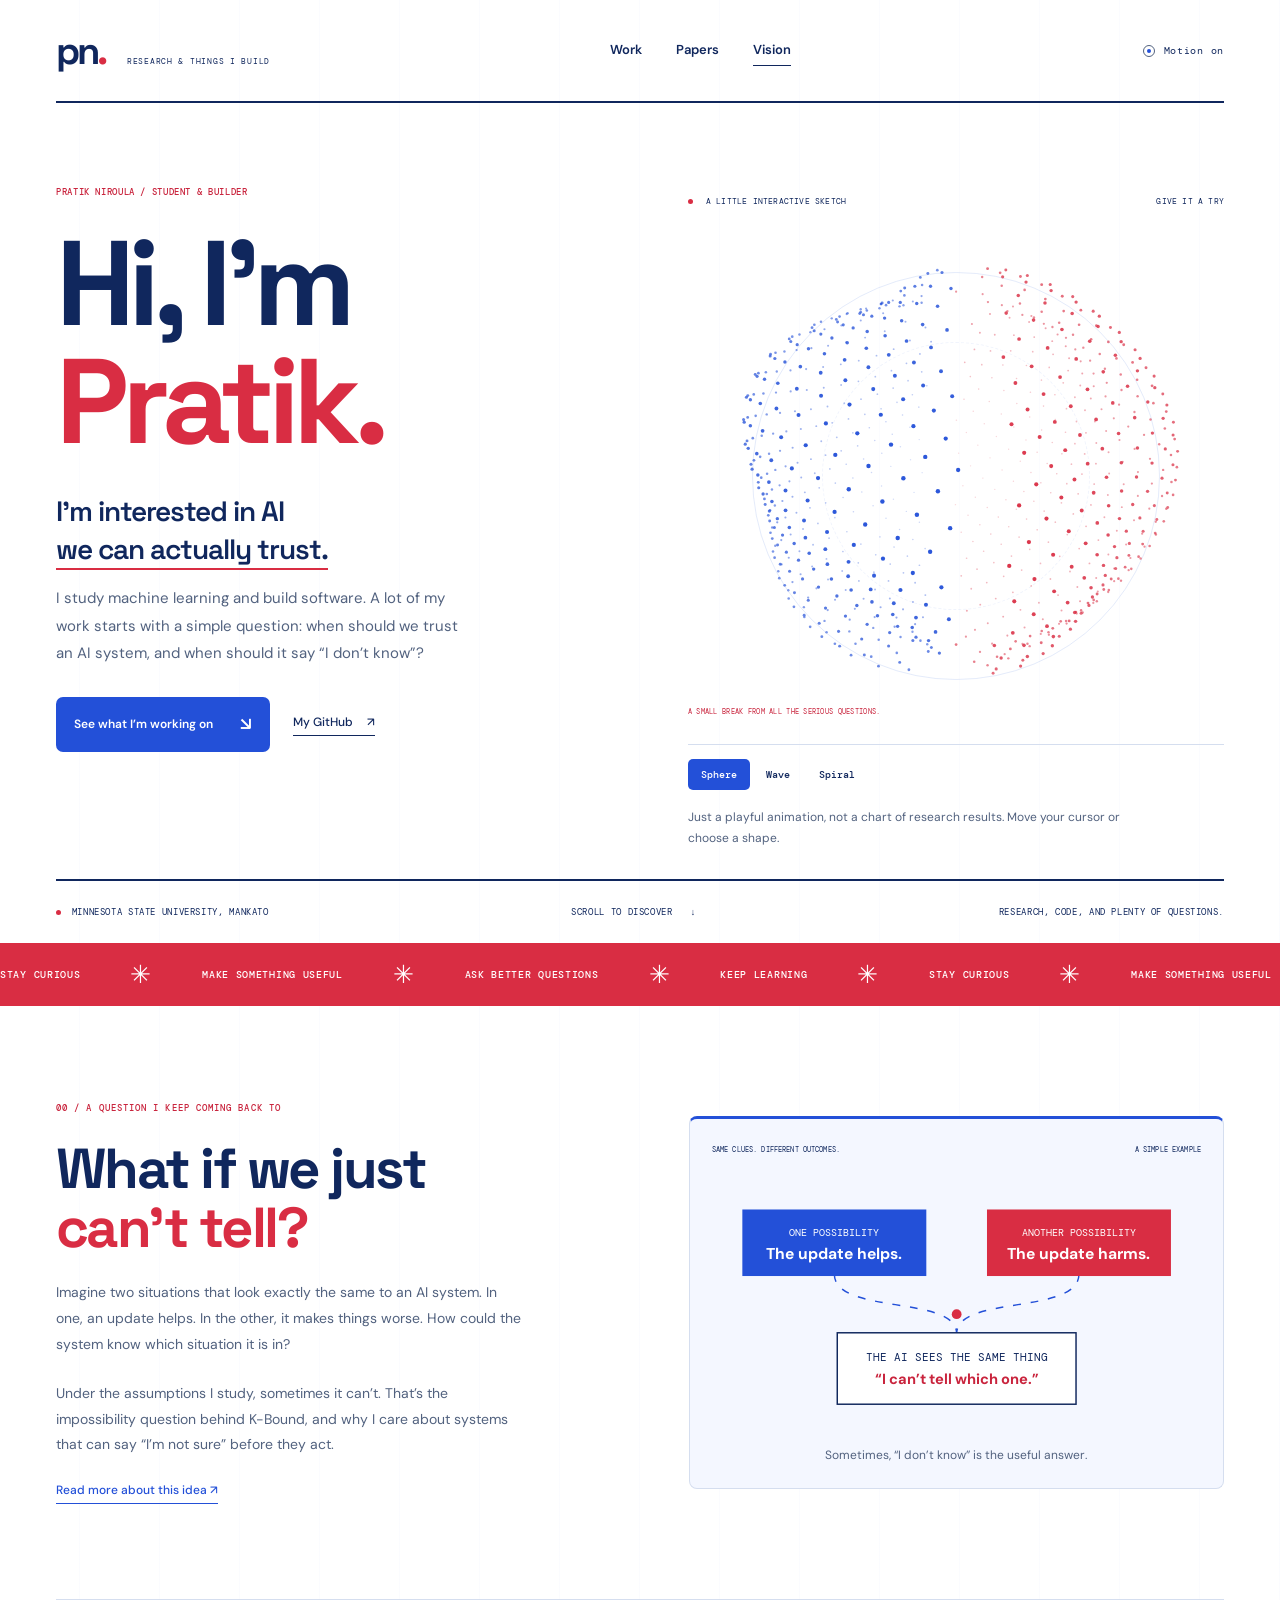
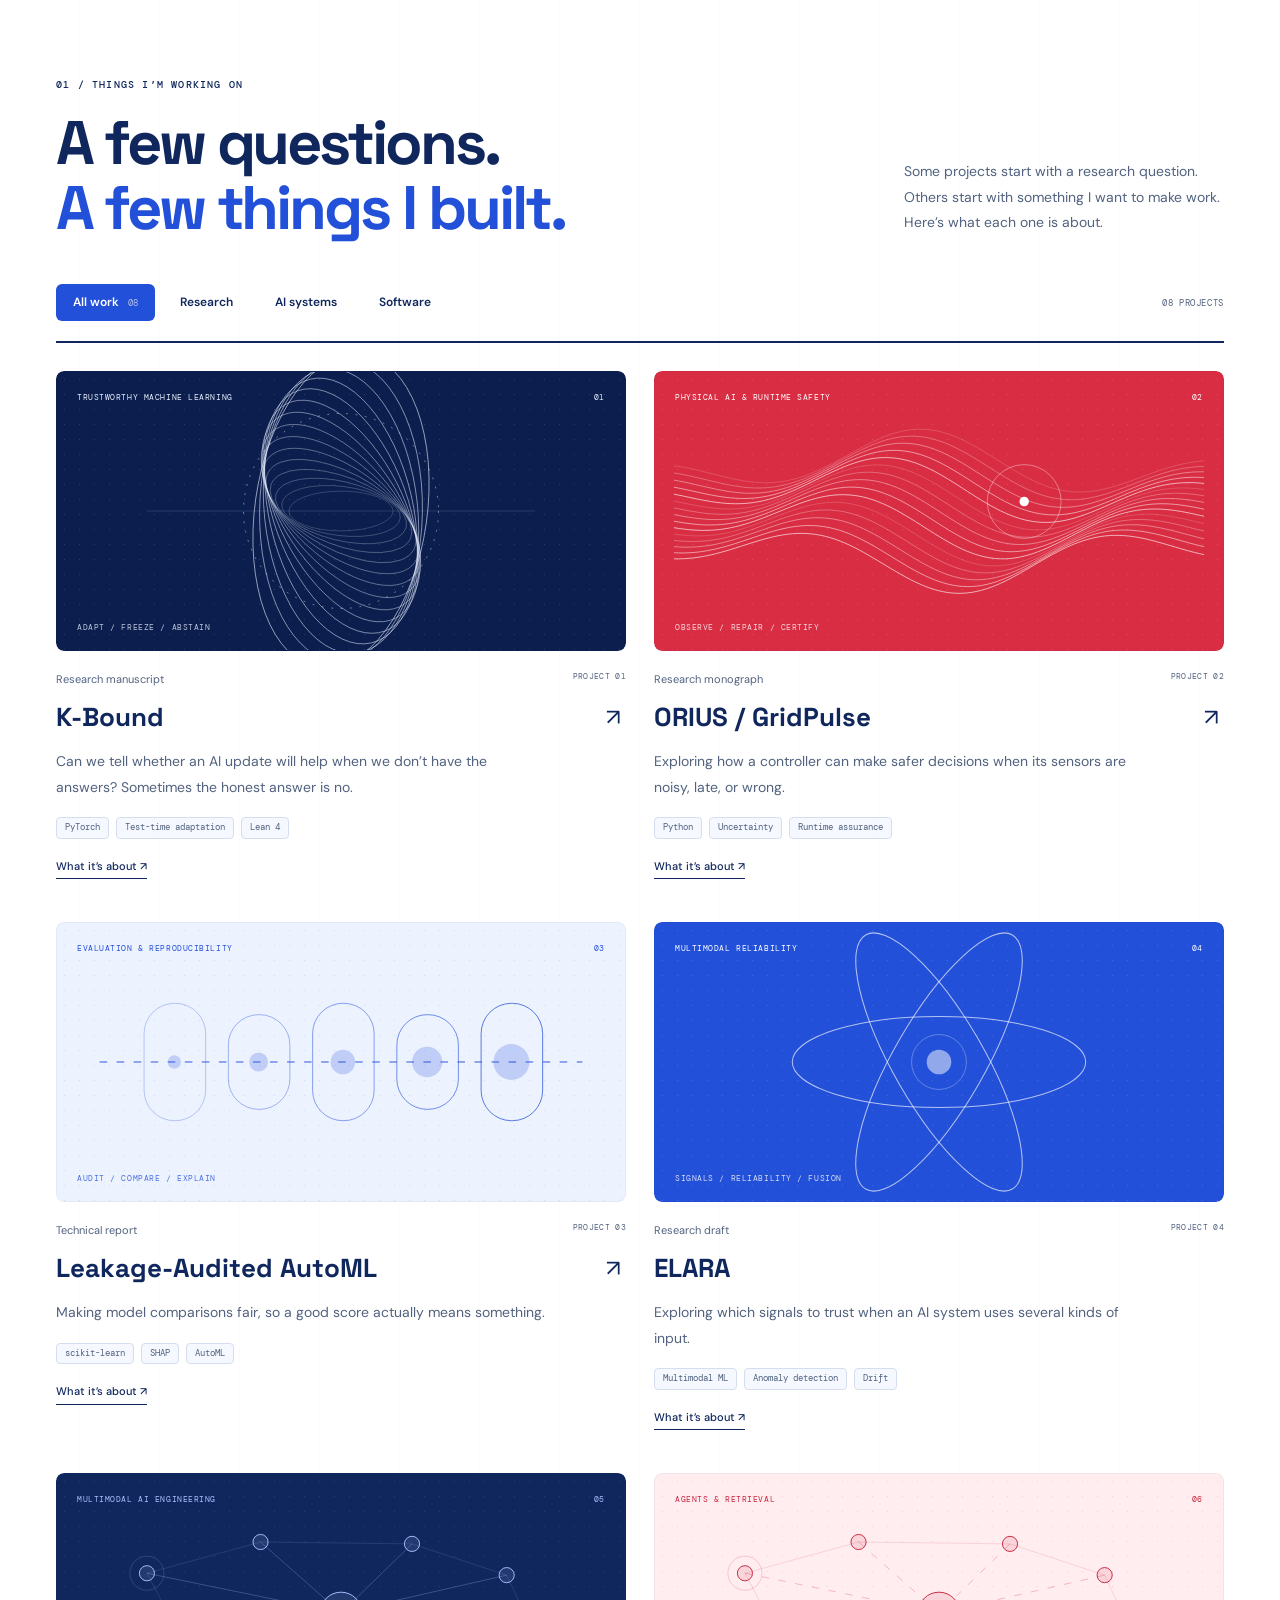
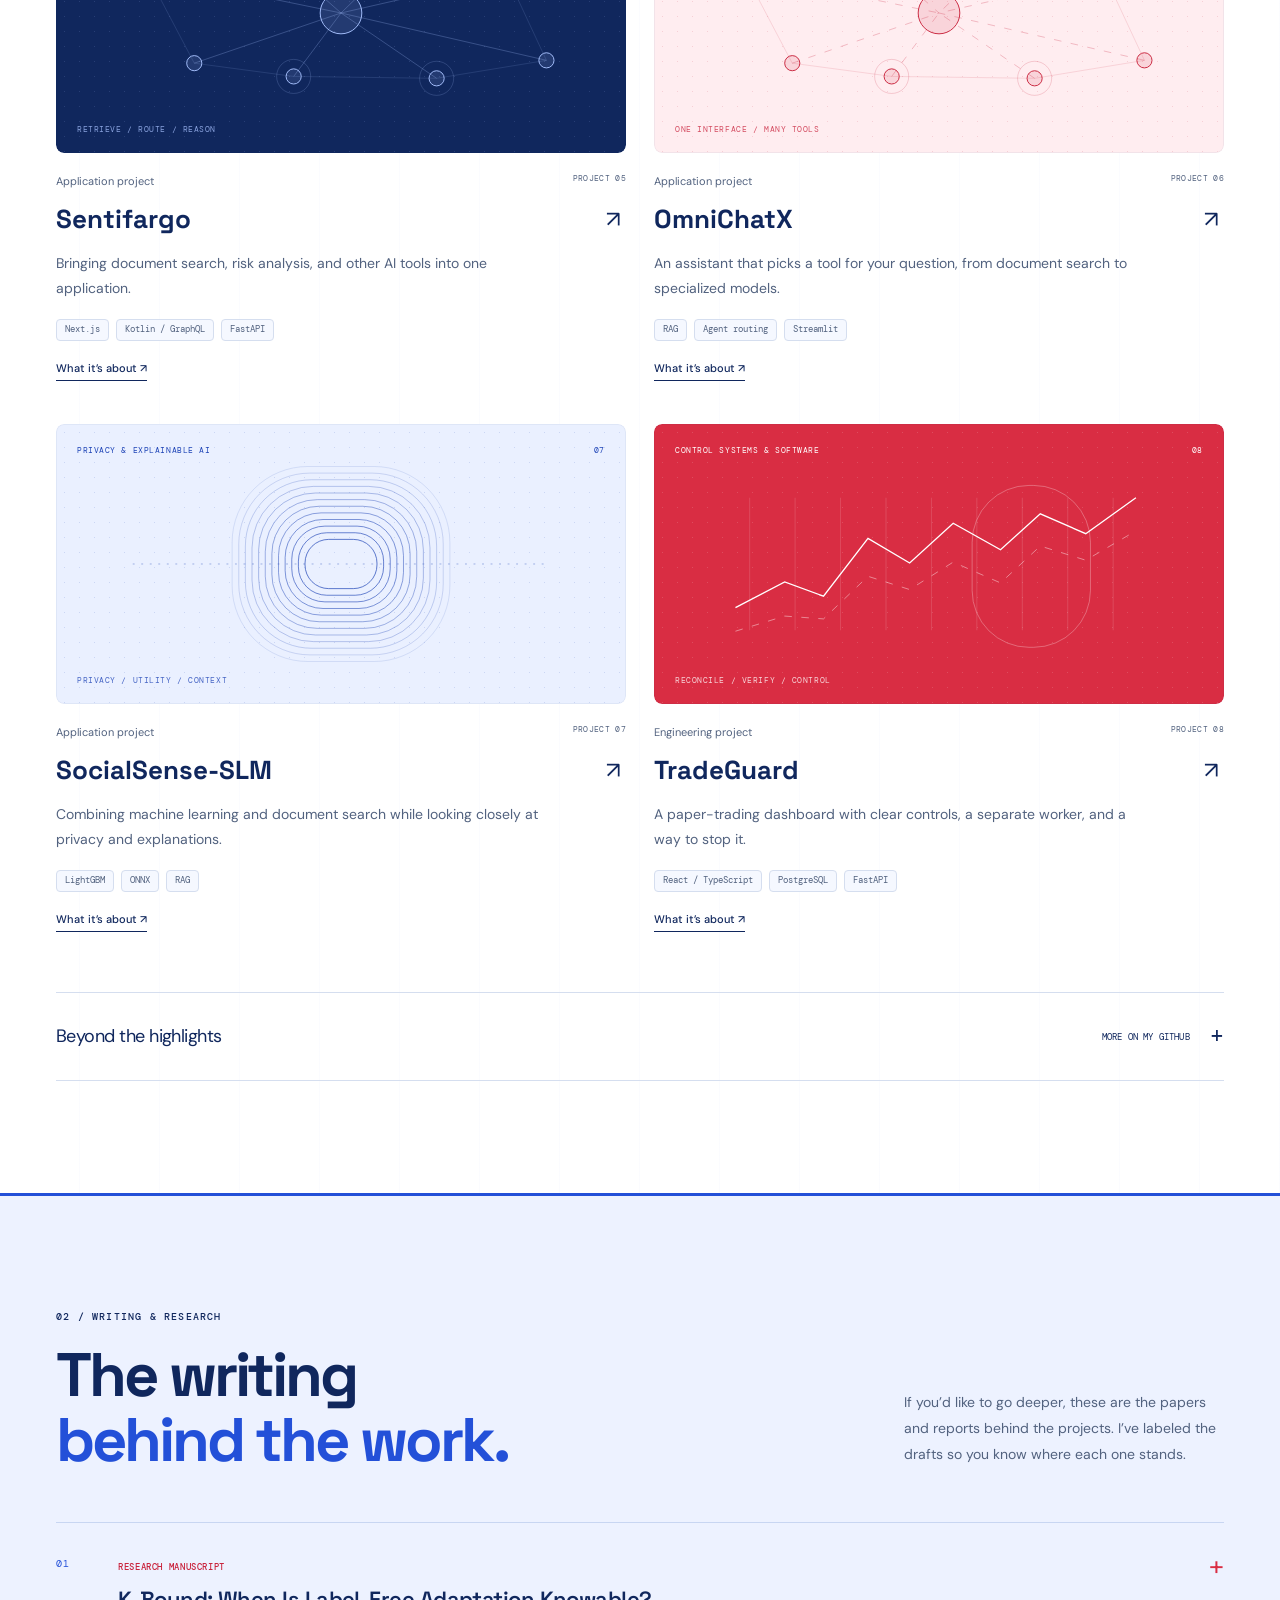
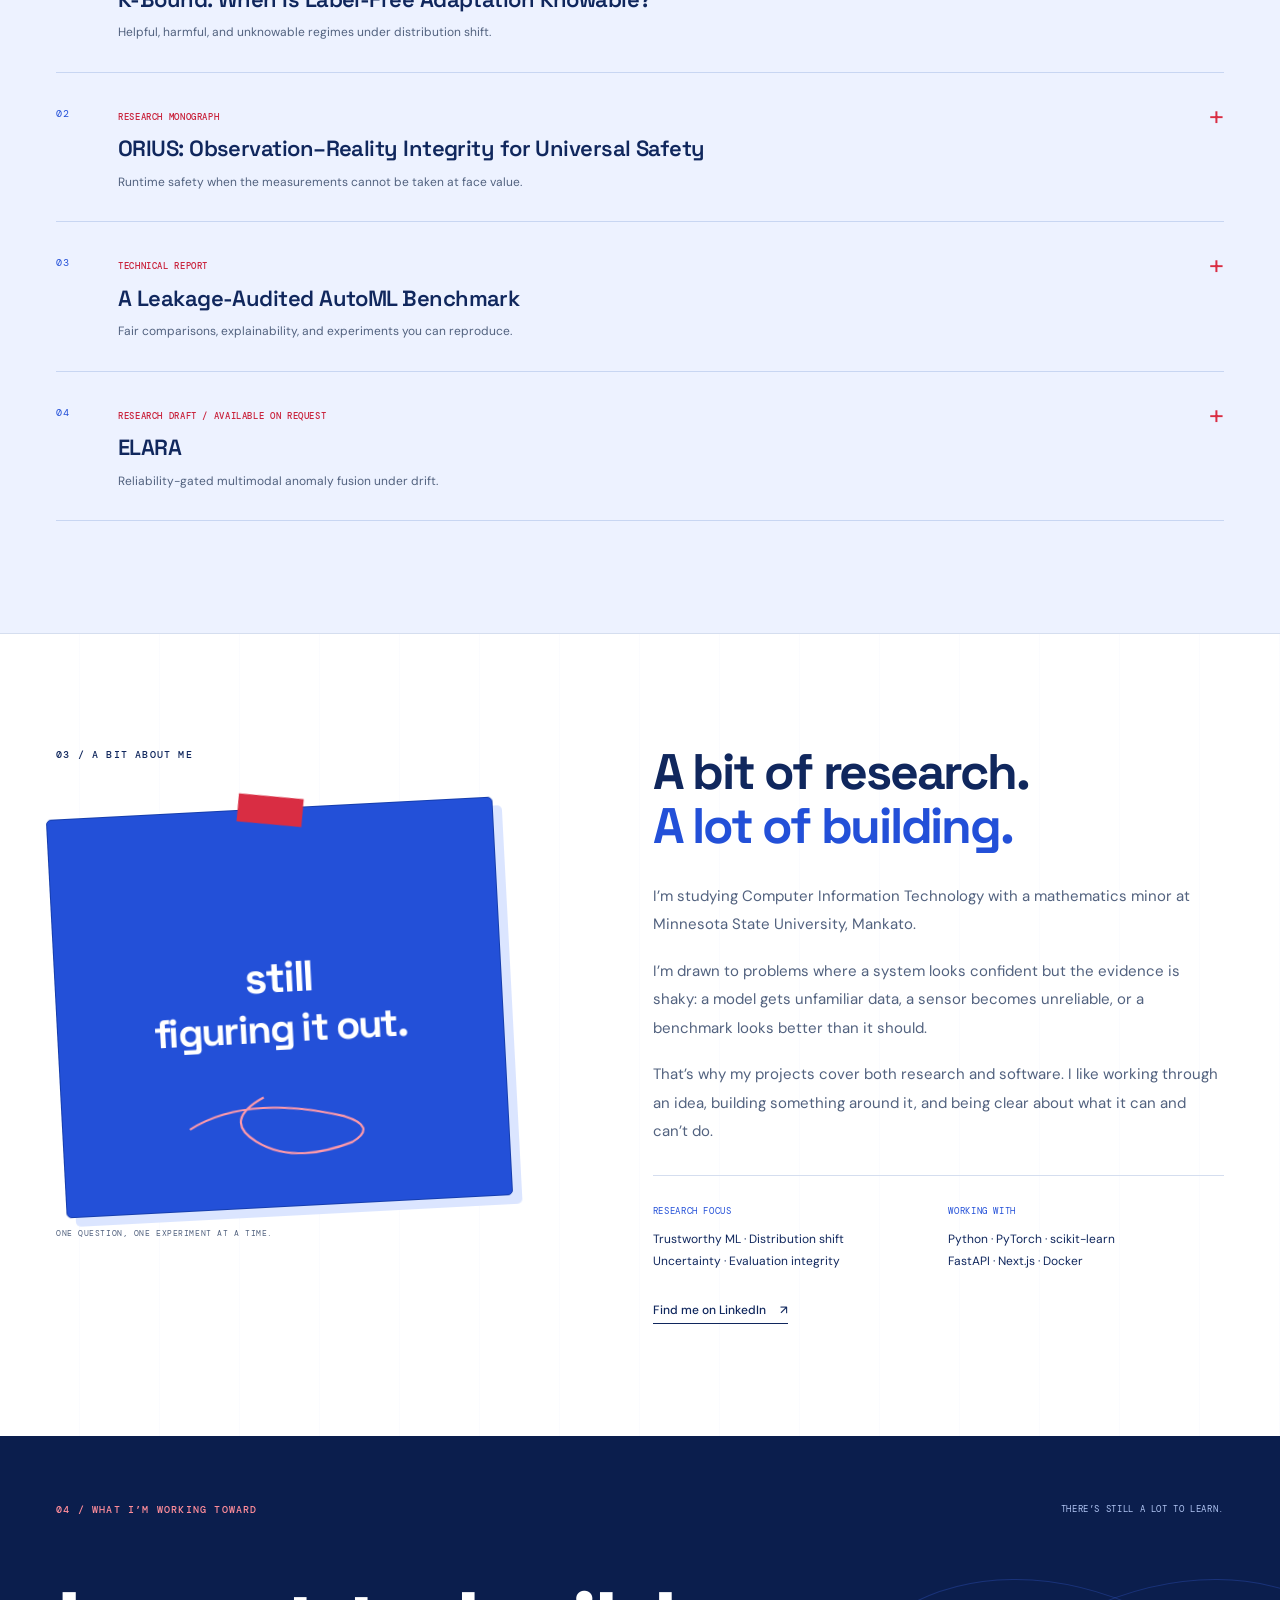
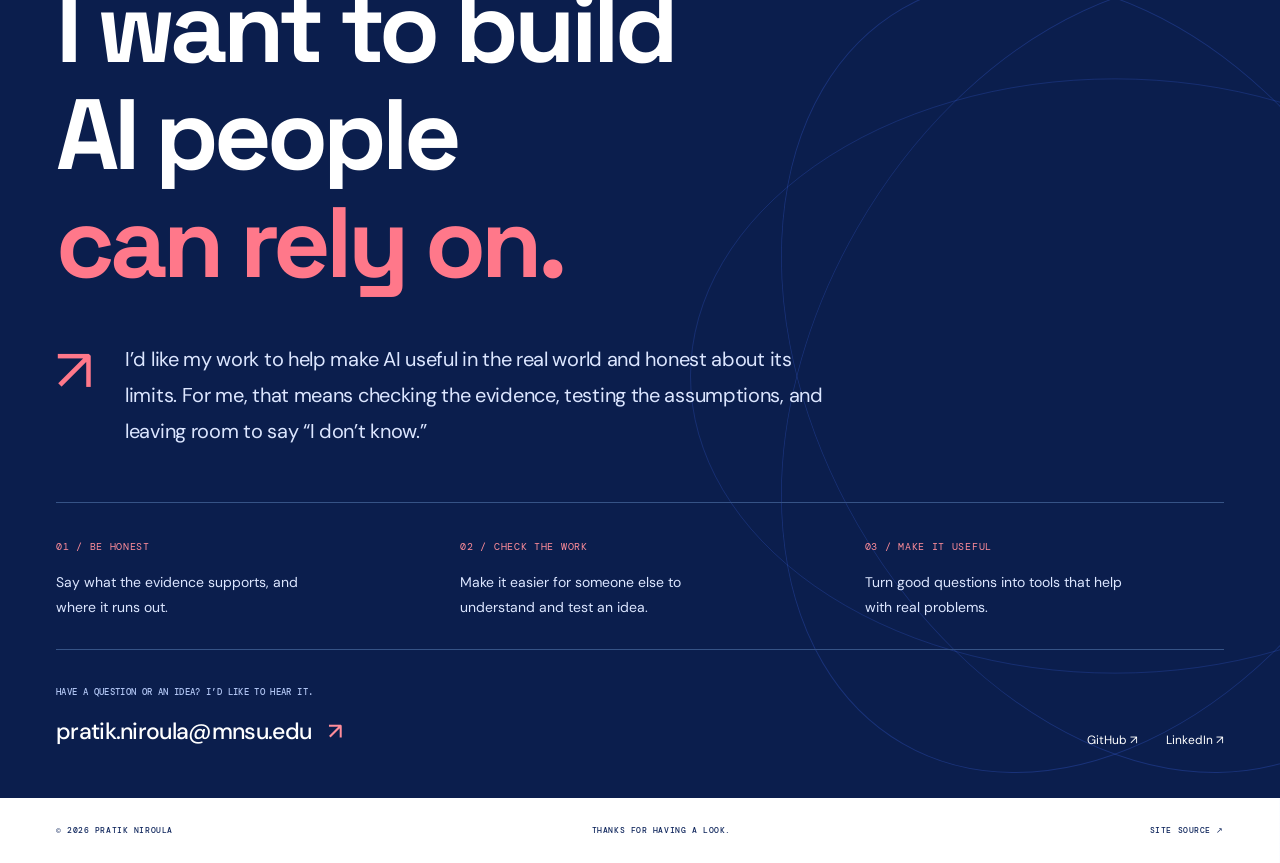
==== commit 626653da: "Make portfolio more personal and explain the decorative animation" ====
--- a/index.html
+++ b/index.html
@@ -4,10 +4,10 @@
   <meta charset="UTF-8" />
   <meta name="viewport" content="width=device-width, initial-scale=1" />
   <meta name="theme-color" content="#ffffff" />
-  <title>Pratik Niroula | At the edge of the knowable</title>
-  <meta name="description" content="Pratik Niroula explores trustworthy machine learning, distribution shift, and the systems that bring research into practice. Explore K-Bound, ELARA, ORIUS, AutoML, and more." />
-  <meta property="og:title" content="Pratik Niroula | At the edge of the knowable" />
-  <meta property="og:description" content="Machine learning research and software, from label-free adaptation to multimodal AI. Explore the projects, papers, and ideas behind the code." />
+  <title>Pratik Niroula | Research & things I build</title>
+  <meta name="description" content="I’m Pratik Niroula, a student building software and exploring when to trust machine learning. Here are my projects, papers, and ideas." />
+  <meta property="og:title" content="Pratik Niroula | Research & things I build" />
+  <meta property="og:description" content="A bit about me, the questions I’m exploring, and the research and software I’m working on." />
   <meta property="og:type" content="website" />
   <meta property="og:url" content="https://pratikn03.github.io/Website/" />
   <link rel="canonical" href="https://pratikn03.github.io/Website/" />
@@ -23,44 +23,45 @@
   <a class="skip-link" href="#main">Skip to content</a>
   <div class="page-progress" aria-hidden="true"></div>
   <header class="site-header wrap">
-    <a class="wordmark" href="#home" aria-label="Pratik Niroula, home">pn<span class="brand-dot">.</span><span class="wordmark-caption">RESEARCH AT THE LIMIT</span></a>
+    <a class="wordmark" href="#home" aria-label="Pratik Niroula, home">pn<span class="brand-dot">.</span><span class="wordmark-caption">RESEARCH & THINGS I BUILD</span></a>
     <nav class="primary-nav" aria-label="Main navigation"><a href="#work">Work</a><a href="#papers">Papers</a><a href="#vision">Vision</a></nav>
     <button class="motion-toggle mono" id="motion-toggle" type="button" aria-pressed="true"><span class="motion-indicator" aria-hidden="true"></span><span id="motion-label">Motion on</span></button>
   </header>
   <main id="main">
     <section class="hero wrap" id="home" aria-labelledby="hero-title">
       <div class="hero-copy">
-        <p class="eyebrow intro-in">PRATIK NIROULA / MACHINE LEARNING RESEARCH</p>
-        <h1 id="hero-title" class="intro-in">Pratik<br><em>Niroula.</em><span class="name-star" aria-hidden="true">✳</span></h1>
-        <p class="hero-statement intro-in">At the edge of<br><span class="underlined">what can be known.</span></p>
-        <p class="hero-description intro-in">My research starts with impossibility: what the evidence cannot tell us, and how to build responsibly from there.</p>
-        <div class="hero-actions intro-in"><a class="button button-dark" href="#work">Explore my work <span aria-hidden="true">↘</span></a><a class="text-link" href="https://github.com/Pratikn03" target="_blank" rel="noopener noreferrer">Find me on GitHub <span aria-hidden="true">↗</span></a></div>
+        <p class="eyebrow intro-in">PRATIK NIROULA / STUDENT & BUILDER</p>
+        <h1 id="hero-title" class="intro-in">Hi, I’m<br><em>Pratik.</em></h1>
+        <p class="hero-statement intro-in">I’m interested in AI<br><span class="underlined">we can actually trust.</span></p>
+        <p class="hero-description intro-in">I study machine learning and build software. A lot of my work starts with a simple question: when should we trust an AI system, and when should it say “I don’t know”?</p>
+        <div class="hero-actions intro-in"><a class="button button-dark" href="#work">See what I’m working on <span aria-hidden="true">↘</span></a><a class="text-link" href="https://github.com/Pratikn03" target="_blank" rel="noopener noreferrer">My GitHub <span aria-hidden="true">↗</span></a></div>
       </div>
       <div class="hero-lab intro-in" id="particle-stage">
-        <div class="lab-heading mono"><span><i class="tiny-dot" aria-hidden="true"></i> WHERE EVIDENCE RUNS OUT</span><span>FIG. 001</span></div>
+        <div class="lab-heading mono"><span><i class="tiny-dot" aria-hidden="true"></i> A LITTLE INTERACTIVE SKETCH</span><span>GIVE IT A TRY</span></div>
         <div class="sculpture-frame">
           <div class="orbit-guide guide-one" aria-hidden="true"></div><div class="orbit-guide guide-two" aria-hidden="true"></div>
-          <canvas id="particle-canvas" width="600" height="600" role="img" aria-label="Red and blue particle fields represent alternative possibilities. The Boundary, Signal, and Trajectory buttons change the study.">An abstract study of particles in motion.</canvas>
-          <span class="axis-label axis-top mono" aria-hidden="true">y</span><span class="axis-label axis-right mono" aria-hidden="true">x</span><span class="lab-coordinate mono" aria-hidden="true">SAME SIGNAL. DIFFERENT POSSIBILITIES.</span>
+          <canvas id="particle-canvas" width="600" height="600" role="img" aria-label="A decorative red and blue particle animation. Choose Sphere, Wave, or Spiral to change its shape. The dots are not research data.">An abstract study of particles in motion.</canvas>
+          <span class="lab-coordinate mono" aria-hidden="true">A SMALL BREAK FROM ALL THE SERIOUS QUESTIONS.</span>
         </div>
-        <div class="lab-bottom"><div class="shape-controls" role="group" aria-label="Particle shape"><button type="button" class="is-active" data-shape="orbit" aria-pressed="true">Boundary</button><button type="button" data-shape="wave" aria-pressed="false">Signal</button><button type="button" data-shape="flow" aria-pressed="false">Trajectory</button></div><span class="lab-hint mono">MOVE TO EXPLORE <span aria-hidden="true">↗</span></span></div>
+        <div class="lab-bottom"><div class="shape-controls" role="group" aria-label="Particle shape"><button type="button" class="is-active" data-shape="orbit" aria-pressed="true">Sphere</button><button type="button" data-shape="wave" aria-pressed="false">Wave</button><button type="button" data-shape="flow" aria-pressed="false">Spiral</button></div><span class="lab-hint mono">TRY MOVING YOUR CURSOR <span aria-hidden="true">↗</span></span></div>
       </div>
-      <div class="hero-foot mono"><span><i class="tiny-dot" aria-hidden="true"></i> MINNESOTA STATE UNIVERSITY, MANKATO</span><a href="#work">SCROLL TO DISCOVER <span aria-hidden="true">↓</span></a><span>LIMITS FIRST. POSSIBILITIES NEXT.</span></div>
+      <p class="sketch-explanation">Just a playful animation, not a chart of research results. Move your cursor or choose a shape.</p>
+      <div class="hero-foot mono"><span><i class="tiny-dot" aria-hidden="true"></i> MINNESOTA STATE UNIVERSITY, MANKATO</span><a href="#work">SCROLL TO DISCOVER <span aria-hidden="true">↓</span></a><span>RESEARCH, CODE, AND PLENTY OF QUESTIONS.</span></div>
     </section>
-    <div class="ticker" aria-hidden="true"><div class="ticker-track"><span>STUDY THE LIMITS <b>✳</b> QUESTION THE POSSIBLE <b>✳</b> MAKE UNCERTAINTY VISIBLE <b>✳</b> BUILD WITH EVIDENCE <b>✳</b></span><span>STUDY THE LIMITS <b>✳</b> QUESTION THE POSSIBLE <b>✳</b> MAKE UNCERTAINTY VISIBLE <b>✳</b> BUILD WITH EVIDENCE <b>✳</b></span></div></div>
+    <div class="ticker" aria-hidden="true"><div class="ticker-track"><span>STAY CURIOUS <b>✳</b> MAKE SOMETHING USEFUL <b>✳</b> ASK BETTER QUESTIONS <b>✳</b> KEEP LEARNING <b>✳</b></span><span>STAY CURIOUS <b>✳</b> MAKE SOMETHING USEFUL <b>✳</b> ASK BETTER QUESTIONS <b>✳</b> KEEP LEARNING <b>✳</b></span></div></div>
     <section class="impossibility-section wrap" id="impossibility" aria-labelledby="impossibility-title">
-      <div class="premise-copy reveal"><p class="eyebrow">00 / THE QUESTION BEHIND THE WORK</p><h2 id="impossibility-title">Impossibility<br>is <em>information.</em></h2><p>Within a stated model class, the same observations can be consistent with different outcomes. More computation alone does not supply the missing evidence.</p><p>That is where my research begins: understanding which decisions are supported, which are ruled out, and when a system should abstain.</p><a class="text-link" href="#papers">Explore the research ↗</a></div>
-      <div class="premise-diagram reveal"><div class="diagram-label mono"><span>THE IDENTIFIABILITY QUESTION</span><span>FIG. 002</span></div><svg viewBox="0 0 500 260" role="img" aria-label="A conceptual illustration: two possible worlds share the same observation but have different adaptation outcomes."><path class="flow-line" d="M125 90C125 132 250 111 250 151M375 90C375 132 250 111 250 151" fill="none" stroke="#2350d8" stroke-width="1.5"/><rect x="31" y="24" width="188" height="68" fill="#2350d8"/><rect x="281" y="24" width="188" height="68" fill="#d92d43"/><text x="125" y="51" text-anchor="middle" fill="white" font-size="10" font-family="DM Mono,monospace">POSSIBLE WORLD A</text><text x="125" y="75" text-anchor="middle" fill="white" font-size="16" font-family="DM Sans,sans-serif" font-weight="700">The update helps.</text><text x="375" y="51" text-anchor="middle" fill="white" font-size="10" font-family="DM Mono,monospace">POSSIBLE WORLD B</text><text x="375" y="75" text-anchor="middle" fill="white" font-size="16" font-family="DM Sans,sans-serif" font-weight="700">The update harms.</text><rect x="128" y="150" width="244" height="73" fill="white" stroke="#10275d" stroke-width="1.5"/><text x="250" y="179" text-anchor="middle" fill="#10275d" font-size="11" font-family="DM Mono,monospace">THE SAME OBSERVATION</text><text x="250" y="202" text-anchor="middle" fill="#c9243d" font-size="15" font-family="DM Sans,sans-serif" font-weight="700">An unresolved decision.</text><circle cx="250" cy="131" r="5" fill="#d92d43"/></svg><p class="diagram-caption">Knowing the boundary is part of knowing what to do.</p></div>
+      <div class="premise-copy reveal"><p class="eyebrow">00 / A QUESTION I KEEP COMING BACK TO</p><h2 id="impossibility-title">What if we just<br><em>can’t tell?</em></h2><p>Imagine two situations that look exactly the same to an AI system. In one, an update helps. In the other, it makes things worse. How could the system know which situation it is in?</p><p>Under the assumptions I study, sometimes it can’t. That’s the impossibility question behind K-Bound, and why I care about systems that can say “I’m not sure” before they act.</p><a class="text-link" href="#papers">Read more about this idea ↗</a></div>
+      <div class="premise-diagram reveal"><div class="diagram-label mono"><span>SAME CLUES. DIFFERENT OUTCOMES.</span><span>A SIMPLE EXAMPLE</span></div><svg viewBox="0 0 500 260" role="img" aria-label="A conceptual illustration: two possible worlds share the same observation but have different adaptation outcomes."><path class="flow-line" d="M125 90C125 132 250 111 250 151M375 90C375 132 250 111 250 151" fill="none" stroke="#2350d8" stroke-width="1.5"/><rect x="31" y="24" width="188" height="68" fill="#2350d8"/><rect x="281" y="24" width="188" height="68" fill="#d92d43"/><text x="125" y="51" text-anchor="middle" fill="white" font-size="10" font-family="DM Mono,monospace">ONE POSSIBILITY</text><text x="125" y="75" text-anchor="middle" fill="white" font-size="16" font-family="DM Sans,sans-serif" font-weight="700">The update helps.</text><text x="375" y="51" text-anchor="middle" fill="white" font-size="10" font-family="DM Mono,monospace">ANOTHER POSSIBILITY</text><text x="375" y="75" text-anchor="middle" fill="white" font-size="16" font-family="DM Sans,sans-serif" font-weight="700">The update harms.</text><rect x="128" y="150" width="244" height="73" fill="white" stroke="#10275d" stroke-width="1.5"/><text x="250" y="179" text-anchor="middle" fill="#10275d" font-size="11" font-family="DM Mono,monospace">THE AI SEES THE SAME THING</text><text x="250" y="202" text-anchor="middle" fill="#c9243d" font-size="15" font-family="DM Sans,sans-serif" font-weight="700">“I can’t tell which one.”</text><circle cx="250" cy="131" r="5" fill="#d92d43"/></svg><p class="diagram-caption">Sometimes, “I don’t know” is the useful answer.</p></div>
     </section>
     <section class="work-section wrap section-space" id="work" aria-labelledby="work-title">
-      <div class="section-heading reveal"><div><p class="eyebrow">01 / SELECTED WORK</p><h2 id="work-title">Work at<br>the <em>boundary.</em></h2></div><p class="section-intro">A collection of research questions and things I built to explore them. Open a project for the story behind the code.</p></div>
+      <div class="section-heading reveal"><div><p class="eyebrow">01 / THINGS I’M WORKING ON</p><h2 id="work-title">A few questions.<br><em>A few things I built.</em></h2></div><p class="section-intro">Some projects start with a research question. Others start with something I want to make work. Here’s what each one is about.</p></div>
       <div class="work-toolbar reveal"><div class="filter-list" role="group" aria-label="Filter projects"><button type="button" class="is-active" data-filter="all" aria-pressed="true">All work <span>08</span></button><button type="button" data-filter="research" aria-pressed="false">Research</button><button type="button" data-filter="ai" aria-pressed="false">AI systems</button><button type="button" data-filter="software" aria-pressed="false">Software</button></div><p class="mono result-count" id="project-count" aria-live="polite">08 PROJECTS</p></div>
       <div class="project-grid" id="project-grid"></div>
       <noscript><p>Explore my work directly: <a href="https://github.com/Pratikn03/K-Bound">K-Bound</a>, <a href="https://github.com/Pratikn03/Capstone_Projects">ORIUS</a>, <a href="https://github.com/Pratikn03/Auto_ML">AutoML</a>, <a href="https://github.com/Pratikn03/Cis380">Sentifargo</a>, <a href="https://github.com/Pratikn03/Recommnder_System">OmniChatX</a>, <a href="https://github.com/Pratikn03/GropAI">SocialSense</a>, and <a href="https://github.com/Pratikn03/Trading">TradeGuard</a>. ELARA is a research draft available by email.</p></noscript>
-      <details class="repository-index reveal" id="repository-index"><summary><span>Beyond the highlights</span><span class="mono">THE FULL GITHUB INDEX <span aria-hidden="true">+</span></span></summary><p class="archive-intro">Research, applications, coursework, and earlier experiments. Each entry links to its source repository.</p><div id="repository-list" class="repository-list"></div><p id="repository-status" class="mono archive-status" aria-live="polite">Public repository collection</p><a class="text-link" href="https://github.com/Pratikn03?tab=repositories" target="_blank" rel="noopener noreferrer">Browse all repositories on GitHub <span aria-hidden="true">↗</span></a></details>
+      <details class="repository-index reveal" id="repository-index"><summary><span>Beyond the highlights</span><span class="mono">MORE ON MY GITHUB <span aria-hidden="true">+</span></span></summary><p class="archive-intro">You’ll also find coursework, earlier experiments, and projects I’m still figuring out. These links take you to the code.</p><div id="repository-list" class="repository-list"></div><p id="repository-status" class="mono archive-status" aria-live="polite">Public repository collection</p><a class="text-link" href="https://github.com/Pratikn03?tab=repositories" target="_blank" rel="noopener noreferrer">Browse all repositories on GitHub <span aria-hidden="true">↗</span></a></details>
     </section>
     <section class="papers-section" id="papers" aria-labelledby="papers-title"><div class="wrap section-space">
-      <div class="section-heading reveal"><div><p class="eyebrow">02 / PAPERS & MANUSCRIPTS</p><h2 id="papers-title">The ideas.<br>The <em>evidence.</em></h2></div><p class="section-intro">The questions, methods, and written work behind my research. Manuscripts and technical reports, with their current status made explicit.</p></div>
+      <div class="section-heading reveal"><div><p class="eyebrow">02 / WRITING & RESEARCH</p><h2 id="papers-title">The writing<br><em>behind the work.</em></h2></div><p class="section-intro">If you’d like to go deeper, these are the papers and reports behind the projects. I’ve labeled the drafts so you know where each one stands.</p></div>
       <div class="paper-list">
         <details class="paper reveal"><summary><span class="paper-number mono">01</span><div><span class="paper-kind mono">RESEARCH MANUSCRIPT</span><h3>K-Bound: When Is Label-Free Adaptation Knowable?</h3><p>Helpful, harmful, and unknowable regimes under distribution shift.</p></div><span class="paper-plus" aria-hidden="true">+</span></summary><div class="paper-body"><p>When a model sees unfamiliar data without correct labels, how can it know whether an update will help? K-Bound studies when the available evidence supports adapting, freezing, or abstaining. A separate practical method, KGA, uses calibrated benefit intervals learned from earlier labeled cases.</p><p>The work separates a theoretical decision frontier from empirical advice. Guarantees depend on explicit assumptions and coverage; the project does not claim that adaptation always helps.</p><div class="paper-links"><a class="button button-dark" href="https://github.com/Pratikn03/K-Bound/blob/main/docs/research/kbound/release/current/kbound_short_main.pdf" target="_blank" rel="noopener noreferrer">Read main paper ↗</a><a class="text-link" href="https://github.com/Pratikn03/K-Bound/blob/main/docs/research/kbound/release/current/kbound_full_report.pdf" target="_blank" rel="noopener noreferrer">Full report ↗</a><a class="text-link" href="https://github.com/Pratikn03/K-Bound" target="_blank" rel="noopener noreferrer">Code ↗</a></div></div></details>
         <details class="paper reveal"><summary><span class="paper-number mono">02</span><div><span class="paper-kind mono">RESEARCH MONOGRAPH</span><h3>ORIUS: Observation–Reality Integrity for Universal Safety</h3><p>Runtime safety when the measurements cannot be taken at face value.</p></div><span class="paper-plus" aria-hidden="true">+</span></summary><div class="paper-body"><p>A controller can look safe according to its sensors while the physical system is already outside its constraints. ORIUS connects observation quality, uncertainty, action repair, fallback behavior, and auditable certificates at the moment an action is released.</p><p>Battery dispatch is the primary reference implementation. Autonomous-vehicle replay and retrospective healthcare monitoring provide additional, bounded application studies. The depth of evidence differs across domains.</p><div class="paper-links"><a class="button button-dark" href="https://github.com/Pratikn03/Capstone_Projects/blob/main/paper/paper.pdf" target="_blank" rel="noopener noreferrer">Read monograph ↗</a><a class="text-link" href="https://github.com/Pratikn03/Capstone_Projects" target="_blank" rel="noopener noreferrer">Code & documentation ↗</a></div></div></details>
@@ -68,16 +69,16 @@
         <details class="paper reveal"><summary><span class="paper-number mono">04</span><div><span class="paper-kind mono">RESEARCH DRAFT / AVAILABLE ON REQUEST</span><h3>ELARA</h3><p>Reliability-gated multimodal anomaly fusion under drift.</p></div><span class="paper-plus" aria-hidden="true">+</span></summary><div class="paper-body"><p>Different modalities can become unreliable in different ways. ELARA explores how reliability signals can guide multimodal anomaly fusion when the data distribution changes, rather than treating every input as equally trustworthy.</p><p>This is a research draft. Contact me for the manuscript and to discuss the current scope.</p><div class="paper-links"><a class="button button-dark" href="mailto:pratik.niroula@mnsu.edu?subject=ELARA%20manuscript%20request">Request manuscript ↗</a><button type="button" class="text-link" data-project="elara">Project overview ↗</button></div></div></details>
       </div>
     </div></section>
-    <section class="about-section wrap section-space" id="about" aria-labelledby="about-title"><div class="about-note reveal"><p class="eyebrow">03 / THE PERSON BEHIND THE WORK</p><div class="note-art" aria-hidden="true"><span>question</span><em>everything.</em><svg viewBox="0 0 200 80"><path d="M12 42 Q65 12 154 37 Q184 48 160 61 Q105 79 72 56 Q42 35 81 16" fill="none" stroke="currentColor" stroke-width="2" /></svg></div><p class="mono">THE NEXT IDEA STARTS WITH A QUESTION.</p></div><div class="about-copy reveal"><h2 id="about-title">Question first.<br><em>Then build.</em></h2><p>I’m Pratik, studying Computer Information Technology with a mathematics minor at Minnesota State University, Mankato.</p><p>I’m interested in what happens when machine learning leaves the comfort of a training dataset: inputs shift, sensors become unreliable, and confident answers can turn out to be wrong.</p><p>My work connects those questions to practical tools, from adaptation decisions and reproducible benchmarks to multimodal applications and APIs. I care about knowing what a system can do, explaining its limits, and making it useful.</p><div class="about-facts"><div><span class="mono">RESEARCH FOCUS</span><p>Trustworthy ML · Distribution shift<br>Uncertainty · Evaluation integrity</p></div><div><span class="mono">WORKING WITH</span><p>Python · PyTorch · scikit-learn<br>FastAPI · Next.js · Docker</p></div></div><a class="text-link" href="https://linkedin.com/in/pratik-niroula" target="_blank" rel="noopener noreferrer">More about my background <span aria-hidden="true">↗</span></a></div></section>
+    <section class="about-section wrap section-space" id="about" aria-labelledby="about-title"><div class="about-note reveal"><p class="eyebrow">03 / A BIT ABOUT ME</p><div class="note-art" aria-hidden="true"><span>still</span><em>figuring it out.</em><svg viewBox="0 0 200 80"><path d="M12 42 Q65 12 154 37 Q184 48 160 61 Q105 79 72 56 Q42 35 81 16" fill="none" stroke="currentColor" stroke-width="2" /></svg></div><p class="mono">ONE QUESTION, ONE EXPERIMENT AT A TIME.</p></div><div class="about-copy reveal"><h2 id="about-title">A bit of research.<br><em>A lot of building.</em></h2><p>I’m studying Computer Information Technology with a mathematics minor at Minnesota State University, Mankato.</p><p>I’m drawn to problems where a system looks confident but the evidence is shaky: a model gets unfamiliar data, a sensor becomes unreliable, or a benchmark looks better than it should.</p><p>That’s why my projects cover both research and software. I like working through an idea, building something around it, and being clear about what it can and can’t do.</p><div class="about-facts"><div><span class="mono">RESEARCH FOCUS</span><p>Trustworthy ML · Distribution shift<br>Uncertainty · Evaluation integrity</p></div><div><span class="mono">WORKING WITH</span><p>Python · PyTorch · scikit-learn<br>FastAPI · Next.js · Docker</p></div></div><a class="text-link" href="https://linkedin.com/in/pratik-niroula" target="_blank" rel="noopener noreferrer">Find me on LinkedIn <span aria-hidden="true">↗</span></a></div></section>
     <section class="vision-section" id="vision" aria-labelledby="vision-title"><div class="vision-rings" aria-hidden="true"><i></i><i></i><i></i></div><div class="wrap">
-      <div class="vision-top"><p class="eyebrow">04 / THE VISION</p><span class="mono">THE NEXT CHAPTER IS STILL UNWRITTEN.</span></div>
-      <h2 id="vision-title" class="reveal">AI that knows<br>its limits.<br><em>And earns<br>your trust.</em></h2>
-      <div class="vision-statement reveal"><span class="vision-mark" aria-hidden="true">↗</span><p>I want to build AI whose confidence is earned: through evidence, reproducible evaluation, and the ability to abstain when a decision is unresolved.</p></div>
-      <div class="vision-principles reveal"><div><span class="mono">01 / KNOW THE LIMITS</span><p>Make uncertainty visible before a system acts.</p></div><div><span class="mono">02 / ACT WITH EVIDENCE</span><p>Tie decisions to evidence and explicit assumptions.</p></div><div><span class="mono">03 / BUILD FOR REALITY</span><p>Turn these ideas into software people can examine and improve.</p></div></div>
-      <div class="vision-contact" id="contact"><div><p class="eyebrow">LET’S BUILD WHAT COMES NEXT.</p><a class="email-link" href="mailto:pratik.niroula@mnsu.edu">pratik.niroula@mnsu.edu <span aria-hidden="true">↗</span></a></div><div class="social-links"><a href="https://github.com/Pratikn03" target="_blank" rel="noopener noreferrer">GitHub ↗</a><a href="https://linkedin.com/in/pratik-niroula" target="_blank" rel="noopener noreferrer">LinkedIn ↗</a></div></div>
+      <div class="vision-top"><p class="eyebrow">04 / WHAT I’M WORKING TOWARD</p><span class="mono">THERE’S STILL A LOT TO LEARN.</span></div>
+      <h2 id="vision-title" class="reveal">I want to build<br>AI people<br><em>can rely on.</em></h2>
+      <div class="vision-statement reveal"><span class="vision-mark" aria-hidden="true">↗</span><p>I’d like my work to help make AI useful in the real world and honest about its limits. For me, that means checking the evidence, testing the assumptions, and leaving room to say “I don’t know.”</p></div>
+      <div class="vision-principles reveal"><div><span class="mono">01 / BE HONEST</span><p>Say what the evidence supports, and where it runs out.</p></div><div><span class="mono">02 / CHECK THE WORK</span><p>Make it easier for someone else to understand and test an idea.</p></div><div><span class="mono">03 / MAKE IT USEFUL</span><p>Turn good questions into tools that help with real problems.</p></div></div>
+      <div class="vision-contact" id="contact"><div><p class="eyebrow">HAVE A QUESTION OR AN IDEA? I’D LIKE TO HEAR IT.</p><a class="email-link" href="mailto:pratik.niroula@mnsu.edu">pratik.niroula@mnsu.edu <span aria-hidden="true">↗</span></a></div><div class="social-links"><a href="https://github.com/Pratikn03" target="_blank" rel="noopener noreferrer">GitHub ↗</a><a href="https://linkedin.com/in/pratik-niroula" target="_blank" rel="noopener noreferrer">LinkedIn ↗</a></div></div>
     </div></section>
   </main>
-  <footer class="site-footer wrap mono"><span>© <span id="year">2026</span> PRATIK NIROULA</span><span>LIMITS FIRST. POSSIBILITIES NEXT.</span><a href="https://github.com/Pratikn03/Website" target="_blank" rel="noopener noreferrer">SITE SOURCE ↗</a></footer>
-  <dialog id="project-dialog" aria-labelledby="detail-title"><div class="dialog-top"><span class="mono">PROJECT FIELD NOTES</span><form method="dialog"><button type="submit" class="dialog-close" aria-label="Close project details">✕</button></form></div><div id="dialog-content"></div></dialog>
+  <footer class="site-footer wrap mono"><span>© <span id="year">2026</span> PRATIK NIROULA</span><span>THANKS FOR HAVING A LOOK.</span><a href="https://github.com/Pratikn03/Website" target="_blank" rel="noopener noreferrer">SITE SOURCE ↗</a></footer>
+  <dialog id="project-dialog" aria-labelledby="detail-title"><div class="dialog-top"><span class="mono">A CLOSER LOOK AT THE PROJECT</span><form method="dialog"><button type="submit" class="dialog-close" aria-label="Close project details">✕</button></form></div><div id="dialog-content"></div></dialog>
 </body>
 </html>
--- a/portfolio.css
+++ b/portfolio.css
@@ -23,3 +23,9 @@
 @media(max-width:1050px){.hero{column-gap:27px}.hero h1{font-size:8.8vw}.hero-statement{font-size:26px}.impossibility-section{gap:35px;padding-block:75px}.premise-diagram{padding-inline:14px}.diagram-label{font-size:7px}.about-copy h2{font-size:43px}.note-art>span{font-size:43px}.note-art>em{font-size:45px}.vision-principles{gap:26px}.vision-rings{right:-440px}.lab-hint{display:none}}
 @media(max-width:740px){.primary-nav{gap:19px}.hero{grid-template-columns:1fr;padding-top:47px}.hero h1{font-size:clamp(62px,17vw,100px);line-height:.98;letter-spacing:-.065em}.hero h1 em{letter-spacing:-.065em}.hero-statement{font-size:28px;margin-top:27px}.hero-copy>.eyebrow{font-size:8px;letter-spacing:.08em}.hero-lab{margin-top:31px;padding-top:20px}.lab-heading{font-size:8px}.lab-coordinate{font-size:7px}.lab-hint{display:none}.hero-foot{font-size:7px;margin-top:24px}.ticker-track>span{font-size:9px}.impossibility-section{grid-template-columns:1fr;gap:34px;padding-block:63px}.premise-copy h2{font-size:clamp(40px,9.5vw,57px);margin-top:19px}.premise-copy>p:not(.eyebrow){font-size:13px;margin-top:20px}.premise-diagram{padding:21px 16px}.diagram-label{font-size:7px}.premise-diagram svg{margin-top:23px}.section-heading h2{font-size:50px;line-height:1.08}.section-heading>.section-intro{padding-left:17px}.work-section{padding-top:64px}.note-art>span{font-size:43px}.note-art>em{font-size:45px}.about-copy h2{font-size:44px}.vision-section{padding-top:44px}.vision-top>.mono{display:none}.vision-section h2{font-size:clamp(42px,10.5vw,74px);letter-spacing:-.07em;margin-top:35px;line-height:1.05}.vision-section h2 em{letter-spacing:-.07em}.vision-statement{gap:17px;margin-top:29px}.vision-mark{font-size:37px}.vision-statement>p{font-size:15px;line-height:1.85}.vision-principles{grid-template-columns:1fr;gap:25px;margin-top:33px;padding-block:26px}.vision-principles .mono{font-size:9px}.vision-principles p{max-width:none;font-size:13px;margin-top:7px}.vision-contact{align-items:flex-start;flex-direction:column;gap:27px;margin-top:28px}.vision-contact .email-link{font-size:19px}.vision-contact .email-link span{margin-left:5px}.vision-rings{width:620px;height:620px;right:-420px;top:15%}}
 @media(max-width:360px){.hero h1{font-size:58px}.hero-copy>.eyebrow{font-size:7px}.hero-statement{font-size:25px}.primary-nav{gap:13px}.wordmark{font-size:34px}.hero-foot{font-size:6px}.lab-heading{font-size:7px}.shape-controls button{font-size:8px;padding-inline:9px}.premise-copy h2{font-size:37px}.section-heading h2{font-size:44px}.vision-section h2{font-size:38px}.vision-contact .email-link{font-size:16px}.about-copy h2{font-size:39px}}
+
+/* A more personal voice, with the same red, white, and blue identity. */
+.hero h1{font-size:clamp(88px,9.4vw,136px);text-transform:none;letter-spacing:-.06em;line-height:.98}.hero h1 em{letter-spacing:-.06em}.hero-statement{font-size:28px;letter-spacing:-.035em;line-height:1.35}.hero-description{max-width:420px;font-size:15px;line-height:1.85}.hero-copy>.eyebrow{font-size:9px;letter-spacing:.07em}.hero-actions{gap:23px}.hero-lab{grid-column:2;grid-row:1}.sketch-explanation{grid-column:2;margin-top:9px;color:var(--muted);font-size:12px;line-height:1.75;max-width:440px}.hero-foot{margin-top:30px}.button{border-radius:7px;padding:13px 18px;font-size:12px}.shape-controls button{border-radius:5px;font-size:10px;padding:8px 12px}.lab-hint{display:none}.lab-coordinate{font-size:7px;letter-spacing:.04em}.lab-heading{font-size:8px;letter-spacing:.025em}.sculpture-frame:before,.sculpture-frame:after{display:none}.guide-two{opacity:.2}.guide-one{opacity:.35}.ticker-track>span{letter-spacing:.07em;font-size:10px}.premise-copy h2{letter-spacing:-.045em}.premise-diagram{border-radius:8px}.diagram-label{font-size:7px;letter-spacing:.02em}.section-heading{gap:40px}.section-heading h2{font-size:clamp(39px,4.8vw,66px);letter-spacing:-.05em}.section-heading h2 em{letter-spacing:-.05em}.section-heading>.section-intro{border-left:0;padding-left:0}.filter-list button{border-radius:6px}.project-art-button{border-radius:8px}.project-art{border-radius:8px}.project-title-row h3{letter-spacing:-.035em}.project-meta{font-family:var(--sans);font-size:11px;letter-spacing:0;color:var(--muted)}.project-meta>span:last-child{font:8px var(--mono);letter-spacing:.04em}.project-description{font-size:14px;line-height:1.85}.project-tags span{border-radius:4px}.art-open{border-radius:7px}.note-art{border-radius:5px}.note-art>span{font-size:43px;letter-spacing:-.04em}.note-art>em{font-size:clamp(26px,3.1vw,42px);letter-spacing:-.04em;line-height:1.5}.about-copy h2{font-size:clamp(36px,3.9vw,52px);letter-spacing:-.045em}.about-copy h2 em{letter-spacing:-.045em}.about-copy>p{font-size:15px;line-height:1.9}.paper h3{letter-spacing:-.025em}.vision-section h2{font-size:clamp(58px,7.8vw,109px);text-transform:none;letter-spacing:-.05em;line-height:1.08}.vision-section h2 em{letter-spacing:-.05em}.vision-statement>p{font-size:20px;line-height:1.8}.vision-principles p{font-size:14px;line-height:1.8}.vision-contact .eyebrow{font-size:9px;line-height:1.8;letter-spacing:.04em}.detail-title{letter-spacing:-.035em}.detail-section h3{font:600 15px var(--sans);letter-spacing:0;text-transform:none}.detail-section p,.detail-section li{line-height:1.85}.dialog-close{border-radius:6px}dialog{border-radius:9px}
+@media(max-width:1050px){.hero h1{font-size:10.2vw}.hero-statement{font-size:25px}.hero-description{font-size:14px}.section-heading h2{font-size:4.7vw}.note-art>em{font-size:29px}.vision-section h2{font-size:8vw}}
+@media(max-width:740px){.hero h1{font-size:clamp(82px,20vw,125px)}.hero-lab{grid-column:auto;grid-row:auto;margin-top:29px}.sketch-explanation{grid-column:1;font-size:12px;margin-top:14px;max-width:430px}.hero-statement{font-size:26px;margin-top:25px}.hero-description{font-size:14px}.hero-actions{gap:20px}.hero-actions .button{font-size:11px;padding-inline:14px;gap:18px}.hero-actions .text-link{font-size:11px}.hero-foot{margin-top:28px}.lab-heading{font-size:7px}.lab-coordinate{font-size:6px}.section-heading h2{font-size:clamp(34px,8.6vw,51px);line-height:1.12}.premise-copy h2{font-size:clamp(37px,10vw,55px)}.diagram-label{font-size:6px}.about-copy h2{font-size:clamp(32px,8vw,44px)}.about-copy>p{font-size:14px}.note-art>em{font-size:30px}.vision-section h2{font-size:clamp(38px,10vw,72px)}.vision-statement>p{font-size:15px}.vision-contact .eyebrow{font-size:8px}.project-description{font-size:13px}.site-footer>span:nth-child(2){display:block;font-size:7px}.site-footer{gap:10px}}
+@media(max-width:360px){.hero h1{font-size:80px}.hero-copy>.eyebrow{font-size:8px}.hero-statement{font-size:24px}.hero-actions{gap:17px}.hero-actions .button{font-size:10px;gap:13px;padding-inline:12px}.hero-actions .text-link{font-size:10px}.section-heading h2{font-size:32px}.premise-copy h2{font-size:36px}.vision-section h2{font-size:35px}.shape-controls button{font-size:9px}.wordmark-caption{display:none}.site-footer{font-size:6px}.site-footer>span:nth-child(2){font-size:6px}}
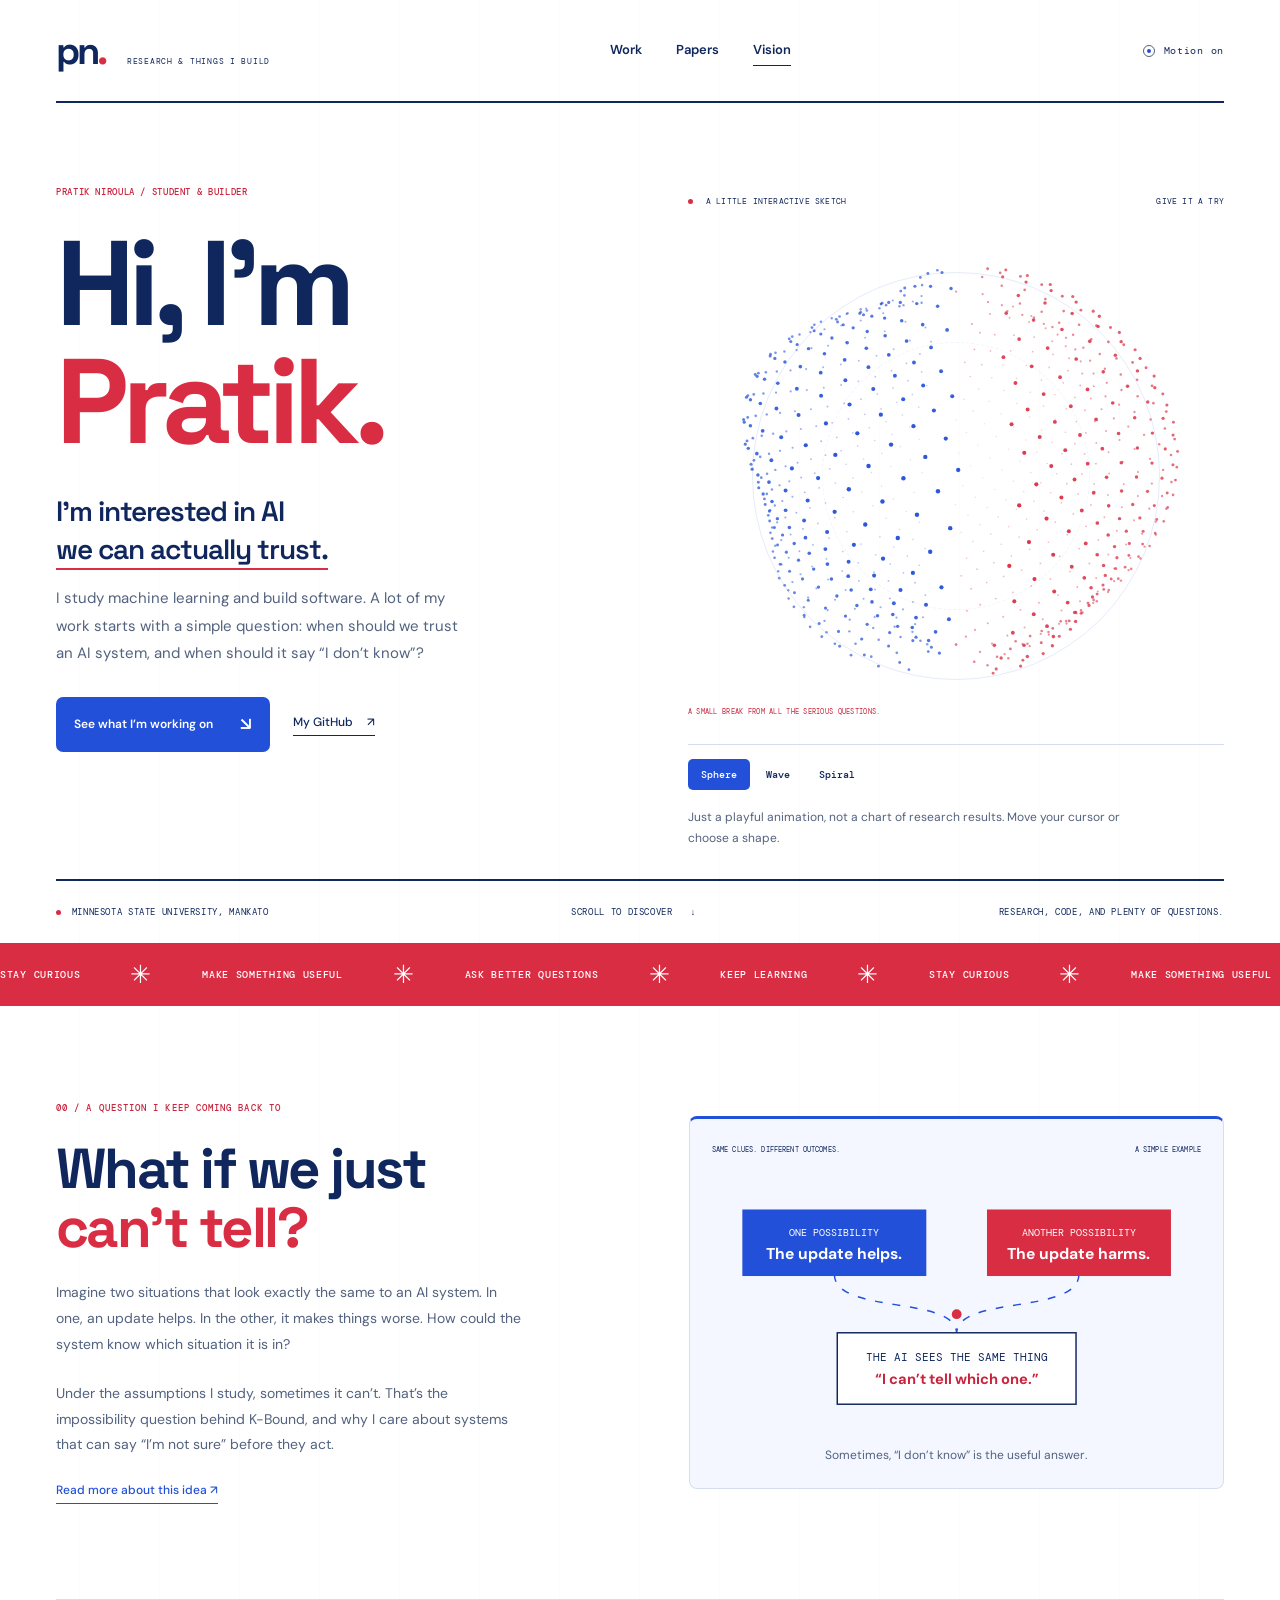
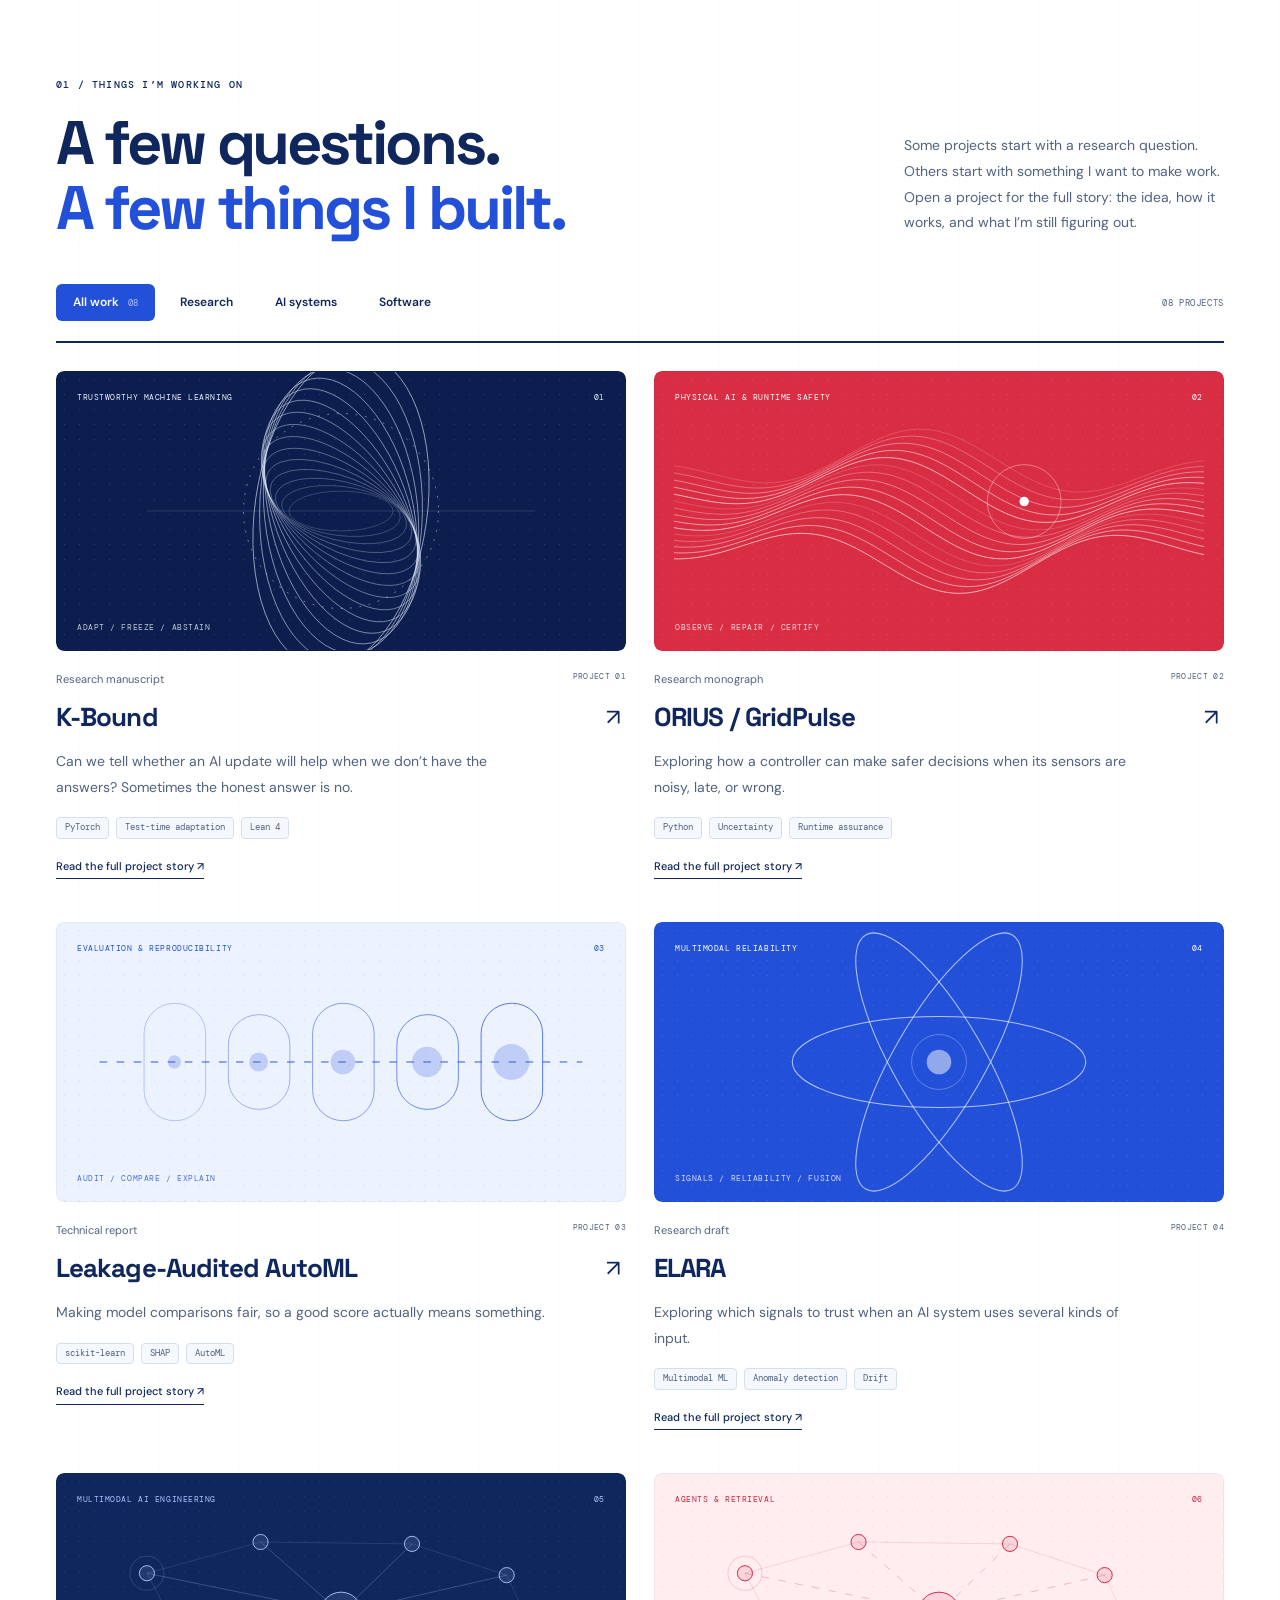
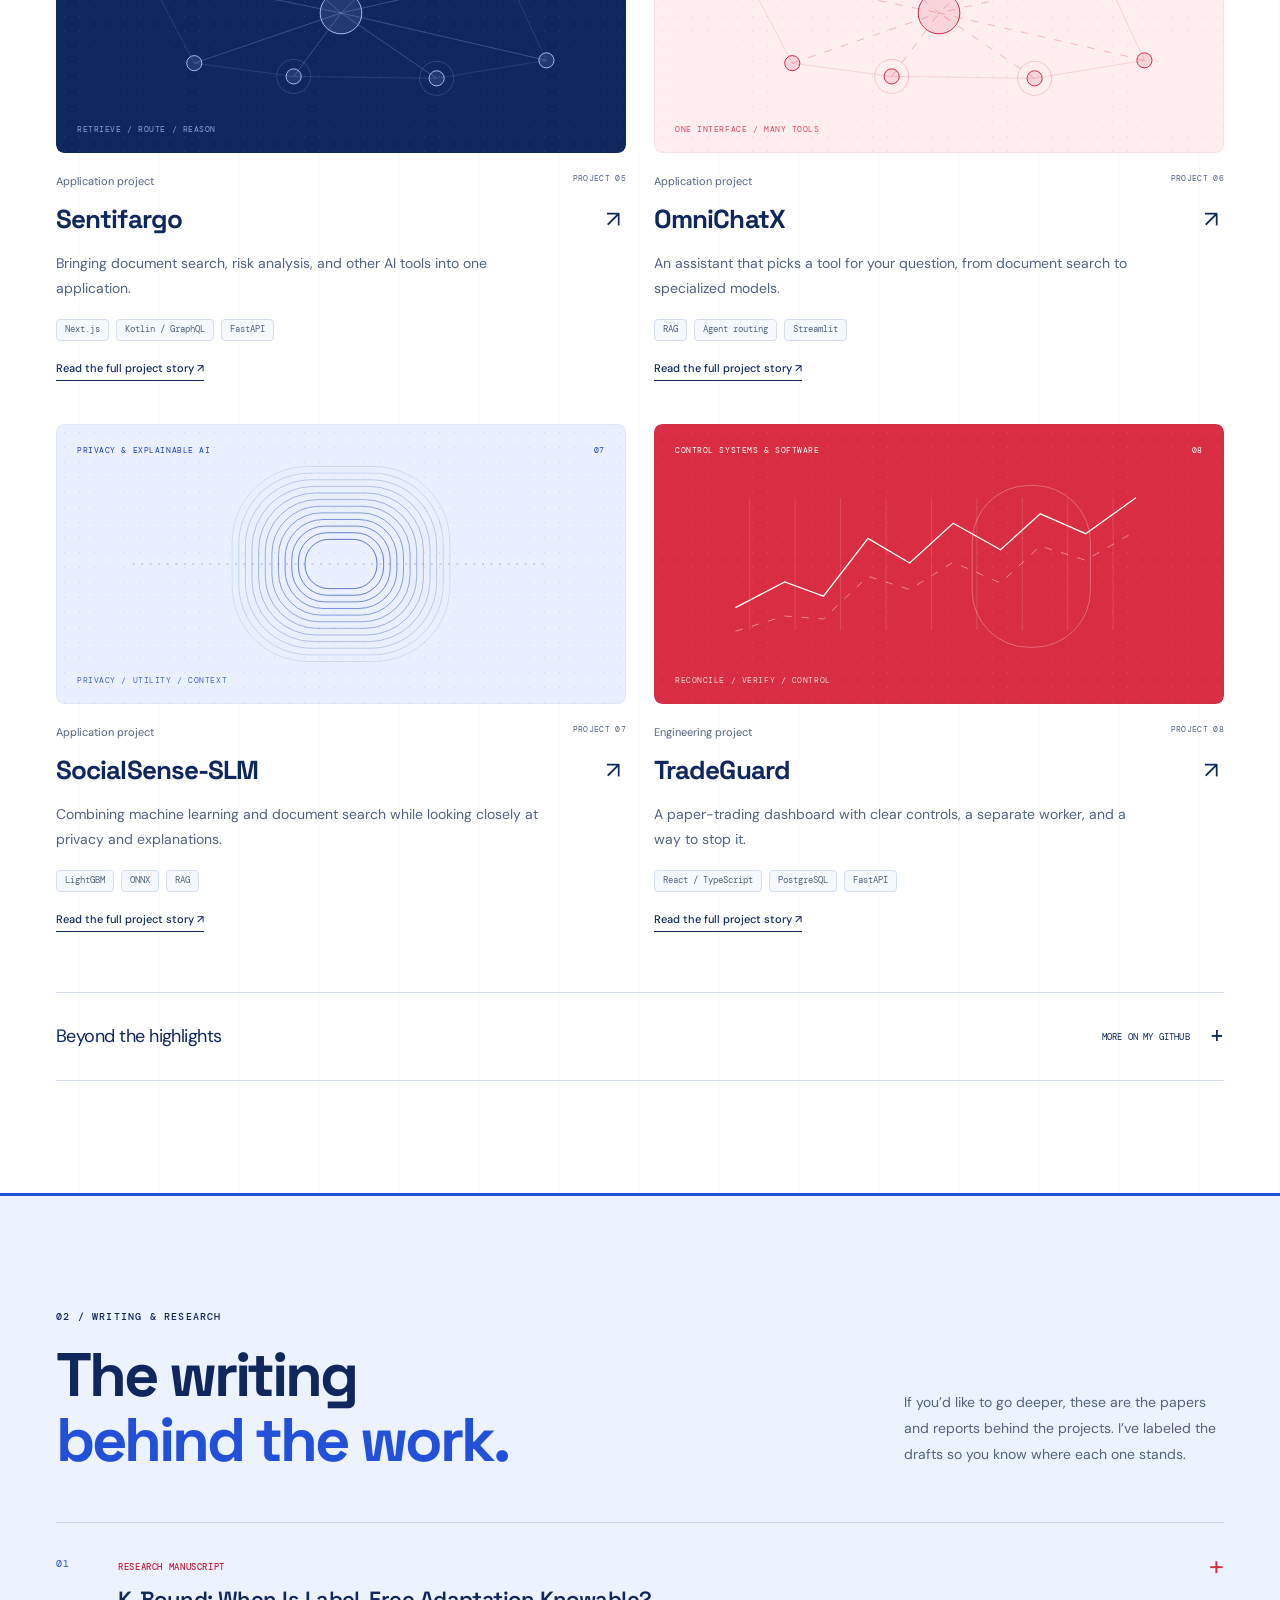
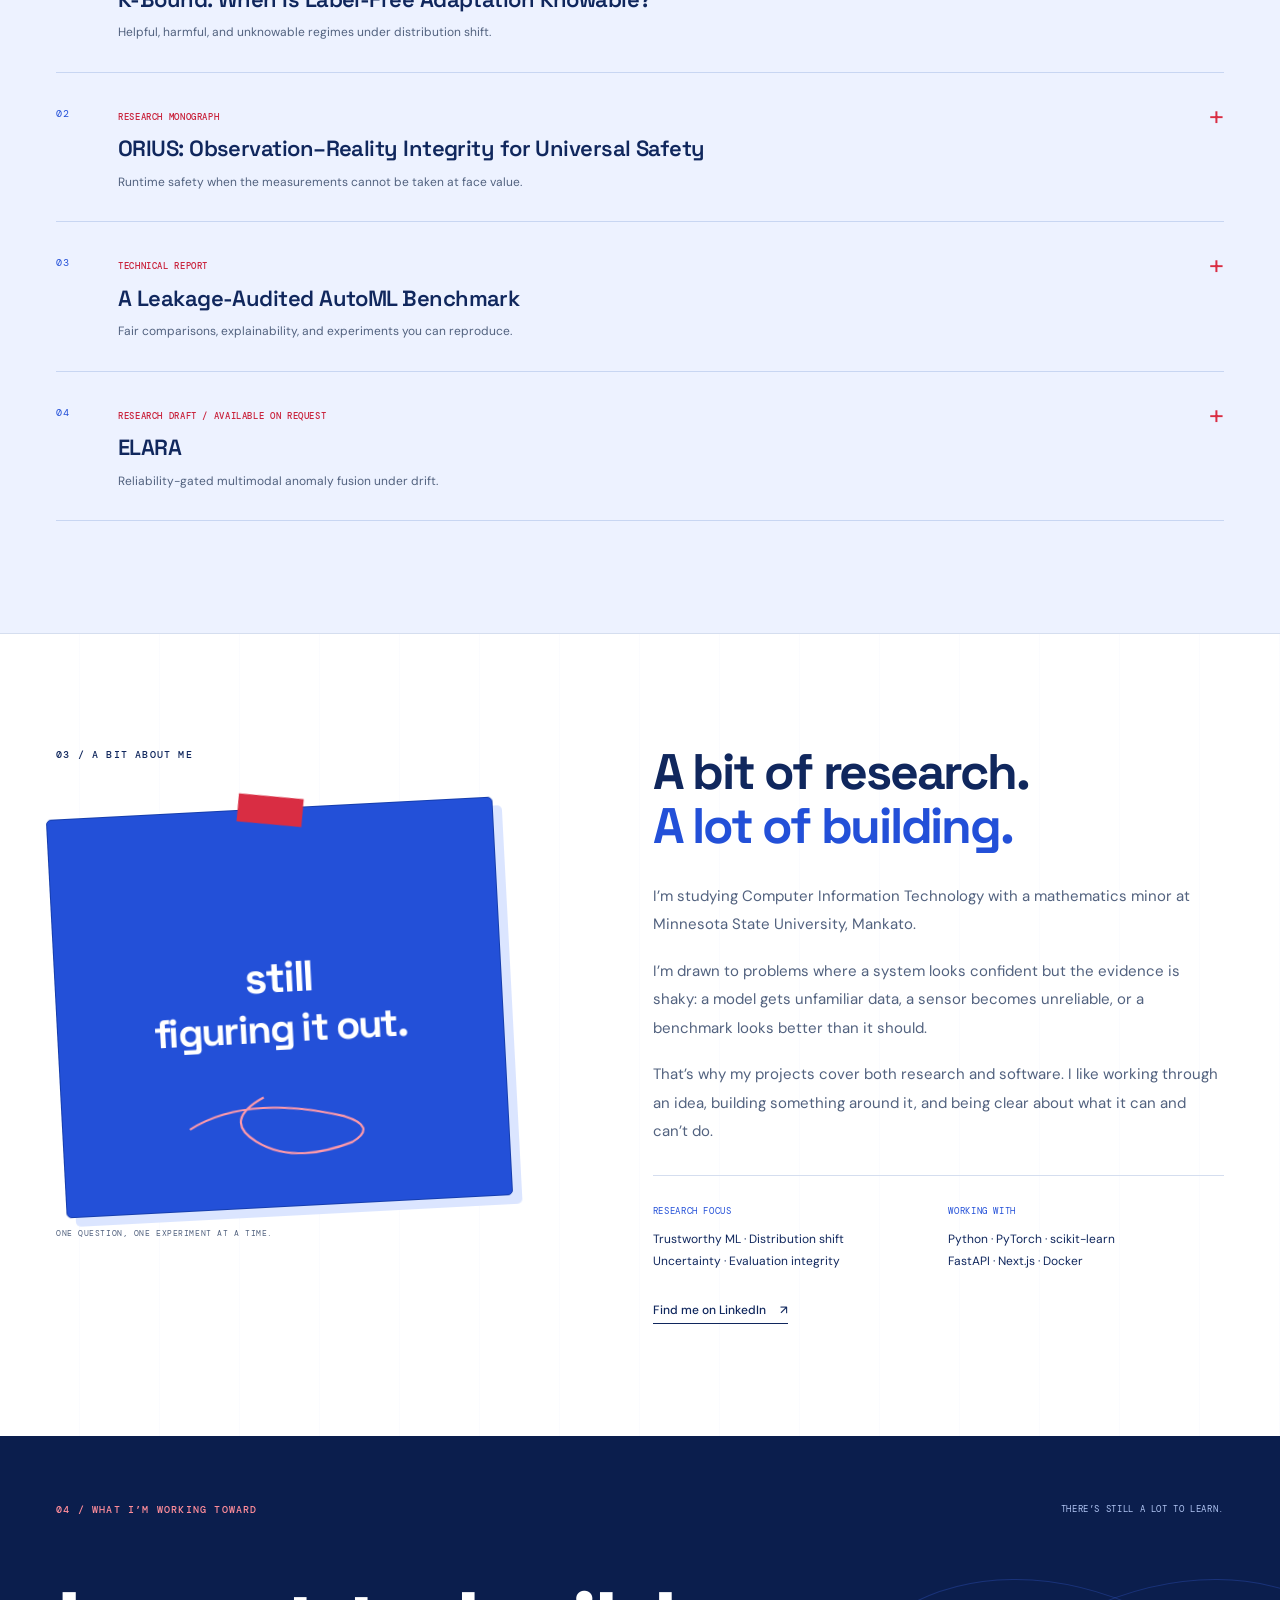
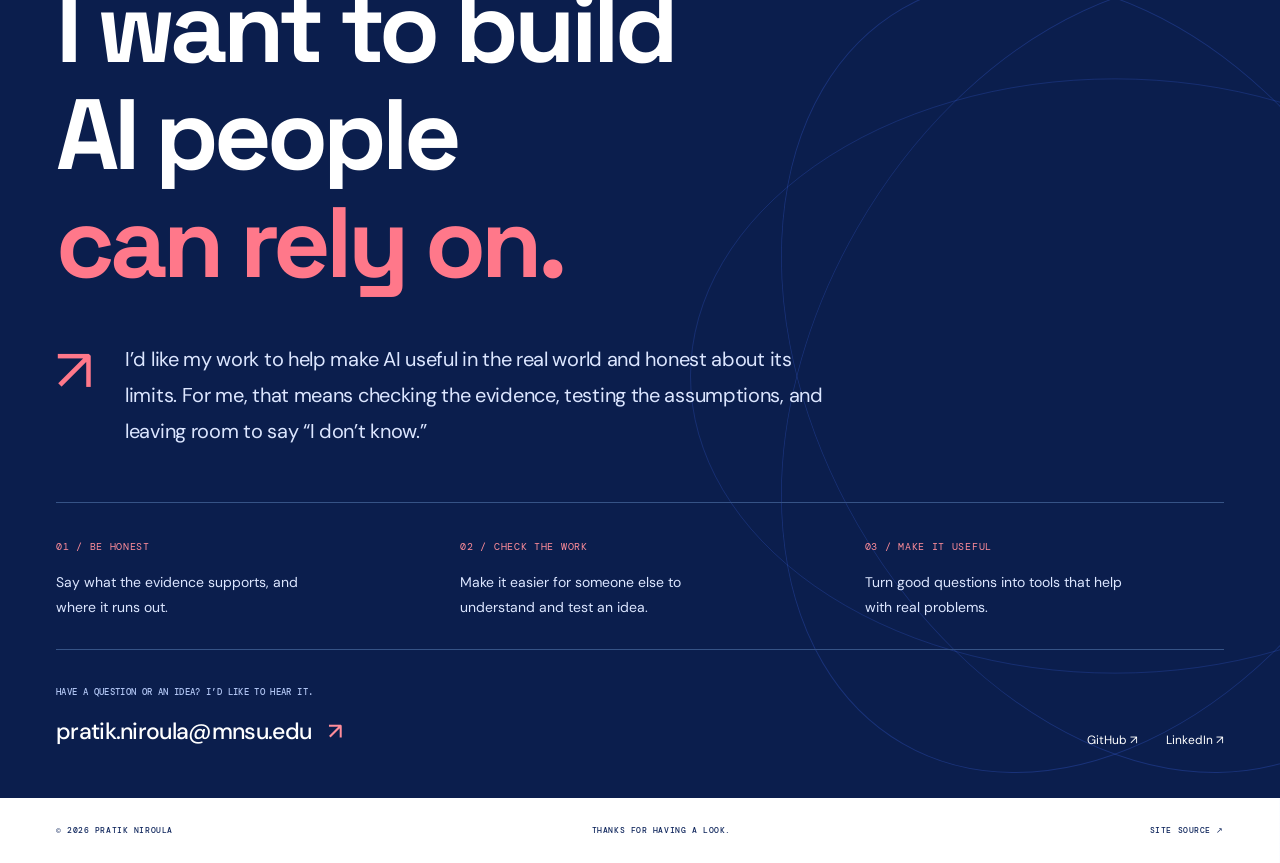
==== commit 3edce784: "Add full-length project stories with source-backed detail pages" ====
--- a/index.html
+++ b/index.html
@@ -16,6 +16,7 @@
   <link rel="preconnect" href="https://fonts.gstatic.com" crossorigin />
   <link href="https://fonts.googleapis.com/css2?family=DM+Mono:wght@400;500&family=DM+Sans:wght@400;500;600;700&family=Space+Grotesk:wght@400;500;600;700&display=swap" rel="stylesheet" />
   <link rel="stylesheet" href="./portfolio.css" />
+  <link rel="stylesheet" href="./case-study.css" />
   <script src="./projects.js" defer></script>
   <script src="./portfolio.js" defer></script>
 </head>
@@ -54,10 +55,10 @@
       <div class="premise-diagram reveal"><div class="diagram-label mono"><span>SAME CLUES. DIFFERENT OUTCOMES.</span><span>A SIMPLE EXAMPLE</span></div><svg viewBox="0 0 500 260" role="img" aria-label="A conceptual illustration: two possible worlds share the same observation but have different adaptation outcomes."><path class="flow-line" d="M125 90C125 132 250 111 250 151M375 90C375 132 250 111 250 151" fill="none" stroke="#2350d8" stroke-width="1.5"/><rect x="31" y="24" width="188" height="68" fill="#2350d8"/><rect x="281" y="24" width="188" height="68" fill="#d92d43"/><text x="125" y="51" text-anchor="middle" fill="white" font-size="10" font-family="DM Mono,monospace">ONE POSSIBILITY</text><text x="125" y="75" text-anchor="middle" fill="white" font-size="16" font-family="DM Sans,sans-serif" font-weight="700">The update helps.</text><text x="375" y="51" text-anchor="middle" fill="white" font-size="10" font-family="DM Mono,monospace">ANOTHER POSSIBILITY</text><text x="375" y="75" text-anchor="middle" fill="white" font-size="16" font-family="DM Sans,sans-serif" font-weight="700">The update harms.</text><rect x="128" y="150" width="244" height="73" fill="white" stroke="#10275d" stroke-width="1.5"/><text x="250" y="179" text-anchor="middle" fill="#10275d" font-size="11" font-family="DM Mono,monospace">THE AI SEES THE SAME THING</text><text x="250" y="202" text-anchor="middle" fill="#c9243d" font-size="15" font-family="DM Sans,sans-serif" font-weight="700">“I can’t tell which one.”</text><circle cx="250" cy="131" r="5" fill="#d92d43"/></svg><p class="diagram-caption">Sometimes, “I don’t know” is the useful answer.</p></div>
     </section>
     <section class="work-section wrap section-space" id="work" aria-labelledby="work-title">
-      <div class="section-heading reveal"><div><p class="eyebrow">01 / THINGS I’M WORKING ON</p><h2 id="work-title">A few questions.<br><em>A few things I built.</em></h2></div><p class="section-intro">Some projects start with a research question. Others start with something I want to make work. Here’s what each one is about.</p></div>
+      <div class="section-heading reveal"><div><p class="eyebrow">01 / THINGS I’M WORKING ON</p><h2 id="work-title">A few questions.<br><em>A few things I built.</em></h2></div><p class="section-intro">Some projects start with a research question. Others start with something I want to make work. Open a project for the full story: the idea, how it works, and what I’m still figuring out.</p></div>
       <div class="work-toolbar reveal"><div class="filter-list" role="group" aria-label="Filter projects"><button type="button" class="is-active" data-filter="all" aria-pressed="true">All work <span>08</span></button><button type="button" data-filter="research" aria-pressed="false">Research</button><button type="button" data-filter="ai" aria-pressed="false">AI systems</button><button type="button" data-filter="software" aria-pressed="false">Software</button></div><p class="mono result-count" id="project-count" aria-live="polite">08 PROJECTS</p></div>
       <div class="project-grid" id="project-grid"></div>
-      <noscript><p>Explore my work directly: <a href="https://github.com/Pratikn03/K-Bound">K-Bound</a>, <a href="https://github.com/Pratikn03/Capstone_Projects">ORIUS</a>, <a href="https://github.com/Pratikn03/Auto_ML">AutoML</a>, <a href="https://github.com/Pratikn03/Cis380">Sentifargo</a>, <a href="https://github.com/Pratikn03/Recommnder_System">OmniChatX</a>, <a href="https://github.com/Pratikn03/GropAI">SocialSense</a>, and <a href="https://github.com/Pratikn03/Trading">TradeGuard</a>. ELARA is a research draft available by email.</p></noscript>
+      <noscript><p>Read the full project stories: <a href="./projects/kbound/">K-Bound</a>, <a href="./projects/orius/">ORIUS</a>, <a href="./projects/automl/">AutoML</a>, <a href="./projects/elara/">ELARA</a>, <a href="./projects/sentifargo/">Sentifargo</a>, <a href="./projects/omnichatx/">OmniChatX</a>, <a href="./projects/socialsense/">SocialSense</a>, and <a href="./projects/tradeguard/">TradeGuard</a>. Each page includes the project description, approach, current scope, and sources.</p></noscript>
       <details class="repository-index reveal" id="repository-index"><summary><span>Beyond the highlights</span><span class="mono">MORE ON MY GITHUB <span aria-hidden="true">+</span></span></summary><p class="archive-intro">You’ll also find coursework, earlier experiments, and projects I’m still figuring out. These links take you to the code.</p><div id="repository-list" class="repository-list"></div><p id="repository-status" class="mono archive-status" aria-live="polite">Public repository collection</p><a class="text-link" href="https://github.com/Pratikn03?tab=repositories" target="_blank" rel="noopener noreferrer">Browse all repositories on GitHub <span aria-hidden="true">↗</span></a></details>
     </section>
     <section class="papers-section" id="papers" aria-labelledby="papers-title"><div class="wrap section-space">
@@ -66,7 +67,7 @@
         <details class="paper reveal"><summary><span class="paper-number mono">01</span><div><span class="paper-kind mono">RESEARCH MANUSCRIPT</span><h3>K-Bound: When Is Label-Free Adaptation Knowable?</h3><p>Helpful, harmful, and unknowable regimes under distribution shift.</p></div><span class="paper-plus" aria-hidden="true">+</span></summary><div class="paper-body"><p>When a model sees unfamiliar data without correct labels, how can it know whether an update will help? K-Bound studies when the available evidence supports adapting, freezing, or abstaining. A separate practical method, KGA, uses calibrated benefit intervals learned from earlier labeled cases.</p><p>The work separates a theoretical decision frontier from empirical advice. Guarantees depend on explicit assumptions and coverage; the project does not claim that adaptation always helps.</p><div class="paper-links"><a class="button button-dark" href="https://github.com/Pratikn03/K-Bound/blob/main/docs/research/kbound/release/current/kbound_short_main.pdf" target="_blank" rel="noopener noreferrer">Read main paper ↗</a><a class="text-link" href="https://github.com/Pratikn03/K-Bound/blob/main/docs/research/kbound/release/current/kbound_full_report.pdf" target="_blank" rel="noopener noreferrer">Full report ↗</a><a class="text-link" href="https://github.com/Pratikn03/K-Bound" target="_blank" rel="noopener noreferrer">Code ↗</a></div></div></details>
         <details class="paper reveal"><summary><span class="paper-number mono">02</span><div><span class="paper-kind mono">RESEARCH MONOGRAPH</span><h3>ORIUS: Observation–Reality Integrity for Universal Safety</h3><p>Runtime safety when the measurements cannot be taken at face value.</p></div><span class="paper-plus" aria-hidden="true">+</span></summary><div class="paper-body"><p>A controller can look safe according to its sensors while the physical system is already outside its constraints. ORIUS connects observation quality, uncertainty, action repair, fallback behavior, and auditable certificates at the moment an action is released.</p><p>Battery dispatch is the primary reference implementation. Autonomous-vehicle replay and retrospective healthcare monitoring provide additional, bounded application studies. The depth of evidence differs across domains.</p><div class="paper-links"><a class="button button-dark" href="https://github.com/Pratikn03/Capstone_Projects/blob/main/paper/paper.pdf" target="_blank" rel="noopener noreferrer">Read monograph ↗</a><a class="text-link" href="https://github.com/Pratikn03/Capstone_Projects" target="_blank" rel="noopener noreferrer">Code & documentation ↗</a></div></div></details>
         <details class="paper reveal"><summary><span class="paper-number mono">03</span><div><span class="paper-kind mono">TECHNICAL REPORT</span><h3>A Leakage-Audited AutoML Benchmark</h3><p>Fair comparisons, explainability, and experiments you can reproduce.</p></div><span class="paper-plus" aria-hidden="true">+</span></summary><div class="paper-body"><p>High benchmark scores are only useful when the comparison is trustworthy. This project audits leakage, fits preprocessing inside training folds, and compares AutoML frameworks with boosting baselines under shared splits, seeds, and time budgets.</p><p>The pipeline brings together feature ablations, statistical reporting, SHAP explanations, a Streamlit leaderboard, and a FastAPI deployment surface.</p><div class="paper-links"><a class="button button-dark" href="https://github.com/Pratikn03/Auto_ML/blob/main/docs/AutoML.pdf" target="_blank" rel="noopener noreferrer">Read report ↗</a><a class="text-link" href="https://github.com/Pratikn03/Auto_ML" target="_blank" rel="noopener noreferrer">Code & reproducibility ↗</a></div></div></details>
-        <details class="paper reveal"><summary><span class="paper-number mono">04</span><div><span class="paper-kind mono">RESEARCH DRAFT / AVAILABLE ON REQUEST</span><h3>ELARA</h3><p>Reliability-gated multimodal anomaly fusion under drift.</p></div><span class="paper-plus" aria-hidden="true">+</span></summary><div class="paper-body"><p>Different modalities can become unreliable in different ways. ELARA explores how reliability signals can guide multimodal anomaly fusion when the data distribution changes, rather than treating every input as equally trustworthy.</p><p>This is a research draft. Contact me for the manuscript and to discuss the current scope.</p><div class="paper-links"><a class="button button-dark" href="mailto:pratik.niroula@mnsu.edu?subject=ELARA%20manuscript%20request">Request manuscript ↗</a><button type="button" class="text-link" data-project="elara">Project overview ↗</button></div></div></details>
+        <details class="paper reveal"><summary><span class="paper-number mono">04</span><div><span class="paper-kind mono">RESEARCH DRAFT / AVAILABLE ON REQUEST</span><h3>ELARA</h3><p>Reliability-gated multimodal anomaly fusion under drift.</p></div><span class="paper-plus" aria-hidden="true">+</span></summary><div class="paper-body"><p>Different modalities can become unreliable in different ways. ELARA explores how reliability signals can guide multimodal anomaly fusion when the data distribution changes, rather than treating every input as equally trustworthy.</p><p>This is a research draft. Contact me for the manuscript and to discuss the current scope.</p><div class="paper-links"><a class="button button-dark" href="mailto:pratik.niroula@mnsu.edu?subject=ELARA%20manuscript%20request">Request manuscript ↗</a><a class="text-link" href="./projects/elara/">Read the full project story ↗</a></div></div></details>
       </div>
     </div></section>
     <section class="about-section wrap section-space" id="about" aria-labelledby="about-title"><div class="about-note reveal"><p class="eyebrow">03 / A BIT ABOUT ME</p><div class="note-art" aria-hidden="true"><span>still</span><em>figuring it out.</em><svg viewBox="0 0 200 80"><path d="M12 42 Q65 12 154 37 Q184 48 160 61 Q105 79 72 56 Q42 35 81 16" fill="none" stroke="currentColor" stroke-width="2" /></svg></div><p class="mono">ONE QUESTION, ONE EXPERIMENT AT A TIME.</p></div><div class="about-copy reveal"><h2 id="about-title">A bit of research.<br><em>A lot of building.</em></h2><p>I’m studying Computer Information Technology with a mathematics minor at Minnesota State University, Mankato.</p><p>I’m drawn to problems where a system looks confident but the evidence is shaky: a model gets unfamiliar data, a sensor becomes unreliable, or a benchmark looks better than it should.</p><p>That’s why my projects cover both research and software. I like working through an idea, building something around it, and being clear about what it can and can’t do.</p><div class="about-facts"><div><span class="mono">RESEARCH FOCUS</span><p>Trustworthy ML · Distribution shift<br>Uncertainty · Evaluation integrity</p></div><div><span class="mono">WORKING WITH</span><p>Python · PyTorch · scikit-learn<br>FastAPI · Next.js · Docker</p></div></div><a class="text-link" href="https://linkedin.com/in/pratik-niroula" target="_blank" rel="noopener noreferrer">Find me on LinkedIn <span aria-hidden="true">↗</span></a></div></section>
@@ -79,6 +80,5 @@
     </div></section>
   </main>
   <footer class="site-footer wrap mono"><span>© <span id="year">2026</span> PRATIK NIROULA</span><span>THANKS FOR HAVING A LOOK.</span><a href="https://github.com/Pratikn03/Website" target="_blank" rel="noopener noreferrer">SITE SOURCE ↗</a></footer>
-  <dialog id="project-dialog" aria-labelledby="detail-title"><div class="dialog-top"><span class="mono">A CLOSER LOOK AT THE PROJECT</span><form method="dialog"><button type="submit" class="dialog-close" aria-label="Close project details">✕</button></form></div><div id="dialog-content"></div></dialog>
 </body>
 </html>
--- a/case-study.css
+++ b/case-study.css
@@ -0,0 +1,103 @@
+/* Long-form project stories. Shared palette and type live in portfolio.css. */
+.project-art-button{display:block}.project-title-row h3>a{color:inherit;text-decoration:none}.project-title-row h3>a:hover{color:var(--blue)}
+.case-study{--story-accent:var(--blue)}
+.case-study .site-header{min-height:104px}
+.case-study .primary-nav a[aria-current="page"]{border-bottom:1px solid var(--ink)}
+.case-study .wordmark-caption{max-width:170px;line-height:1.6}
+.story-breadcrumb{display:flex;align-items:center;justify-content:space-between;gap:20px;padding-top:32px;font-size:10px;color:var(--muted)}
+.story-breadcrumb a{display:inline-flex;gap:12px;align-items:center;color:var(--ink);text-decoration:none;font:500 13px var(--sans)}
+.story-breadcrumb a:hover{color:var(--accent)}
+.story-hero{display:grid;grid-template-columns:minmax(0,1.35fr) minmax(0,1fr);gap:70px;align-items:center;padding:68px 0 55px}
+.story-hero-copy{min-width:0;animation:story-arrive .65s both}
+.story-hero .eyebrow{font-size:10px;color:var(--accent);letter-spacing:.09em;margin:0 0 24px}
+.story-hero h1{font-size:clamp(52px,7.5vw,104px);font-weight:700;line-height:1.04;letter-spacing:-.065em;margin:0;overflow-wrap:anywhere}
+.story-hero h1:after{content:"";display:block;width:62px;height:6px;background:var(--orange);margin:24px 0 28px}
+.story-subtitle{font:500 clamp(23px,2.3vw,32px)/1.35 var(--serif);letter-spacing:-.035em;max-width:620px}
+.story-deck{font-size:16px;line-height:1.85;color:var(--muted);margin-top:22px;max-width:570px}
+.story-actions{display:flex;align-items:center;flex-wrap:wrap;gap:22px;margin-top:29px}
+.story-actions .text-link{font-size:13px}
+.story-map{position:relative;isolation:isolate;overflow:hidden;border-radius:10px;padding:30px;background:var(--navy);color:white;animation:story-arrive .8s .12s both}
+.story-map:before{content:"";position:absolute;z-index:-1;width:320px;height:320px;top:-140px;right:-160px;border:1px solid #628aff5c;border-radius:50%;box-shadow:0 0 0 42px #628aff12,0 0 0 85px #628aff0a}
+.story-map>.mono{font-size:9px;letter-spacing:.08em;color:#b5c8ff;display:flex;justify-content:space-between;gap:15px}
+.story-map-title{font:600 26px/1.2 var(--serif);letter-spacing:-.035em;margin-top:25px;max-width:310px}
+.story-map ol{list-style:none;padding:0;margin:25px 0 0;position:relative}
+.story-map ol:before{content:"";position:absolute;left:17px;top:17px;bottom:26px;border-left:1px dashed #6387d2}
+.story-map li{display:grid;grid-template-columns:36px minmax(0,1fr);gap:17px;position:relative;padding-bottom:25px}
+.story-map li:last-child{padding-bottom:0}
+.story-step-number{display:grid;place-items:center;width:36px;height:36px;border:1px solid #5a79b4;background:var(--navy);border-radius:50%;font:10px var(--mono);color:#bbd0ff}
+.story-map li:last-child .story-step-number{background:var(--orange);border-color:var(--orange);color:white}
+.story-map strong{display:block;font-size:14px;font-weight:600;padding-top:5px}
+.story-map li p{font-size:12px;line-height:1.7;color:#c0d0ee;margin-top:5px}
+.story-map figcaption{font-size:10px;line-height:1.7;color:#b5c8e9;border-top:1px solid #385381;margin-top:25px;padding-top:16px}
+.story-facts{display:grid;grid-template-columns:1.05fr 1fr 1.5fr;border-block:1px solid var(--line);padding-block:23px;gap:30px;margin:0}
+.story-facts dt{font:9px var(--mono);letter-spacing:.08em;color:var(--muted);text-transform:uppercase;margin-bottom:10px}
+.story-facts dd{font-size:13px;line-height:1.7;margin:0}
+.story-facts .project-tags{margin:0;gap:6px}
+.story-facts .project-tags span{font-size:9px;padding:5px 8px}
+.story-layout{display:grid;grid-template-columns:210px minmax(0,1fr);gap:85px;padding-top:78px;padding-bottom:86px;align-items:start}
+.story-aside{position:sticky;top:35px}
+.story-aside>.mono{font-size:9px;letter-spacing:.07em;color:var(--muted)}
+.story-toc{display:flex;flex-direction:column;gap:3px;margin-top:19px;border-left:1px solid var(--line)}
+.story-toc a{display:flex;align-items:baseline;gap:13px;padding:10px 0 10px 14px;color:var(--muted);border-left:2px solid transparent;margin-left:-1px;text-decoration:none;font-size:12px;line-height:1.5}
+.story-toc a span{font:9px var(--mono);color:inherit;opacity:.7}
+.story-toc a:hover,.story-toc a[aria-current="location"]{color:var(--blue);border-color:var(--blue)}
+.story-aside-note{margin-top:30px;font-size:11px;line-height:1.85;color:var(--muted);max-width:180px}
+.story-aside-note a{color:var(--blue);text-decoration:underline;text-underline-offset:4px}
+.story-body{min-width:0;max-width:860px}
+.story-section{scroll-margin-top:30px;margin-top:66px;padding-top:38px;border-top:1px solid var(--line)}
+.story-section:first-child{margin-top:0;padding-top:0;border:0}
+.story-section>.eyebrow{font-size:9px;color:var(--accent);letter-spacing:.09em;margin-bottom:18px}
+.story-section h2{font-size:clamp(30px,3.2vw,43px);line-height:1.15;letter-spacing:-.045em;max-width:720px;margin-bottom:24px;text-wrap:balance}
+.story-prose p{font-size:16px;line-height:1.95;color:var(--muted);margin-bottom:19px;max-width:750px}
+.story-prose p:last-child{margin-bottom:0}
+.story-prose strong{color:var(--ink);font-weight:600}
+.story-callout{background:#edf2ff;border-left:3px solid var(--blue);border-radius:0 8px 8px 0;padding:24px 27px;margin-top:30px}
+.story-callout .mono{font-size:9px;color:var(--blue);letter-spacing:.05em;display:block;margin-bottom:11px}
+.story-callout p{font:500 20px/1.6 var(--serif);letter-spacing:-.02em;max-width:660px}
+.story-flow{margin-top:32px;counter-reset:flow;list-style:none;padding:0}
+.story-flow li{counter-increment:flow;display:grid;grid-template-columns:42px minmax(0,1fr);column-gap:18px;border-top:1px solid var(--line);padding:22px 0}
+.story-flow li:before{content:counter(flow,decimal-leading-zero);font:10px var(--mono);color:var(--blue);padding-top:7px}
+.story-flow h3{font-size:18px;letter-spacing:-.025em;line-height:1.4}
+.story-flow p{font-size:14px;line-height:1.85;color:var(--muted);margin-top:8px}
+.story-components{display:grid;grid-template-columns:repeat(2,minmax(0,1fr));gap:15px;margin-top:28px}
+.story-component{background:#f5f7fc;border:1px solid var(--line);border-radius:8px;padding:23px;min-width:0}
+.story-component>.mono{font-size:9px;color:var(--accent);display:block;margin-bottom:17px}
+.story-component h3{font-size:18px;line-height:1.35;letter-spacing:-.025em}
+.story-component p{font-size:13px;line-height:1.85;color:var(--muted);margin-top:11px}
+.story-component code{display:block;font:10px/1.8 var(--mono);color:var(--blue);padding-top:16px;overflow-wrap:anywhere}
+.story-status{border:1px solid #efc9cf;border-top:3px solid var(--orange);border-radius:0 0 8px 8px;margin-top:27px;padding:25px 27px;background:#fff7f8}
+.story-status>.mono{display:block;font-size:9px;letter-spacing:.06em;color:var(--accent);margin-bottom:12px}
+.story-status h3{font-size:20px;line-height:1.5;letter-spacing:-.025em}
+.story-status ul{padding-left:19px;margin-top:16px}
+.story-status li{font-size:14px;line-height:1.85;color:var(--muted);padding-left:4px;margin-top:10px}
+.story-takeaway{position:relative;border-radius:8px;background:var(--blue);color:white;padding:32px;margin-top:28px}
+.story-takeaway:before{content:"";display:block;width:35px;height:3px;background:#ffb0bc;margin-bottom:20px}
+.story-takeaway p{font:500 clamp(23px,2.5vw,32px)/1.45 var(--serif);letter-spacing:-.035em}
+.story-resources{display:grid;gap:0;margin-top:26px;border-top:1px solid var(--line)}
+.story-resource{display:grid;grid-template-columns:minmax(0,1fr) 20px;gap:16px;text-decoration:none;padding:21px 0;border-bottom:1px solid var(--line);color:var(--ink)}
+.story-resource strong{font-size:16px;line-height:1.5;display:block}
+.story-resource p{font-size:12px;color:var(--muted);line-height:1.8;margin-top:6px}
+.story-resource>.resource-arrow{font-size:23px;color:var(--blue);align-self:center;transition:transform .2s}
+.story-resource:hover strong{color:var(--blue)}
+.story-resource:hover>.resource-arrow{transform:translate(2px,-2px)}
+.story-source-note{font-size:11px;line-height:1.85;color:var(--muted);margin-top:20px}
+.story-next{background:var(--navy);color:white;padding:52px 0 48px;position:relative;overflow:hidden}
+.story-next-top{display:flex;align-items:center;justify-content:space-between;gap:25px}
+.story-next .eyebrow{color:#ff9eab;font-size:9px}
+.story-next-top>a{font-size:12px;color:#c3d3f5;text-underline-offset:5px}
+.story-next-link{display:flex;align-items:center;justify-content:space-between;gap:25px;color:white;text-decoration:none;padding:30px 0;border-bottom:1px solid #37517d}
+.story-next-link h2{font-size:clamp(35px,5vw,69px);line-height:1.12;letter-spacing:-.045em;overflow-wrap:anywhere}
+.story-next-link p{font-size:14px;color:#c3d3f5;line-height:1.8;margin-top:17px;max-width:650px}
+.story-next-arrow{font-size:50px;color:#ff9eab;flex-shrink:0;transition:transform .2s}
+.story-next-link:hover .story-next-arrow{transform:translate(5px,-5px)}
+.story-contact{display:flex;align-items:center;justify-content:space-between;gap:25px;margin-top:28px}
+.story-contact p{font-size:13px;color:#c3d3f5;line-height:1.8}
+.story-contact a{color:white;font-size:14px;text-underline-offset:5px;overflow-wrap:anywhere}
+.case-study a:focus-visible,.case-study button:focus-visible{outline:3px solid var(--orange);outline-offset:5px}
+@keyframes story-arrive{from{opacity:0;transform:translateY(16px)}to{opacity:1;transform:translateY(0)}}
+html[data-motion="off"] .story-hero-copy,html[data-motion="off"] .story-map{animation:none!important}
+@media(max-width:1050px){.story-hero{gap:35px}.story-map{padding:25px}.story-layout{grid-template-columns:180px minmax(0,1fr);gap:40px}.story-facts{gap:20px}.story-hero h1{font-size:7.8vw}.story-deck{font-size:15px}.story-component{padding:20px}.case-study .wordmark-caption{display:none}}
+@media(max-width:740px){.case-study .site-header{min-height:85px}.case-study .primary-nav{gap:16px}.story-breadcrumb{font-size:8px;padding-top:23px;gap:14px}.story-breadcrumb a{font-size:12px}.story-hero{grid-template-columns:1fr;gap:34px;padding:43px 0 35px}.story-hero h1{font-size:clamp(51px,12vw,84px);letter-spacing:-.055em}.story-hero .eyebrow{font-size:9px;margin-bottom:17px}.story-subtitle{font-size:25px}.story-deck{font-size:14px;line-height:1.9}.story-map{padding:25px;max-width:560px;width:100%;animation-delay:0s}.story-map-title{max-width:none;font-size:25px}.story-map ol{margin-top:24px}.story-facts{grid-template-columns:1fr 1fr;gap:23px 18px;padding-block:23px}.story-facts>div:last-child{grid-column:1/-1}.story-facts dd{font-size:12px}.story-layout{grid-template-columns:1fr;gap:35px;padding-top:35px;padding-bottom:55px}.story-aside{position:static}.story-toc{display:grid;grid-template-columns:1fr 1fr;gap:3px 13px;margin-top:15px}.story-toc a{font-size:11px;padding:8px 0 8px 11px;gap:9px}.story-aside-note{display:none}.story-section{scroll-margin-top:22px;margin-top:45px;padding-top:30px}.story-section h2{font-size:32px;line-height:1.2;margin-bottom:21px}.story-prose p{font-size:14px;line-height:1.95;margin-bottom:17px}.story-callout{padding:21px}.story-callout p{font-size:19px}.story-flow li{grid-template-columns:27px minmax(0,1fr);gap:13px;padding-block:20px}.story-flow h3{font-size:17px}.story-flow p{font-size:13px}.story-components{gap:12px}.story-component{padding:20px}.story-component h3{font-size:17px}.story-component p{font-size:12px}.story-status{padding:22px}.story-status li{font-size:13px}.story-takeaway{padding:25px}.story-takeaway p{font-size:24px}.story-resource strong{font-size:15px}.story-next{padding:36px 0}.story-next-link{align-items:flex-start;gap:15px}.story-next-link h2{font-size:clamp(30px,7vw,48px)}.story-next-arrow{font-size:35px}.story-next-link p{font-size:13px}.story-contact{align-items:flex-start;flex-direction:column;gap:12px}.story-contact a{font-size:13px}}
+@media(max-width:480px){.story-components{grid-template-columns:1fr}.story-actions{gap:20px}.story-actions .button{font-size:11px}.story-map{padding:23px 20px}.story-map-title{font-size:23px}.story-section h2{font-size:29px}.story-next-top{gap:15px}.story-next-top>a{font-size:11px}.story-next .eyebrow{font-size:8px}}
+@media(max-width:360px){.case-study .primary-nav{gap:12px}.story-breadcrumb{font-size:7px}.story-hero h1{font-size:47px}.story-subtitle{font-size:23px}.story-actions .text-link{font-size:12px}.story-toc a{font-size:10px}.story-map>.mono{font-size:8px}.story-section h2{font-size:27px}.story-contact a{font-size:12px}}
+@media(prefers-reduced-motion:reduce){.story-hero-copy,.story-map{animation:none}}
